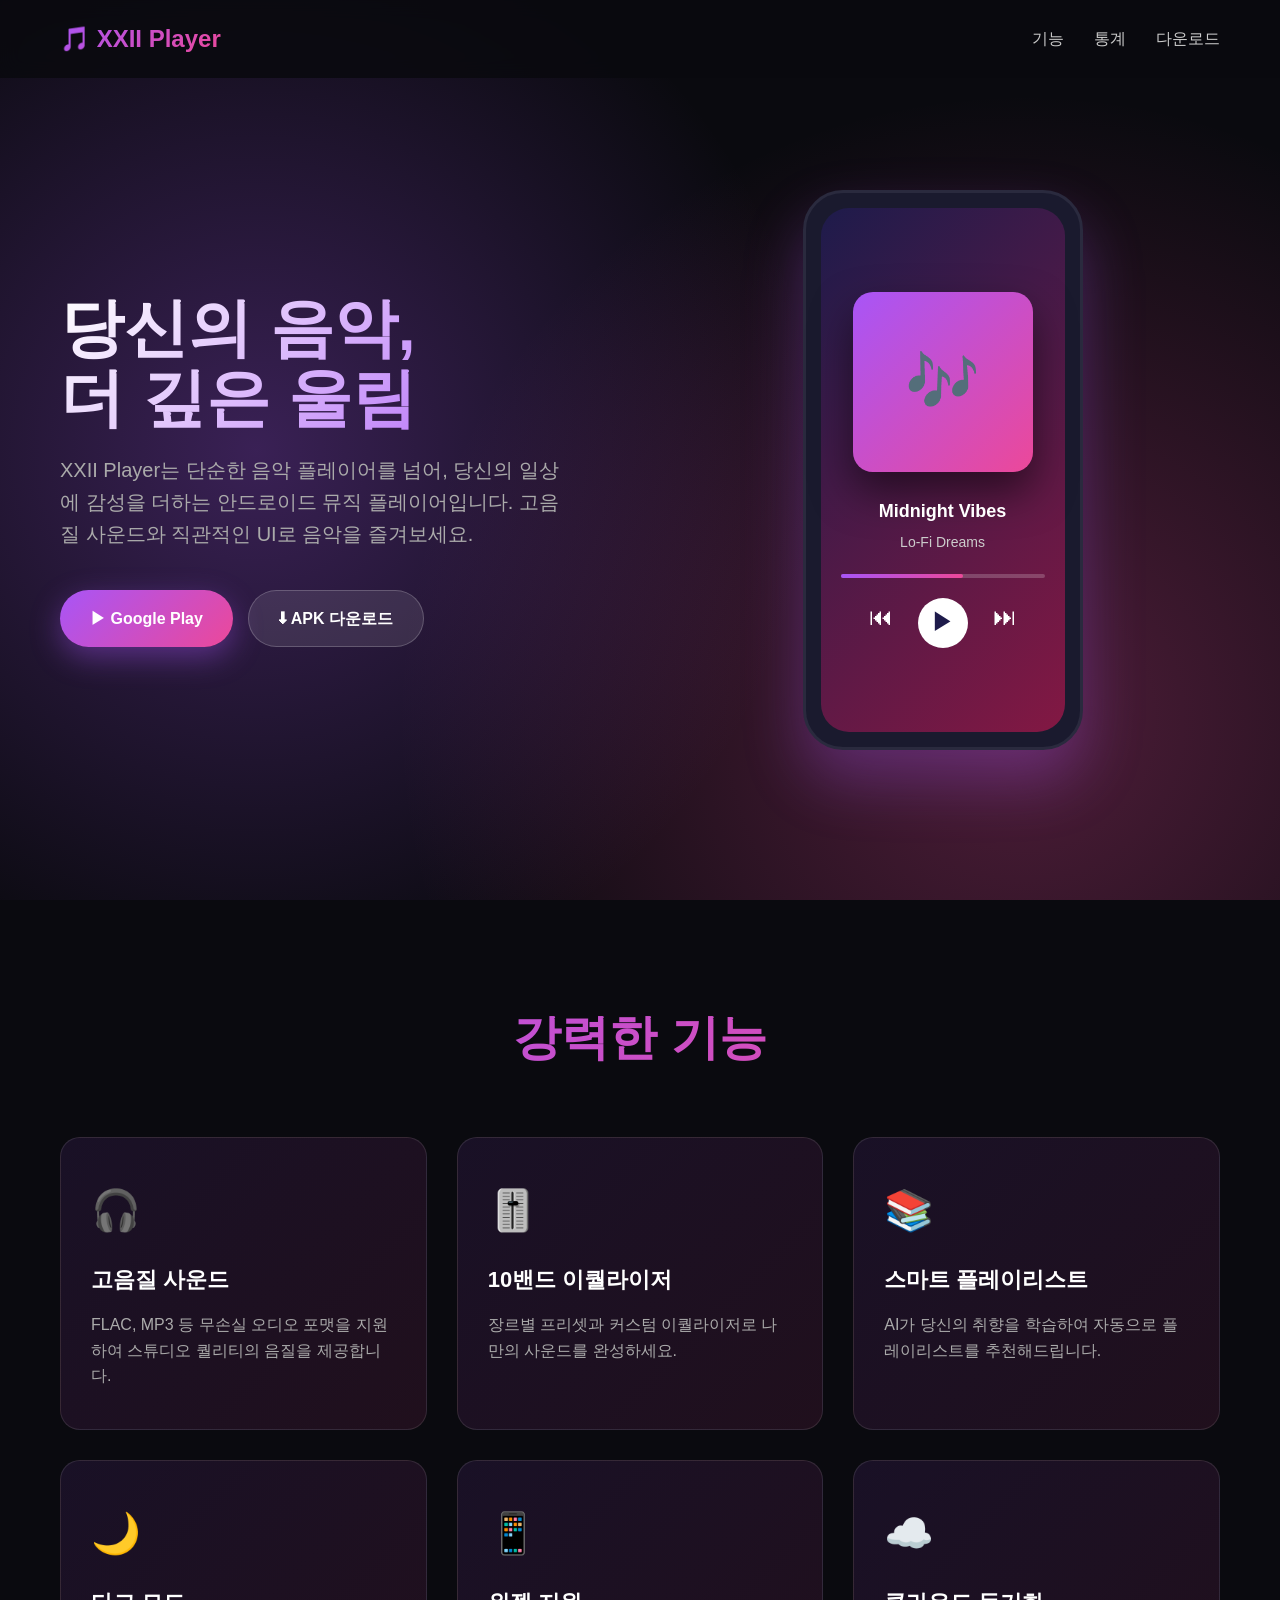
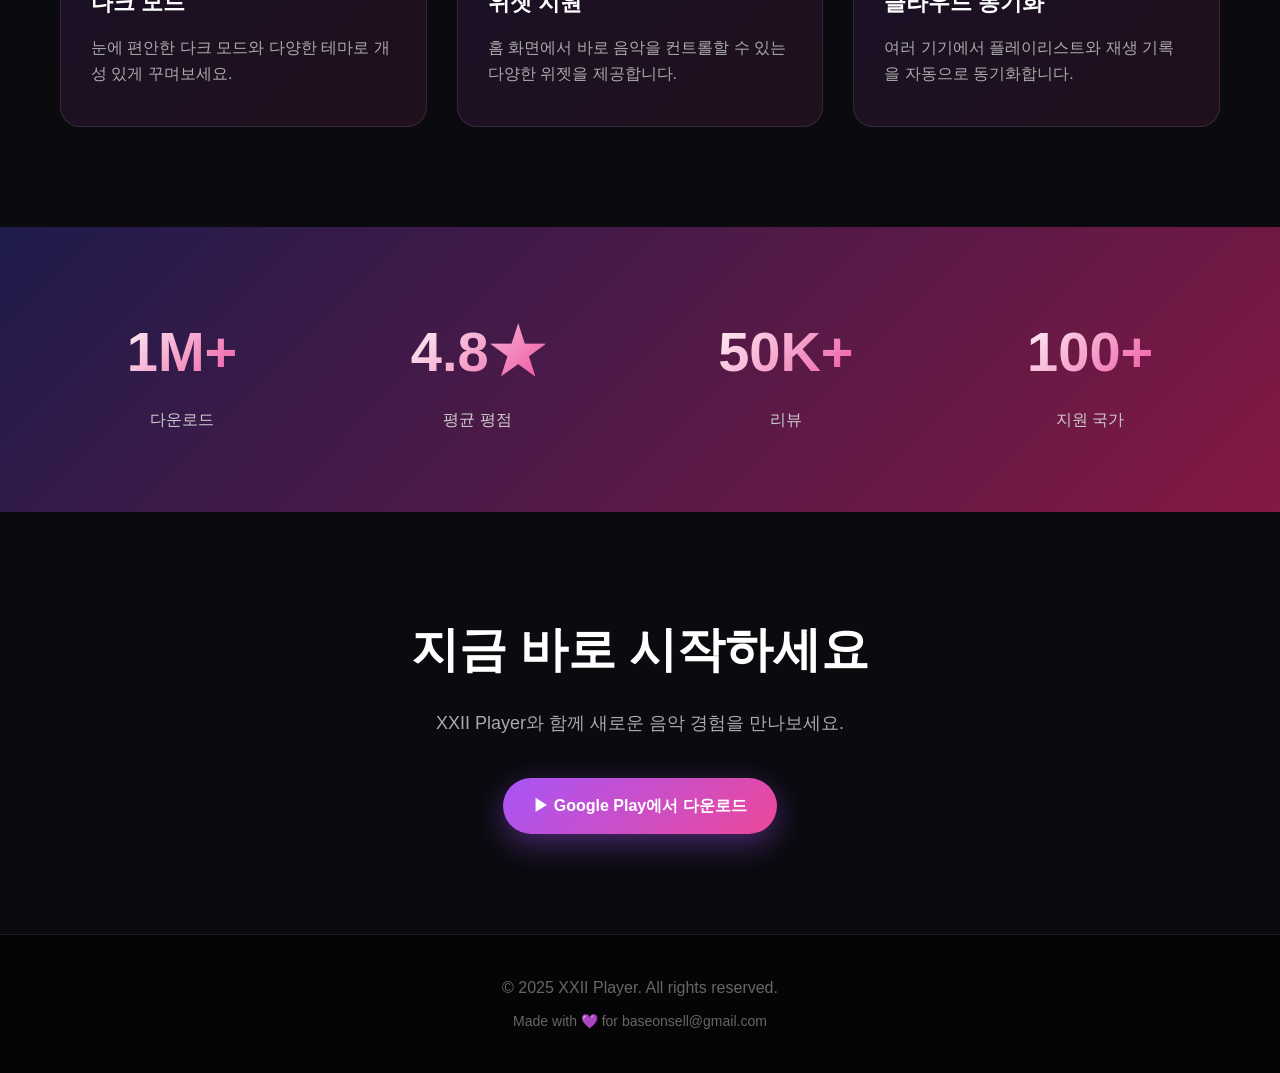
==== index.html @ aa952bc0 "260501" ====
<!DOCTYPE html>
<html lang="ko">
<head>
<meta charset="UTF-8">
<meta name="viewport" content="width=device-width, initial-scale=1.0">
<title>XXII Player - 어떤 디바이스에서도 무제한으로 나의 음악을 즐겨요요</title>
<style>
  * { margin: 0; padding: 0; box-sizing: border-box; }

  body { font-family: 'Segoe UI', 'Apple SD Gothic Neo', sans-serif; background: #0a0a0f; color: #fff; line-height: 1.6; overflow-x: hidden; }

  /* Navigation */
  nav { position: fixed; top: 0; width: 100%; padding: 20px 60px; display: flex; justify-content: space-between; align-items: center; background: rgba(10, 10, 15, 0.85); backdrop-filter: blur(10px); z-index: 1000; }

  .logo { font-size: 24px; font-weight: 800; background: linear-gradient(135deg, #a855f7, #ec4899); -webkit-background-clip: text; -webkit-text-fill-color: transparent; background-clip: text; }

  .nav-links { display: flex; gap: 30px; list-style: none; }

  .nav-links a { color: #ccc; text-decoration: none; transition: color 0.3s; }

  .nav-links a:hover { color: #ec4899; }

  /* Hero Section */
  .hero { min-height: 100vh; display: flex; align-items: center; justify-content: space-between; padding: 100px 60px 60px; background: radial-gradient(circle at 20% 50%, rgba(168, 85, 247, 0.3), transparent 50%), radial-gradient(circle at 80% 80%, rgba(236, 72, 153, 0.3), transparent 50%); gap: 50px; flex-wrap: wrap; }

  .hero-content { flex: 1; min-width: 300px; }

  .hero h1 { font-size: 64px; line-height: 1.1; margin-bottom: 20px; background: linear-gradient(135deg, #fff, #a855f7); -webkit-background-clip: text; -webkit-text-fill-color: transparent; background-clip: text; }

  .hero p { font-size: 20px; color: #aaa; margin-bottom: 40px; max-width: 500px; }

  .download-buttons { display: flex; gap: 15px; flex-wrap: wrap; }

  .btn { padding: 15px 30px; border-radius: 50px; text-decoration: none; font-weight: 600; transition: transform 0.3s, box-shadow 0.3s; display: inline-flex; align-items: center; gap: 10px; }

  .btn-primary { background: linear-gradient(135deg, #a855f7, #ec4899); color: white; box-shadow: 0 10px 30px rgba(168, 85, 247, 0.4); }

  .btn-primary:hover { transform: translateY(-3px); box-shadow: 0 15px 40px rgba(168, 85, 247, 0.6); }

  .btn-secondary { background: rgba(255, 255, 255, 0.1); color: white; border: 1px solid rgba(255, 255, 255, 0.2); }

  .btn-secondary:hover { background: rgba(255, 255, 255, 0.2); }

  /* Phone Mockup */
  .phone-mockup { flex: 1; display: flex; justify-content: center; min-width: 300px; }

  .phone { width: 280px; height: 560px; background: #1a1a2e; border-radius: 40px; padding: 15px; box-shadow: 0 30px 60px rgba(168, 85, 247, 0.3); border: 3px solid #2a2a3e; position: relative; animation: float 4s ease-in-out infinite; }

  @keyframes float { 0%, 100% { transform: translateY(0); } 50% { transform: translateY(-20px); } }

  .phone-screen { width: 100%; height: 100%; background: linear-gradient(135deg, #1e1b4b, #831843); border-radius: 28px; padding: 30px 20px; display: flex; flex-direction: column; align-items: center; justify-content: center; }

  .album-cover { width: 180px; height: 180px; background: linear-gradient(135deg, #a855f7, #ec4899); border-radius: 20px; margin-bottom: 25px; box-shadow: 0 20px 40px rgba(0,0,0,0.5); display: flex; align-items: center; justify-content: center; font-size: 60px; animation: rotate 10s linear infinite; }

  @keyframes rotate { from { transform: rotate(0deg); } to { transform: rotate(360deg); } }

  .song-title { font-size: 18px; font-weight: 700; margin-bottom: 5px; }

  .artist-name { font-size: 14px; color: #ccc; margin-bottom: 20px; }

  .progress-bar { width: 100%; height: 4px; background: rgba(255,255,255,0.2); border-radius: 2px; margin-bottom: 20px; }

  .progress { width: 60%; height: 100%; background: linear-gradient(90deg, #a855f7, #ec4899); border-radius: 2px; }

  .controls { display: flex; gap: 25px; font-size: 24px; }

  .play-btn { width: 50px; height: 50px; background: white; color: #1e1b4b; border-radius: 50%; display: flex; align-items: center; justify-content: center; cursor: pointer; }

  /* Features */
  .features { padding: 100px 60px; background: #0a0a0f; }

  .section-title { text-align: center; font-size: 48px; margin-bottom: 60px; background: linear-gradient(135deg, #a855f7, #ec4899); -webkit-background-clip: text; -webkit-text-fill-color: transparent; background-clip: text; }

  .features-grid { display: grid; grid-template-columns: repeat(auto-fit, minmax(280px, 1fr)); gap: 30px; max-width: 1200px; margin: 0 auto; }

  .feature-card { background: linear-gradient(135deg, rgba(168, 85, 247, 0.1), rgba(236, 72, 153, 0.1)); border: 1px solid rgba(255, 255, 255, 0.1); padding: 40px 30px; border-radius: 20px; transition: transform 0.3s, border-color 0.3s; }

  .feature-card:hover { transform: translateY(-10px); border-color: rgba(168, 85, 247, 0.5); }

  .feature-icon { font-size: 40px; margin-bottom: 20px; }

  .feature-card h3 { font-size: 22px; margin-bottom: 15px; }

  .feature-card p { color: #aaa; }

  /* Stats */
  .stats { padding: 80px 60px; background: linear-gradient(135deg, #1e1b4b, #831843); display: flex; justify-content: space-around; flex-wrap: wrap; gap: 40px; }

  .stat-item { text-align: center; }

  .stat-number { font-size: 56px; font-weight: 800; background: linear-gradient(135deg, #fff, #ec4899); -webkit-background-clip: text; -webkit-text-fill-color: transparent; background-clip: text; }

  .stat-label { font-size: 16px; color: #ccc; margin-top: 10px; }

  /* CTA */
  .cta { padding: 100px 60px; text-align: center; background: #0a0a0f; }

  .cta h2 { font-size: 48px; margin-bottom: 20px; }

  .cta p { font-size: 18px; color: #aaa; margin-bottom: 40px; }

  /* Footer */
  footer { padding: 40px 60px; background: #050508; text-align: center; color: #666; border-top: 1px solid rgba(255,255,255,0.1); }

  /* Responsive */
  @media (max-width: 768px) {
    nav { padding: 15px 20px; }
    .nav-links { display: none; }
    .hero { padding: 100px 20px 60px; }
    .hero h1 { font-size: 40px; }
    .features, .cta, .stats { padding: 60px 20px; }
    .section-title, .cta h2 { font-size: 32px; }
  }
</style>
</head>
<body>

<nav>
  <div class="logo">🎵 XXII Player</div>
  <ul class="nav-links">
    <li><a href="#features">기능</a></li>
    <li><a href="#stats">통계</a></li>
    <li><a href="#download">다운로드</a></li>
  </ul>
</nav>

<!-- Hero Section -->
<section class="hero">
  <div class="hero-content">
    <h1>당신의 음악,<br>더 깊은 울림</h1>
    <p>XXII Player는 단순한 음악 플레이어를 넘어, 당신의 일상에 감성을 더하는 안드로이드 뮤직 플레이어입니다. 고음질 사운드와 직관적인 UI로 음악을 즐겨보세요.</p>
    <div class="download-buttons" id="download">
      <a href="#" class="btn btn-primary">▶ Google Play</a>
      <a href="#" class="btn btn-secondary">⬇ APK 다운로드</a>
    </div>
  </div>
  <div class="phone-mockup">
    <div class="phone">
      <div class="phone-screen">
        <div class="album-cover">🎶</div>
        <div class="song-title">Midnight Vibes</div>
        <div class="artist-name">Lo-Fi Dreams</div>
        <div class="progress-bar">
          <div class="progress"></div>
        </div>
        <div class="controls">
          <span>⏮</span>
          <div class="play-btn">▶</div>
          <span>⏭</span>
        </div>
      </div>
    </div>
  </div>
</section>

<!-- Features -->
<section class="features" id="features">
  <h2 class="section-title">강력한 기능</h2>
  <div class="features-grid">
    <div class="feature-card">
      <div class="feature-icon">🎧</div>
      <h3>고음질 사운드</h3>
      <p>FLAC, MP3 등 무손실 오디오 포맷을 지원하여 스튜디오 퀄리티의 음질을 제공합니다.</p>
    </div>
    <div class="feature-card">
      <div class="feature-icon">🎚️</div>
      <h3>10밴드 이퀄라이저</h3>
      <p>장르별 프리셋과 커스텀 이퀄라이저로 나만의 사운드를 완성하세요.</p>
    </div>
    <div class="feature-card">
      <div class="feature-icon">📚</div>
      <h3>스마트 플레이리스트</h3>
      <p>AI가 당신의 취향을 학습하여 자동으로 플레이리스트를 추천해드립니다.</p>
    </div>
    <div class="feature-card">
      <div class="feature-icon">🌙</div>
      <h3>다크 모드</h3>
      <p>눈에 편안한 다크 모드와 다양한 테마로 개성 있게 꾸며보세요.</p>
    </div>
    <div class="feature-card">
      <div class="feature-icon">📱</div>
      <h3>위젯 지원</h3>
      <p>홈 화면에서 바로 음악을 컨트롤할 수 있는 다양한 위젯을 제공합니다.</p>
    </div>
    <div class="feature-card">
      <div class="feature-icon">☁️</div>
      <h3>클라우드 동기화</h3>
      <p>여러 기기에서 플레이리스트와 재생 기록을 자동으로 동기화합니다.</p>
    </div>
  </div>
</section>

<!-- Stats -->
<section class="stats" id="stats">
  <div class="stat-item">
    <div class="stat-number">1M+</div>
    <div class="stat-label">다운로드</div>
  </div>
  <div class="stat-item">
    <div class="stat-number">4.8★</div>
    <div class="stat-label">평균 평점</div>
  </div>
  <div class="stat-item">
    <div class="stat-number">50K+</div>
    <div class="stat-label">리뷰</div>
  </div>
  <div class="stat-item">
    <div class="stat-number">100+</div>
    <div class="stat-label">지원 국가</div>
  </div>
</section>

<!-- CTA -->
<section class="cta">
  <h2>지금 바로 시작하세요</h2>
  <p>XXII Player와 함께 새로운 음악 경험을 만나보세요.</p>
  <a href="#" class="btn btn-primary">▶ Google Play에서 다운로드</a>
</section>

<!-- Footer -->
<footer>
  <p>© 2025 XXII Player. All rights reserved.</p>
  <p style="margin-top: 10px; font-size: 14px;">Made with 💜 for baseonsell@gmail.com</p>
</footer>

</body>
</html>
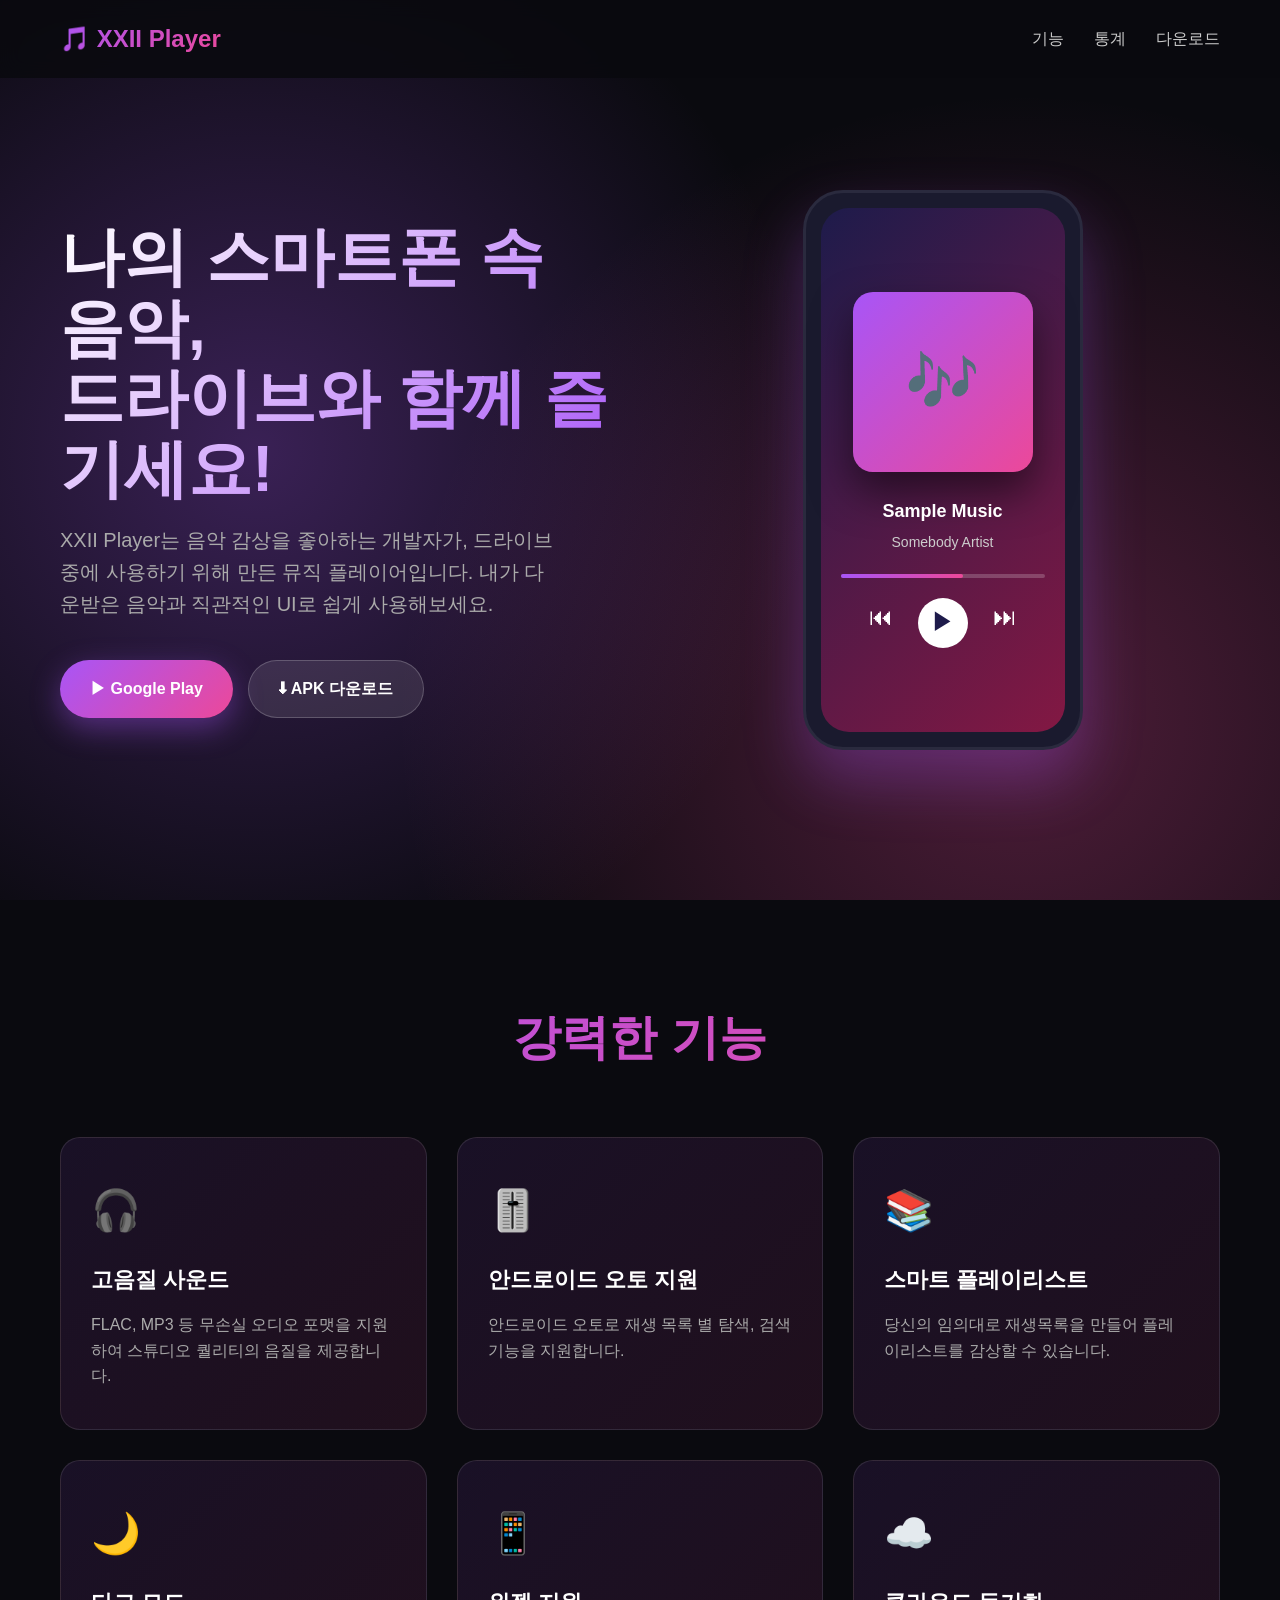
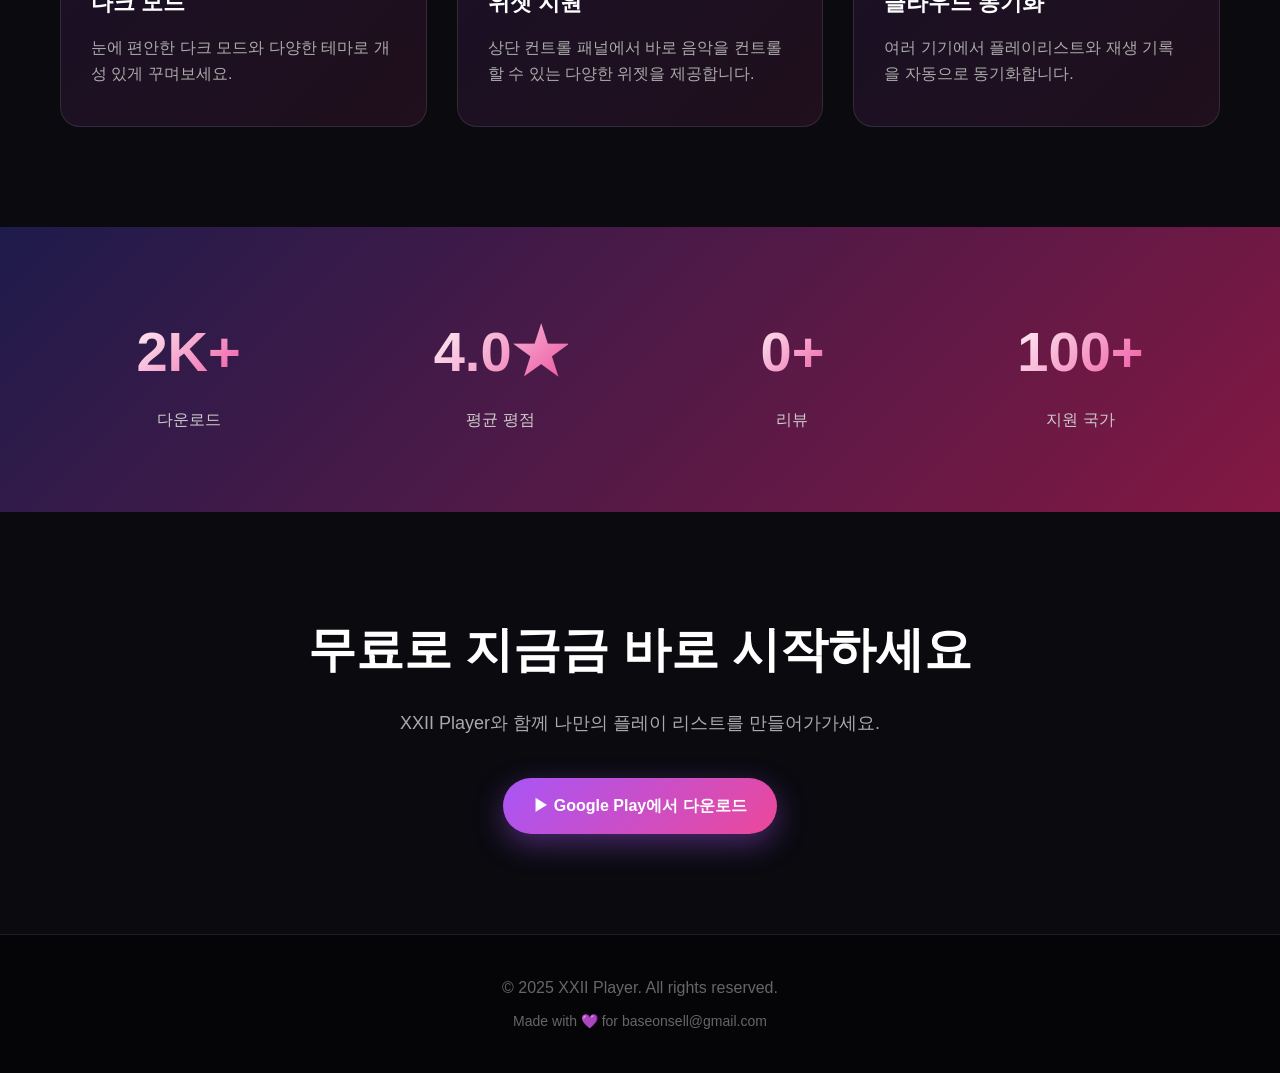
==== commit a7cd05fb: "260509" ====
--- a/index.html
+++ b/index.html
@@ -3,7 +3,237 @@
 <head>
 <meta charset="UTF-8">
 <meta name="viewport" content="width=device-width, initial-scale=1.0">
-<title>XXII Player - 어떤 디바이스에서도 무제한으로 나의 음악을 즐겨요요</title>
+<title>XXII Player - 안드로이드 오토에서 재생하는 내 음악</title>
+<meta
+  name="description"
+  content="XXII Player는 안드로이드 오토를 지원하는 로컬 음악 플레이어입니다. MP3, FLAC 고음질 재생, 플레이리스트, 위젯, 다크 모드 등 다양한 기능으로 드라이브 중 음악을 편리하게 감상하세요."
+/>
+
+<meta
+  name="keywords"
+  content="
+  XXII Player,
+  안드로이드 음악 플레이어,
+  안드로이드 오토 음악 플레이어,
+  안드로이드 오토 뮤직 플레이어,
+  로컬 음악 플레이어,
+  오프라인 음악 플레이어,
+  FLAC 플레이어,
+  MP3 플레이어,
+  안드로이드 오토 앱,
+  플레이리스트 음악 앱,
+  고음질 음악 플레이어,
+  안드로이드 음악 앱,
+  차량용 음악 플레이어,
+  자동차 음악 앱,
+  드라이브 음악 앱,
+  음악 재생 앱,
+  안드로이드 미디어 플레이어,
+  다크모드 음악 플레이어,
+  위젯 음악 플레이어,
+  무료 음악 플레이어,
+  안드로이드 FLAC 재생,
+  스마트 플레이리스트,
+  안드로이드 오디오 플레이어,
+  차량용 안드로이드 앱,
+  Android Auto 음악 앱,
+  안드로이드 오토 플레이리스트,
+  로컬 MP3 재생,
+  오프라인 MP3 플레이어,
+  음악 위젯 앱,
+  차량 음악 재생 앱
+  "
+/>
+
+<meta name="author" content="XXII Player" />
+
+<meta
+  name="robots"
+  content="index, follow, max-image-preview:large, max-snippet:-1, max-video-preview:-1"
+/>
+
+<meta name="googlebot" content="index, follow" />
+<meta name="bingbot" content="index, follow" />
+
+<!-- 검색엔진 인증 -->
+
+<!-- Canonical -->
+<link rel="canonical" href="https://baseonsell.co.kr/" />
+
+<!-- 언어 -->
+<meta http-equiv="content-language" content="ko" />
+<meta name="language" content="Korean" />
+
+<!-- 테마 -->
+<meta name="theme-color" content="#0a0a0f" />
+
+<!-- =========================================================
+OPEN GRAPH (카카오톡, 페이스북, 디스코드 등)
+========================================================= -->
+
+<meta property="og:type" content="website" />
+<meta property="og:site_name" content="XXII Player" />
+<meta property="og:locale" content="ko_KR" />
+
+<meta
+  property="og:title"
+  content="XXII Player - 안드로이드 오토 음악 플레이어"
+/>
+
+<meta
+  property="og:description"
+  content="안드로이드 오토 지원, FLAC 및 MP3 재생, 플레이리스트, 위젯 기능까지 제공하는 감각적인 음악 플레이어 앱."
+/>
+
+<meta property="og:url" content="https://baseonsell.co.kr/" />
+
+<meta
+  property="og:image"
+  content="images/Frame512.png"
+/>
+
+<meta property="og:image:width" content="512" />
+<meta property="og:image:height" content="512" />
+
+<meta
+  property="og:image:alt"
+  content="XXII Player 안드로이드 음악 플레이어"
+/>
+
+<!-- =========================================================
+TWITTER(X)
+========================================================= -->
+
+<meta name="twitter:card" content="summary_large_image" />
+
+<meta
+  name="twitter:title"
+  content="XXII Player - 안드로이드 오토 음악 플레이어"
+/>
+
+<meta
+  name="twitter:description"
+  content="안드로이드 오토 및 로컬 음악 재생을 지원하는 현대적인 음악 플레이어."
+/>
+
+<meta
+  name="twitter:image"
+  content="images/Frame512.png"
+/>
+
+<!-- =========================================================
+파비콘
+========================================================= -->
+
+<link rel="icon" type="image/png" sizes="32x32" href="images/Frame32.png" />
+<link rel="icon" type="image/png" sizes="16x16" href="images/Frame16.png" />
+
+<link
+  rel="apple-touch-icon"
+  sizes="180x180"
+  href="images/Frame180.png"
+/>
+
+<link rel="manifest" href="/site.webmanifest" />
+
+<!-- =========================================================
+성능 최적화
+========================================================= -->
+
+<link rel="preconnect" href="https://fonts.googleapis.com" />
+<link rel="preconnect" href="https://fonts.gstatic.com" crossorigin />
+
+<!-- =========================================================
+구조화 데이터 - 앱 정보
+========================================================= -->
+
+<script type="application/ld+json">
+{
+  "@context": "https://schema.org",
+  "@type": "SoftwareApplication",
+  "name": "XXII Player",
+  "applicationCategory": "MusicApplication",
+  "operatingSystem": "Android",
+  "description": "안드로이드 오토 지원, FLAC 및 MP3 재생, 플레이리스트, 위젯 기능을 제공하는 로컬 음악 플레이어 앱.",
+  "url": "https://baseonsell.co.kr/",
+  "image": "images/Frame512.png",
+  "downloadUrl": "https://play.google.com/store/apps/details?id=com.media.xxiiplayer",
+  "softwareVersion": "1.0.0",
+  "offers": {
+    "@type": "Offer",
+    "price": "0",
+    "priceCurrency": "USD"
+  },
+  "aggregateRating": {
+    "@type": "AggregateRating",
+    "ratingValue": "4.0",
+    "ratingCount": "2000"
+  },
+  "author": {
+    "@type": "Organization",
+    "name": "XXII Player"
+  }
+}
+</script>
+
+<!-- =========================================================
+구조화 데이터 - 조직
+========================================================= -->
+
+<script type="application/ld+json">
+{
+  "@context": "https://schema.org",
+  "@type": "Organization",
+  "name": "XXII Player",
+  "url": "https://baseonsell.co.kr/",
+  "logo": "images/logo.png"
+}
+</script>
+
+<!-- =========================================================
+구조화 데이터 - FAQ
+========================================================= -->
+
+<script type="application/ld+json">
+{
+  "@context": "https://schema.org",
+  "@type": "FAQPage",
+  "mainEntity": [
+    {
+      "@type": "Question",
+      "name": "XXII Player는 안드로이드 오토를 지원하나요?",
+      "acceptedAnswer": {
+        "@type": "Answer",
+        "text": "네. XXII Player는 안드로이드 오토 환경에서 재생목록 탐색 및 음악 재생을 지원합니다."
+      }
+    },
+    {
+      "@type": "Question",
+      "name": "MP3와 FLAC 음악 재생이 가능한가요?",
+      "acceptedAnswer": {
+        "@type": "Answer",
+        "text": "네. XXII Player는 MP3, FLAC 등 로컬 음악 파일 재생을 지원합니다."
+      }
+    },
+    {
+      "@type": "Question",
+      "name": "XXII Player는 무료인가요?",
+      "acceptedAnswer": {
+        "@type": "Answer",
+        "text": "네. XXII Player는 Google Play에서 무료로 다운로드할 수 있습니다."
+      }
+    }
+  ]
+}
+</script>
+
+<!-- =========================================================
+다국어 hreflang
+========================================================= -->
+
+<link rel="alternate" hreflang="ko" href="https://baseonsell.co.kr/" />
+<link rel="alternate" hreflang="x-default" href="https://baseonsell.co.kr/" />
+
 <style>
   * { margin: 0; padding: 0; box-sizing: border-box; }
 
@@ -127,10 +357,10 @@
 <!-- Hero Section -->
 <section class="hero">
   <div class="hero-content">
-    <h1>당신의 음악,<br>더 깊은 울림</h1>
-    <p>XXII Player는 단순한 음악 플레이어를 넘어, 당신의 일상에 감성을 더하는 안드로이드 뮤직 플레이어입니다. 고음질 사운드와 직관적인 UI로 음악을 즐겨보세요.</p>
+    <h1>나의 스마트폰 속 음악,<br>드라이브와 함께 즐기세요!</h1>
+    <p>XXII Player는 음악 감상을 좋아하는 개발자가, 드라이브 중에 사용하기 위해 만든 뮤직 플레이어입니다. 내가 다운받은 음악과 직관적인 UI로 쉽게 사용해보세요.</p>
     <div class="download-buttons" id="download">
-      <a href="#" class="btn btn-primary">▶ Google Play</a>
+      <a href="https://play.google.com/store/apps/details?id=com.media.xxiiplayer" class="btn btn-primary">▶ Google Play</a>
       <a href="#" class="btn btn-secondary">⬇ APK 다운로드</a>
     </div>
   </div>
@@ -138,8 +368,8 @@
     <div class="phone">
       <div class="phone-screen">
         <div class="album-cover">🎶</div>
-        <div class="song-title">Midnight Vibes</div>
-        <div class="artist-name">Lo-Fi Dreams</div>
+        <div class="song-title">Sample Music</div>
+        <div class="artist-name">Somebody Artist</div>
         <div class="progress-bar">
           <div class="progress"></div>
         </div>
@@ -164,13 +394,13 @@
     </div>
     <div class="feature-card">
       <div class="feature-icon">🎚️</div>
-      <h3>10밴드 이퀄라이저</h3>
-      <p>장르별 프리셋과 커스텀 이퀄라이저로 나만의 사운드를 완성하세요.</p>
+      <h3>안드로이드 오토 지원</h3>
+      <p>안드로이드 오토로 재생 목록 별 탐색, 검색 기능을 지원합니다.</p>
     </div>
     <div class="feature-card">
       <div class="feature-icon">📚</div>
       <h3>스마트 플레이리스트</h3>
-      <p>AI가 당신의 취향을 학습하여 자동으로 플레이리스트를 추천해드립니다.</p>
+      <p>당신의 임의대로 재생목록을 만들어 플레이리스트를 감상할 수 있습니다.</p>
     </div>
     <div class="feature-card">
       <div class="feature-icon">🌙</div>
@@ -180,7 +410,7 @@
     <div class="feature-card">
       <div class="feature-icon">📱</div>
       <h3>위젯 지원</h3>
-      <p>홈 화면에서 바로 음악을 컨트롤할 수 있는 다양한 위젯을 제공합니다.</p>
+      <p>상단 컨트롤 패널에서 바로 음악을 컨트롤할 수 있는 다양한 위젯을 제공합니다.</p>
     </div>
     <div class="feature-card">
       <div class="feature-icon">☁️</div>
@@ -193,15 +423,15 @@
 <!-- Stats -->
 <section class="stats" id="stats">
   <div class="stat-item">
-    <div class="stat-number">1M+</div>
+    <div class="stat-number">2K+</div>
     <div class="stat-label">다운로드</div>
   </div>
   <div class="stat-item">
-    <div class="stat-number">4.8★</div>
+    <div class="stat-number">4.0★</div>
     <div class="stat-label">평균 평점</div>
   </div>
   <div class="stat-item">
-    <div class="stat-number">50K+</div>
+    <div class="stat-number">0+</div>
     <div class="stat-label">리뷰</div>
   </div>
   <div class="stat-item">
@@ -212,9 +442,9 @@
 
 <!-- CTA -->
 <section class="cta">
-  <h2>지금 바로 시작하세요</h2>
-  <p>XXII Player와 함께 새로운 음악 경험을 만나보세요.</p>
-  <a href="#" class="btn btn-primary">▶ Google Play에서 다운로드</a>
+  <h2>무료로 지금금 바로 시작하세요</h2>
+  <p>XXII Player와 함께 나만의 플레이 리스트를 만들어가가세요.</p>
+  <a href="https://play.google.com/store/apps/details?id=com.media.xxiiplayer" class="btn btn-primary">▶ Google Play에서 다운로드</a>
 </section>
 
 <!-- Footer -->
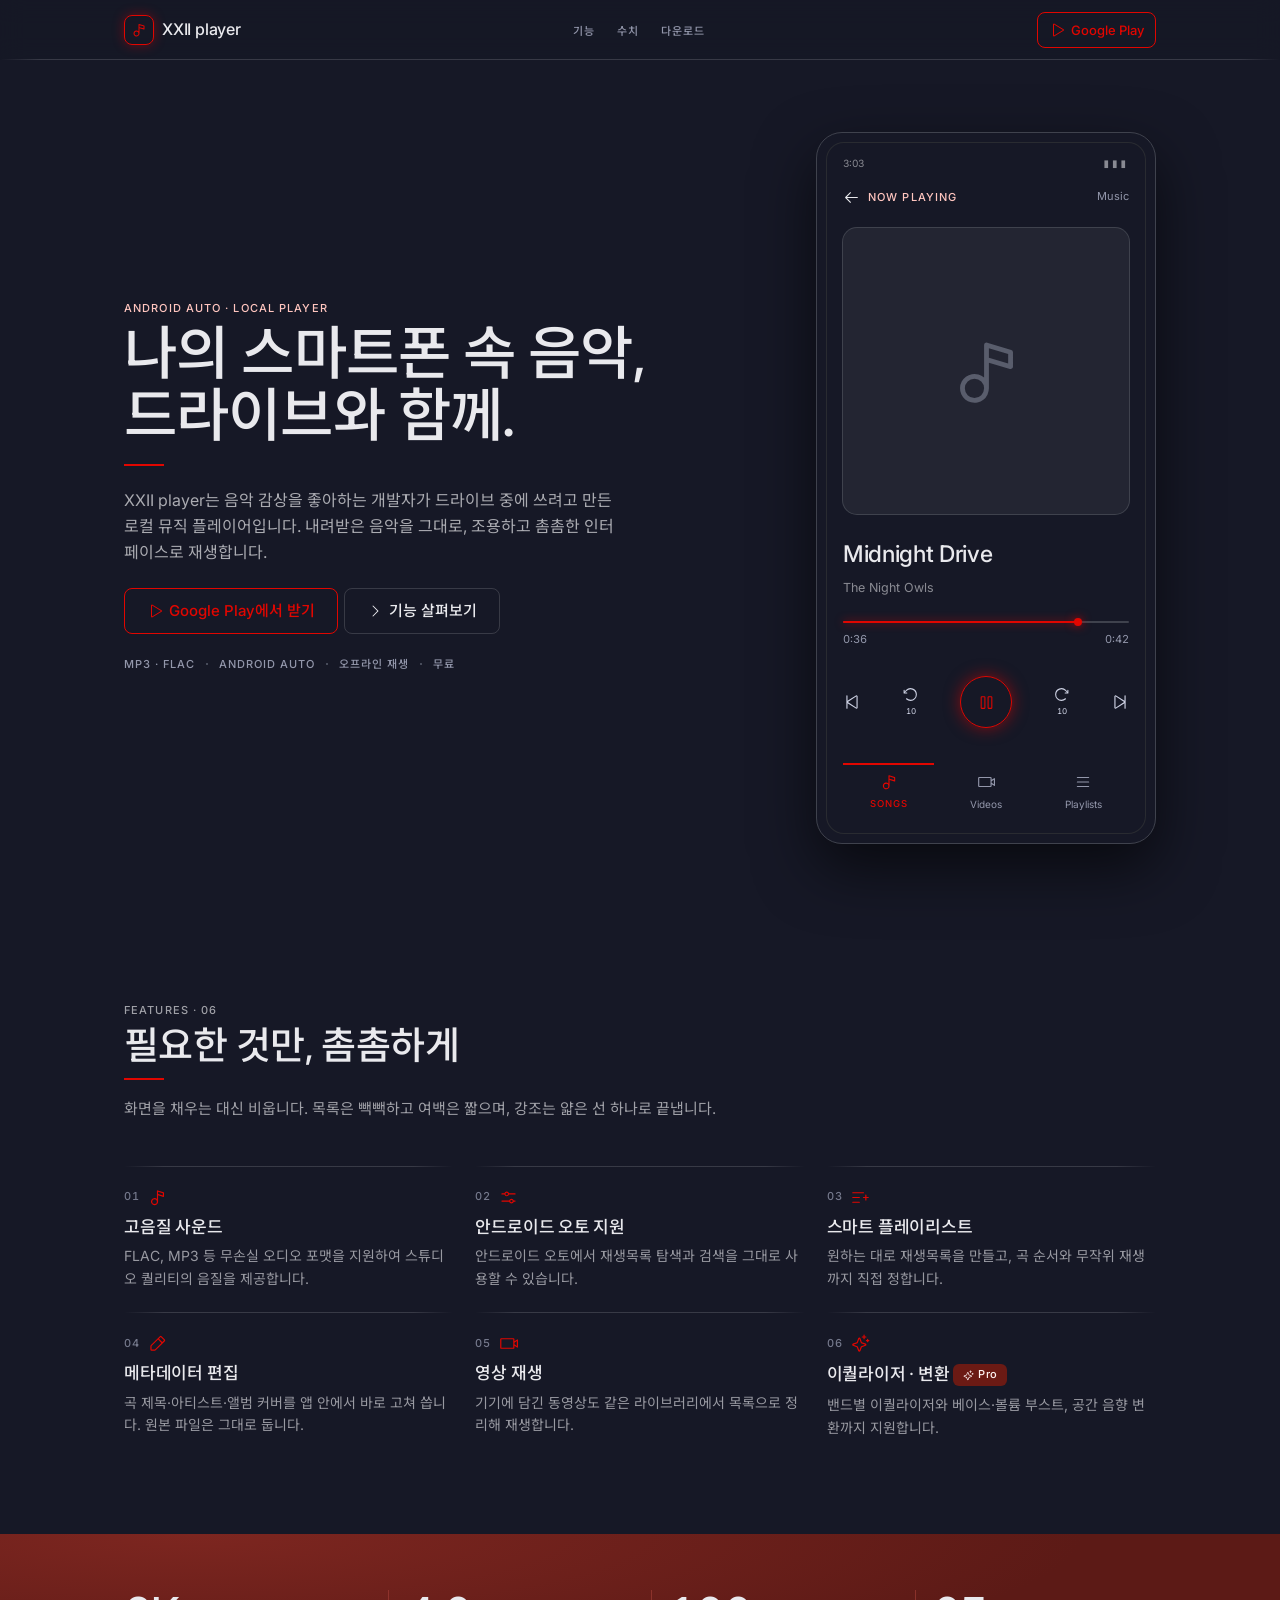
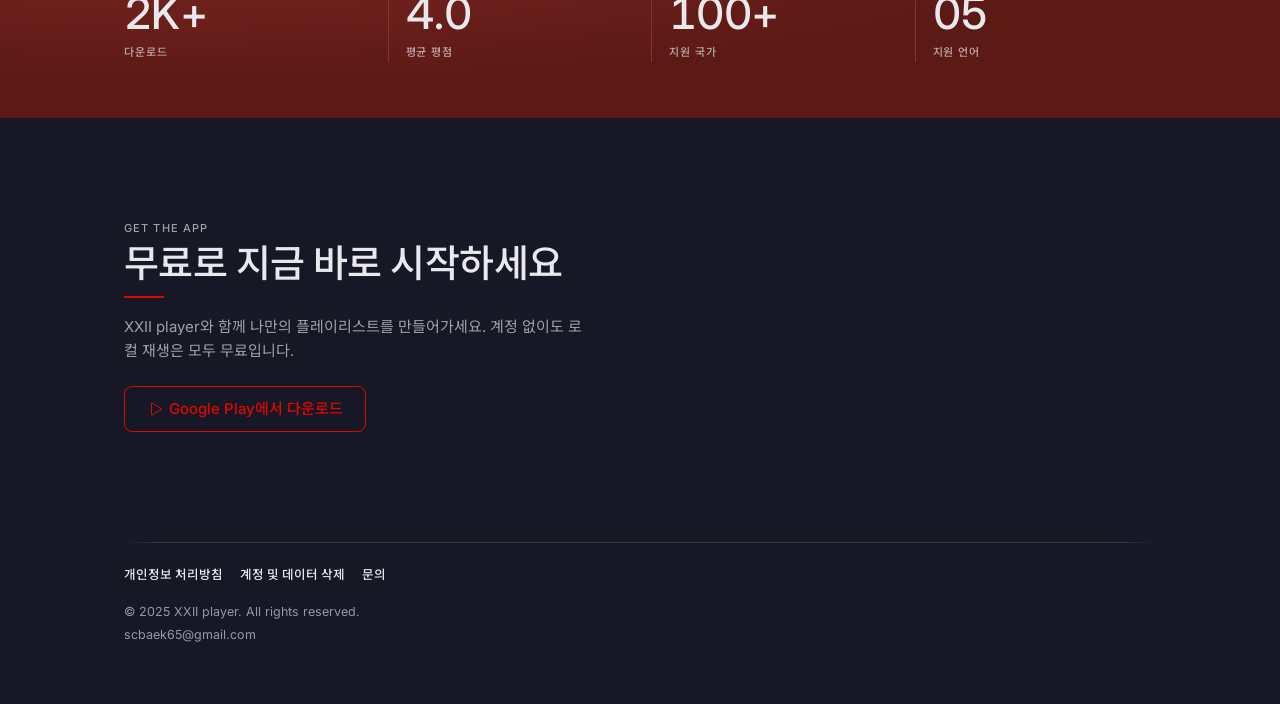
==== commit 85596dda: "260829" ====
--- a/index.html
+++ b/index.html
@@ -65,7 +65,7 @@
 <meta name="language" content="Korean" />
 
 <!-- 테마 -->
-<meta name="theme-color" content="#0a0a0f" />
+<meta name="theme-color" content="#161826" />
 
 <!-- =========================================================
 OPEN GRAPH (카카오톡, 페이스북, 디스코드 등)
@@ -234,224 +234,246 @@
 <link rel="alternate" hreflang="ko" href="https://baseonsell.co.kr/" />
 <link rel="alternate" hreflang="x-default" href="https://baseonsell.co.kr/" />
 
-<style>
-  * { margin: 0; padding: 0; box-sizing: border-box; }
-
-  body { font-family: 'Segoe UI', 'Apple SD Gothic Neo', sans-serif; background: #0a0a0f; color: #fff; line-height: 1.6; overflow-x: hidden; }
-
-  /* Navigation */
-  nav { position: fixed; top: 0; width: 100%; padding: 20px 60px; display: flex; justify-content: space-between; align-items: center; background: rgba(10, 10, 15, 0.85); backdrop-filter: blur(10px); z-index: 1000; }
-
-  .logo { font-size: 24px; font-weight: 800; background: linear-gradient(135deg, #a855f7, #ec4899); -webkit-background-clip: text; -webkit-text-fill-color: transparent; background-clip: text; }
-
-  .nav-links { display: flex; gap: 30px; list-style: none; }
-
-  .nav-links a { color: #ccc; text-decoration: none; transition: color 0.3s; }
-
-  .nav-links a:hover { color: #ec4899; }
-
-  /* Hero Section */
-  .hero { min-height: 100vh; display: flex; align-items: center; justify-content: space-between; padding: 100px 60px 60px; background: radial-gradient(circle at 20% 50%, rgba(168, 85, 247, 0.3), transparent 50%), radial-gradient(circle at 80% 80%, rgba(236, 72, 153, 0.3), transparent 50%); gap: 50px; flex-wrap: wrap; }
-
-  .hero-content { flex: 1; min-width: 300px; }
-
-  .hero h1 { font-size: 64px; line-height: 1.1; margin-bottom: 20px; background: linear-gradient(135deg, #fff, #a855f7); -webkit-background-clip: text; -webkit-text-fill-color: transparent; background-clip: text; }
-
-  .hero p { font-size: 20px; color: #aaa; margin-bottom: 40px; max-width: 500px; }
-
-  .download-buttons { display: flex; gap: 15px; flex-wrap: wrap; }
-
-  .btn { padding: 15px 30px; border-radius: 50px; text-decoration: none; font-weight: 600; transition: transform 0.3s, box-shadow 0.3s; display: inline-flex; align-items: center; gap: 10px; }
-
-  .btn-primary { background: linear-gradient(135deg, #a855f7, #ec4899); color: white; box-shadow: 0 10px 30px rgba(168, 85, 247, 0.4); }
-
-  .btn-primary:hover { transform: translateY(-3px); box-shadow: 0 15px 40px rgba(168, 85, 247, 0.6); }
-
-  .btn-secondary { background: rgba(255, 255, 255, 0.1); color: white; border: 1px solid rgba(255, 255, 255, 0.2); }
-
-  .btn-secondary:hover { background: rgba(255, 255, 255, 0.2); }
-
-  /* Phone Mockup */
-  .phone-mockup { flex: 1; display: flex; justify-content: center; min-width: 300px; }
-
-  .phone { width: 280px; height: 560px; background: #1a1a2e; border-radius: 40px; padding: 15px; box-shadow: 0 30px 60px rgba(168, 85, 247, 0.3); border: 3px solid #2a2a3e; position: relative; animation: float 4s ease-in-out infinite; }
-
-  @keyframes float { 0%, 100% { transform: translateY(0); } 50% { transform: translateY(-20px); } }
-
-  .phone-screen { width: 100%; height: 100%; background: linear-gradient(135deg, #1e1b4b, #831843); border-radius: 28px; padding: 30px 20px; display: flex; flex-direction: column; align-items: center; justify-content: center; }
-
-  .album-cover { width: 180px; height: 180px; background: linear-gradient(135deg, #a855f7, #ec4899); border-radius: 20px; margin-bottom: 25px; box-shadow: 0 20px 40px rgba(0,0,0,0.5); display: flex; align-items: center; justify-content: center; font-size: 60px; animation: rotate 10s linear infinite; }
-
-  @keyframes rotate { from { transform: rotate(0deg); } to { transform: rotate(360deg); } }
-
-  .song-title { font-size: 18px; font-weight: 700; margin-bottom: 5px; }
-
-  .artist-name { font-size: 14px; color: #ccc; margin-bottom: 20px; }
-
-  .progress-bar { width: 100%; height: 4px; background: rgba(255,255,255,0.2); border-radius: 2px; margin-bottom: 20px; }
-
-  .progress { width: 60%; height: 100%; background: linear-gradient(90deg, #a855f7, #ec4899); border-radius: 2px; }
-
-  .controls { display: flex; gap: 25px; font-size: 24px; }
-
-  .play-btn { width: 50px; height: 50px; background: white; color: #1e1b4b; border-radius: 50%; display: flex; align-items: center; justify-content: center; cursor: pointer; }
-
-  /* Features */
-  .features { padding: 100px 60px; background: #0a0a0f; }
-
-  .section-title { text-align: center; font-size: 48px; margin-bottom: 60px; background: linear-gradient(135deg, #a855f7, #ec4899); -webkit-background-clip: text; -webkit-text-fill-color: transparent; background-clip: text; }
-
-  .features-grid { display: grid; grid-template-columns: repeat(auto-fit, minmax(280px, 1fr)); gap: 30px; max-width: 1200px; margin: 0 auto; }
-
-  .feature-card { background: linear-gradient(135deg, rgba(168, 85, 247, 0.1), rgba(236, 72, 153, 0.1)); border: 1px solid rgba(255, 255, 255, 0.1); padding: 40px 30px; border-radius: 20px; transition: transform 0.3s, border-color 0.3s; }
-
-  .feature-card:hover { transform: translateY(-10px); border-color: rgba(168, 85, 247, 0.5); }
-
-  .feature-icon { font-size: 40px; margin-bottom: 20px; }
-
-  .feature-card h3 { font-size: 22px; margin-bottom: 15px; }
-
-  .feature-card p { color: #aaa; }
-
-  /* Stats */
-  .stats { padding: 80px 60px; background: linear-gradient(135deg, #1e1b4b, #831843); display: flex; justify-content: space-around; flex-wrap: wrap; gap: 40px; }
-
-  .stat-item { text-align: center; }
-
-  .stat-number { font-size: 56px; font-weight: 800; background: linear-gradient(135deg, #fff, #ec4899); -webkit-background-clip: text; -webkit-text-fill-color: transparent; background-clip: text; }
-
-  .stat-label { font-size: 16px; color: #ccc; margin-top: 10px; }
-
-  /* CTA */
-  .cta { padding: 100px 60px; text-align: center; background: #0a0a0f; }
-
-  .cta h2 { font-size: 48px; margin-bottom: 20px; }
-
-  .cta p { font-size: 18px; color: #aaa; margin-bottom: 40px; }
-
-  /* Footer */
-  footer { padding: 40px 60px; background: #050508; text-align: center; color: #666; border-top: 1px solid rgba(255,255,255,0.1); }
-
-  /* Responsive */
-  @media (max-width: 768px) {
-    nav { padding: 15px 20px; }
-    .nav-links { display: none; }
-    .hero { padding: 100px 20px 60px; }
-    .hero h1 { font-size: 40px; }
-    .features, .cta, .stats { padding: 60px 20px; }
-    .section-title, .cta h2 { font-size: 32px; }
-  }
-</style>
+<!-- =========================================================
+디자인 시스템 — Nocturne (브랜드 레드 액센트)
+========================================================= -->
+
+<link
+  rel="stylesheet"
+  href="https://fonts.googleapis.com/css2?family=Inter:wght@400;500&family=Noto+Sans+KR:wght@400;500&display=swap"
+/>
+<link rel="stylesheet" href="css/nocturne.css" />
+<link rel="stylesheet" href="css/landing.css" />
 </head>
 <body>
 
-<nav>
-  <div class="logo">🎵 XXII Player</div>
-  <ul class="nav-links">
-    <li><a href="#features">기능</a></li>
-    <li><a href="#stats">통계</a></li>
-    <li><a href="#download">다운로드</a></li>
-  </ul>
+<!-- ============================ 상단 바 ============================ -->
+<nav class="topbar">
+  <div class="topbar-inner">
+    <a class="brand" href="/">
+      <span class="brand-mark" aria-hidden="true">
+        <svg viewBox="0 0 256 256" fill="currentColor"><path d="M210.3,56.34l-80-24A8,8,0,0,0,120,40V148.26A48,48,0,1,0,136,184V98.75l69.7,20.91A8,8,0,0,0,216,112V64A8,8,0,0,0,210.3,56.34ZM88,216a32,32,0,1,1,32-32A32,32,0,0,1,88,216Zm112-114.75L136,82.05V50.75l64,19.2Z"/></svg>
+      </span>
+      <span class="brand-name">XXII player</span>
+    </a>
+
+    <ul class="topbar-nav">
+      <li><a href="#features">기능</a></li>
+      <li><a href="#stats">수치</a></li>
+      <li><a href="#download">다운로드</a></li>
+    </ul>
+
+    <a class="btn btn-accent" href="https://play.google.com/store/apps/details?id=com.media.xxiiplayer">
+      <svg viewBox="0 0 256 256" fill="currentColor" aria-hidden="true"><path d="M232.4,114.49,88.32,26.35a16,16,0,0,0-16.2-.3A15.86,15.86,0,0,0,64,39.87V216.13A15.94,15.94,0,0,0,80,232a16.07,16.07,0,0,0,8.36-2.35L232.4,141.51a15.81,15.81,0,0,0,0-27ZM80,215.94V40l143.83,88Z"/></svg>
+      Google Play
+    </a>
+  </div>
 </nav>
 
-<!-- Hero Section -->
+<!-- ============================ 히어로 ============================ -->
 <section class="hero">
-  <div class="hero-content">
-    <h1>나의 스마트폰 속 음악,<br>드라이브와 함께 즐기세요!</h1>
-    <p>XXII Player는 음악 감상을 좋아하는 개발자가, 드라이브 중에 사용하기 위해 만든 뮤직 플레이어입니다. 내가 다운받은 음악과 직관적인 UI로 쉽게 사용해보세요.</p>
-    <div class="download-buttons" id="download">
-      <a href="https://play.google.com/store/apps/details?id=com.media.xxiiplayer" class="btn btn-primary">▶ Google Play</a>
-      <a href="#" class="btn btn-secondary">⬇ APK 다운로드</a>
-    </div>
-  </div>
-  <div class="phone-mockup">
-    <div class="phone">
-      <div class="phone-screen">
-        <div class="album-cover">🎶</div>
-        <div class="song-title">Sample Music</div>
-        <div class="artist-name">Somebody Artist</div>
-        <div class="progress-bar">
-          <div class="progress"></div>
-        </div>
-        <div class="controls">
-          <span>⏮</span>
-          <div class="play-btn">▶</div>
-          <span>⏭</span>
-        </div>
+  <div class="hero-copy">
+    <p class="kicker">Android Auto · Local player</p>
+    <h1>나의 스마트폰 속 음악,<br>드라이브와 함께.</h1>
+    <hr class="mark mark-lg">
+    <p class="hero-lead">
+      XXII player는 음악 감상을 좋아하는 개발자가 드라이브 중에 쓰려고 만든
+      로컬 뮤직 플레이어입니다. 내려받은 음악을 그대로, 조용하고 촘촘한
+      인터페이스로 재생합니다.
+    </p>
+
+    <div class="hero-actions" id="download">
+      <a class="btn btn-accent btn-lg" href="https://play.google.com/store/apps/details?id=com.media.xxiiplayer">
+        <svg viewBox="0 0 256 256" fill="currentColor" aria-hidden="true"><path d="M232.4,114.49,88.32,26.35a16,16,0,0,0-16.2-.3A15.86,15.86,0,0,0,64,39.87V216.13A15.94,15.94,0,0,0,80,232a16.07,16.07,0,0,0,8.36-2.35L232.4,141.51a15.81,15.81,0,0,0,0-27ZM80,215.94V40l143.83,88Z"/></svg>
+        Google Play에서 받기
+      </a>
+      <a class="btn btn-lg" href="#features">
+        <svg viewBox="0 0 256 256" fill="currentColor" aria-hidden="true"><path d="M181.66,133.66l-80,80a8,8,0,0,1-11.32-11.32L164.69,128,90.34,53.66a8,8,0,0,1,11.32-11.32l80,80A8,8,0,0,1,181.66,133.66Z"/></svg>
+        기능 살펴보기
+      </a>
+    </div>
+
+    <div class="hero-meta">
+      <span>MP3 · FLAC</span>
+      <span class="dot" aria-hidden="true"></span>
+      <span>Android Auto</span>
+      <span class="dot" aria-hidden="true"></span>
+      <span>오프라인 재생</span>
+      <span class="dot" aria-hidden="true"></span>
+      <span>무료</span>
+    </div>
+  </div>
+
+  <!-- 폰 목업 — 앱의 Now playing 화면 -->
+  <div class="phone" aria-hidden="true">
+    <div class="screen">
+      <div class="status-row"><span>3:03</span><span class="sig">▮▮▮</span></div>
+
+      <div class="screen-head">
+        <svg viewBox="0 0 256 256" fill="currentColor"><path d="M224,128a8,8,0,0,1-8,8H59.31l58.35,58.34a8,8,0,0,1-11.32,11.32l-72-72a8,8,0,0,1,0-11.32l72-72a8,8,0,0,1,11.32,11.32L59.31,120H216A8,8,0,0,1,224,128Z"/></svg>
+        <span class="kicker">Now playing</span>
+        <span class="folder">Music</span>
+      </div>
+
+      <div class="cover">
+        <svg viewBox="0 0 256 256" fill="currentColor"><path d="M210.3,56.34l-80-24A8,8,0,0,0,120,40V148.26A48,48,0,1,0,136,184V98.75l69.7,20.91A8,8,0,0,0,216,112V64A8,8,0,0,0,210.3,56.34ZM88,216a32,32,0,1,1,32-32A32,32,0,0,1,88,216Zm112-114.75L136,82.05V50.75l64,19.2Z"/></svg>
+      </div>
+
+      <div class="np-title">Midnight Drive</div>
+      <div class="np-artist">The Night Owls</div>
+
+      <div class="seek">
+        <div class="seek-fill"></div>
+        <div class="seek-knob"></div>
+      </div>
+      <div class="seek-times"><span>0:36</span><span>0:42</span></div>
+
+      <div class="transport">
+        <span class="tp-skip"><svg viewBox="0 0 256 256" fill="currentColor"><path d="M208,47.88V208.12a16,16,0,0,1-24.43,13.43L64,146.77V216a8,8,0,0,1-16,0V40a8,8,0,0,1,16,0v69.23L183.57,34.45A16,16,0,0,1,208,47.88Zm-16,0L69.87,128,192,208.12Z"/></svg></span>
+        <span class="tp-ten">
+          <svg viewBox="0 0 256 256" fill="currentColor"><path d="M224,128a96,96,0,0,1-94.71,96H128A95.38,95.38,0,0,1,62.1,197.8a8,8,0,0,1,11-11.63A80,80,0,1,0,71.43,71.39a3.07,3.07,0,0,1-.26.25L44.59,96H72a8,8,0,0,1,0,16H32a8,8,0,0,1-8-8V64a8,8,0,0,1,16,0V85.8L60.25,60.16A96,96,0,0,1,224,128Z"/></svg>
+          <span>10</span>
+        </span>
+        <span class="tp-play">
+          <svg viewBox="0 0 256 256" fill="currentColor"><path d="M200,32H160a16,16,0,0,0-16,16V208a16,16,0,0,0,16,16h40a16,16,0,0,0,16-16V48A16,16,0,0,0,200,32Zm0,176H160V48h40ZM96,32H56A16,16,0,0,0,40,48V208a16,16,0,0,0,16,16H96a16,16,0,0,0,16-16V48A16,16,0,0,0,96,32Zm0,176H56V48H96Z"/></svg>
+        </span>
+        <span class="tp-ten">
+          <svg viewBox="0 0 256 256" fill="currentColor" style="transform:scaleX(-1)"><path d="M224,128a96,96,0,0,1-94.71,96H128A95.38,95.38,0,0,1,62.1,197.8a8,8,0,0,1,11-11.63A80,80,0,1,0,71.43,71.39a3.07,3.07,0,0,1-.26.25L44.59,96H72a8,8,0,0,1,0,16H32a8,8,0,0,1-8-8V64a8,8,0,0,1,16,0V85.8L60.25,60.16A96,96,0,0,1,224,128Z"/></svg>
+          <span>10</span>
+        </span>
+        <span class="tp-skip"><svg viewBox="0 0 256 256" fill="currentColor"><path d="M208,40V216a8,8,0,0,1-16,0V146.77L72.43,221.55A16,16,0,0,1,48,208.12V47.88A16,16,0,0,1,72.43,34.45L192,109.23V40a8,8,0,0,1,16,0ZM64,47.88V208.12L186.13,128Z"/></svg></span>
+      </div>
+
+      <div class="screen-tabs">
+        <span class="screen-tab is-active">
+          <svg viewBox="0 0 256 256" fill="currentColor"><path d="M210.3,56.34l-80-24A8,8,0,0,0,120,40V148.26A48,48,0,1,0,136,184V98.75l69.7,20.91A8,8,0,0,0,216,112V64A8,8,0,0,0,210.3,56.34ZM88,216a32,32,0,1,1,32-32A32,32,0,0,1,88,216Zm112-114.75L136,82.05V50.75l64,19.2Z"/></svg>
+          <span>Songs</span>
+        </span>
+        <span class="screen-tab">
+          <svg viewBox="0 0 256 256" fill="currentColor"><path d="M251.77,73a8,8,0,0,0-8.21.39L208,97.05V72a16,16,0,0,0-16-16H32A16,16,0,0,0,16,72V184a16,16,0,0,0,16,16H192a16,16,0,0,0,16-16V159l35.56,23.71A8,8,0,0,0,248,184a8,8,0,0,0,8-8V80A8,8,0,0,0,251.77,73ZM192,184H32V72H192V184Zm48-22.95-32-21.33V116.28L240,95Z"/></svg>
+          <span>Videos</span>
+        </span>
+        <span class="screen-tab">
+          <svg viewBox="0 0 256 256" fill="currentColor"><path d="M216,128a8,8,0,0,1-8,8H48a8,8,0,0,1,0-16H208A8,8,0,0,1,216,128ZM48,72H208a8,8,0,0,0,0-16H48a8,8,0,0,0,0,16ZM208,184H48a8,8,0,0,0,0,16H208a8,8,0,0,0,0-16Z"/></svg>
+          <span>Playlists</span>
+        </span>
       </div>
     </div>
   </div>
 </section>
 
-<!-- Features -->
-<section class="features" id="features">
-  <h2 class="section-title">강력한 기능</h2>
-  <div class="features-grid">
-    <div class="feature-card">
-      <div class="feature-icon">🎧</div>
+<!-- ============================ 기능 ============================ -->
+<section class="section" id="features">
+  <div class="section-head">
+    <p class="kicker">Features · 06</p>
+    <h2>필요한 것만, 촘촘하게</h2>
+    <hr class="mark mark-lg">
+    <p>화면을 채우는 대신 비웁니다. 목록은 빽빽하고 여백은 짧으며, 강조는 얇은 선 하나로 끝냅니다.</p>
+  </div>
+
+  <div class="features">
+    <article class="feature">
+      <div class="feature-top">
+        <span class="feature-num">01</span>
+        <span class="feature-icon"><svg viewBox="0 0 256 256" fill="currentColor"><path d="M210.3,56.34l-80-24A8,8,0,0,0,120,40V148.26A48,48,0,1,0,136,184V98.75l69.7,20.91A8,8,0,0,0,216,112V64A8,8,0,0,0,210.3,56.34ZM88,216a32,32,0,1,1,32-32A32,32,0,0,1,88,216Zm112-114.75L136,82.05V50.75l64,19.2Z"/></svg></span>
+      </div>
       <h3>고음질 사운드</h3>
       <p>FLAC, MP3 등 무손실 오디오 포맷을 지원하여 스튜디오 퀄리티의 음질을 제공합니다.</p>
-    </div>
-    <div class="feature-card">
-      <div class="feature-icon">🎚️</div>
+    </article>
+
+    <article class="feature">
+      <div class="feature-top">
+        <span class="feature-num">02</span>
+        <span class="feature-icon"><svg viewBox="0 0 256 256" fill="currentColor"><path d="M40,88H73a32,32,0,0,0,62,0h81a8,8,0,0,0,0-16H135a32,32,0,0,0-62,0H40a8,8,0,0,0,0,16Zm64-24a16,16,0,1,1-16,16A16,16,0,0,1,104,64ZM216,168H199a32,32,0,0,0-62,0H40a8,8,0,0,0,0,16h97a32,32,0,0,0,62,0h17a8,8,0,0,0,0-16Zm-48,24a16,16,0,1,1,16-16A16,16,0,0,1,168,192Z"/></svg></span>
+      </div>
       <h3>안드로이드 오토 지원</h3>
-      <p>안드로이드 오토로 재생 목록 별 탐색, 검색 기능을 지원합니다.</p>
-    </div>
-    <div class="feature-card">
-      <div class="feature-icon">📚</div>
+      <p>안드로이드 오토에서 재생목록 탐색과 검색을 그대로 사용할 수 있습니다.</p>
+    </article>
+
+    <article class="feature">
+      <div class="feature-top">
+        <span class="feature-num">03</span>
+        <span class="feature-icon"><svg viewBox="0 0 256 256" fill="currentColor"><path d="M120,128a8,8,0,0,1-8,8H24a8,8,0,0,1,0-16h88A8,8,0,0,1,120,128ZM24,72H168a8,8,0,0,0,0-16H24a8,8,0,0,0,0,16ZM112,184H24a8,8,0,0,0,0,16h88a8,8,0,0,0,0-16Zm120-64H208V96a8,8,0,0,0-16,0v24H168a8,8,0,0,0,0,16h24v24a8,8,0,0,0,16,0V136h24a8,8,0,0,0,0-16Z"/></svg></span>
+      </div>
       <h3>스마트 플레이리스트</h3>
-      <p>당신의 임의대로 재생목록을 만들어 플레이리스트를 감상할 수 있습니다.</p>
-    </div>
-    <div class="feature-card">
-      <div class="feature-icon">🌙</div>
-      <h3>다크 모드</h3>
-      <p>눈에 편안한 다크 모드와 다양한 테마로 개성 있게 꾸며보세요.</p>
-    </div>
-    <div class="feature-card">
-      <div class="feature-icon">📱</div>
-      <h3>위젯 지원</h3>
-      <p>상단 컨트롤 패널에서 바로 음악을 컨트롤할 수 있는 다양한 위젯을 제공합니다.</p>
-    </div>
-    <div class="feature-card">
-      <div class="feature-icon">☁️</div>
-      <h3>클라우드 동기화</h3>
-      <p>여러 기기에서 플레이리스트와 재생 기록을 자동으로 동기화합니다.</p>
-    </div>
+      <p>원하는 대로 재생목록을 만들고, 곡 순서와 무작위 재생까지 직접 정합니다.</p>
+    </article>
+
+    <article class="feature">
+      <div class="feature-top">
+        <span class="feature-num">04</span>
+        <span class="feature-icon"><svg viewBox="0 0 256 256" fill="currentColor"><path d="M227.31,73.37,182.63,28.68a16,16,0,0,0-22.63,0L36.69,152A15.86,15.86,0,0,0,32,163.31V208a16,16,0,0,0,16,16H92.69A15.86,15.86,0,0,0,104,219.31L227.31,96a16,16,0,0,0,0-22.63ZM92.69,208H48V163.31l88-88L180.69,120ZM192,108.68,147.31,64l24-24L216,84.68Z"/></svg></span>
+      </div>
+      <h3>메타데이터 편집</h3>
+      <p>곡 제목·아티스트·앨범 커버를 앱 안에서 바로 고쳐 씁니다. 원본 파일은 그대로 둡니다.</p>
+    </article>
+
+    <article class="feature">
+      <div class="feature-top">
+        <span class="feature-num">05</span>
+        <span class="feature-icon"><svg viewBox="0 0 256 256" fill="currentColor"><path d="M251.77,73a8,8,0,0,0-8.21.39L208,97.05V72a16,16,0,0,0-16-16H32A16,16,0,0,0,16,72V184a16,16,0,0,0,16,16H192a16,16,0,0,0,16-16V159l35.56,23.71A8,8,0,0,0,248,184a8,8,0,0,0,8-8V80A8,8,0,0,0,251.77,73ZM192,184H32V72H192V184Zm48-22.95-32-21.33V116.28L240,95Z"/></svg></span>
+      </div>
+      <h3>영상 재생</h3>
+      <p>기기에 담긴 동영상도 같은 라이브러리에서 목록으로 정리해 재생합니다.</p>
+    </article>
+
+    <article class="feature">
+      <div class="feature-top">
+        <span class="feature-num">06</span>
+        <span class="feature-icon"><svg viewBox="0 0 256 256" fill="currentColor"><path d="M197.58,129.06,146,110l-19-51.62a15.92,15.92,0,0,0-29.88,0L78,110l-51.62,19a15.92,15.92,0,0,0,0,29.88L78,178l19,51.62a15.92,15.92,0,0,0,29.88,0L146,178l51.62-19a15.92,15.92,0,0,0,0-29.88ZM137,164.22a8,8,0,0,0-4.74,4.74L112,223.85,91.78,169A8,8,0,0,0,87,164.22L32.15,144,87,123.78A8,8,0,0,0,91.78,119L112,64.15,132.22,119a8,8,0,0,0,4.74,4.74L191.85,144ZM144,40a8,8,0,0,1,8-8h16V16a8,8,0,0,1,16,0V32h16a8,8,0,0,1,0,16H184V64a8,8,0,0,1-16,0V48H152A8,8,0,0,1,144,40ZM248,88a8,8,0,0,1-8,8h-8v8a8,8,0,0,1-16,0V96h-8a8,8,0,0,1,0-16h8V72a8,8,0,0,1,16,0v8h8A8,8,0,0,1,248,88Z"/></svg></span>
+      </div>
+      <h3>이퀄라이저 · 변환 <span class="tag"><svg viewBox="0 0 256 256" fill="currentColor"><path d="M197.58,129.06,146,110l-19-51.62a15.92,15.92,0,0,0-29.88,0L78,110l-51.62,19a15.92,15.92,0,0,0,0,29.88L78,178l19,51.62a15.92,15.92,0,0,0,29.88,0L146,178l51.62-19a15.92,15.92,0,0,0,0-29.88ZM137,164.22a8,8,0,0,0-4.74,4.74L112,223.85,91.78,169A8,8,0,0,0,87,164.22L32.15,144,87,123.78A8,8,0,0,0,91.78,119L112,64.15,132.22,119a8,8,0,0,0,4.74,4.74L191.85,144ZM144,40a8,8,0,0,1,8-8h16V16a8,8,0,0,1,16,0V32h16a8,8,0,0,1,0,16H184V64a8,8,0,0,1-16,0V48H152A8,8,0,0,1,144,40ZM248,88a8,8,0,0,1-8,8h-8v8a8,8,0,0,1-16,0V96h-8a8,8,0,0,1,0-16h8V72a8,8,0,0,1,16,0v8h8A8,8,0,0,1,248,88Z"/></svg>Pro</span></h3>
+      <p>밴드별 이퀄라이저와 베이스·볼륨 부스트, 공간 음향 변환까지 지원합니다.</p>
+    </article>
   </div>
 </section>
 
-<!-- Stats -->
+<!-- ============================ 수치 ============================ -->
 <section class="stats" id="stats">
-  <div class="stat-item">
-    <div class="stat-number">2K+</div>
-    <div class="stat-label">다운로드</div>
-  </div>
-  <div class="stat-item">
-    <div class="stat-number">4.0★</div>
-    <div class="stat-label">평균 평점</div>
-  </div>
-  <div class="stat-item">
-    <div class="stat-number">0+</div>
-    <div class="stat-label">리뷰</div>
-  </div>
-  <div class="stat-item">
-    <div class="stat-number">100+</div>
-    <div class="stat-label">지원 국가</div>
+  <div class="stats-inner">
+    <div class="stat">
+      <div class="stat-num">2K+</div>
+      <div class="stat-label">다운로드</div>
+    </div>
+    <div class="stat">
+      <div class="stat-num">4.0</div>
+      <div class="stat-label">평균 평점</div>
+    </div>
+    <div class="stat">
+      <div class="stat-num">100+</div>
+      <div class="stat-label">지원 국가</div>
+    </div>
+    <div class="stat">
+      <div class="stat-num">05</div>
+      <div class="stat-label">지원 언어</div>
+    </div>
   </div>
 </section>
 
-<!-- CTA -->
-<section class="cta">
-  <h2>무료로 지금금 바로 시작하세요</h2>
-  <p>XXII Player와 함께 나만의 플레이 리스트를 만들어가가세요.</p>
-  <a href="https://play.google.com/store/apps/details?id=com.media.xxiiplayer" class="btn btn-primary">▶ Google Play에서 다운로드</a>
+<!-- ============================ CTA ============================ -->
+<section class="cta-section">
+  <p class="kicker">Get the app</p>
+  <h2>무료로 지금 바로 시작하세요</h2>
+  <hr class="mark mark-lg">
+  <p>XXII player와 함께 나만의 플레이리스트를 만들어가세요. 계정 없이도 로컬 재생은 모두 무료입니다.</p>
+  <div class="hero-actions">
+    <a class="btn btn-accent btn-lg" href="https://play.google.com/store/apps/details?id=com.media.xxiiplayer">
+      <svg viewBox="0 0 256 256" fill="currentColor" aria-hidden="true"><path d="M232.4,114.49,88.32,26.35a16,16,0,0,0-16.2-.3A15.86,15.86,0,0,0,64,39.87V216.13A15.94,15.94,0,0,0,80,232a16.07,16.07,0,0,0,8.36-2.35L232.4,141.51a15.81,15.81,0,0,0,0-27ZM80,215.94V40l143.83,88Z"/></svg>
+      Google Play에서 다운로드
+    </a>
+  </div>
 </section>
 
-<!-- Footer -->
+<!-- ============================ 푸터 ============================ -->
 <footer>
-  <p>© 2025 XXII Player. All rights reserved.</p>
-  <p style="margin-top: 10px; font-size: 14px;">Made with 💜 for baseonsell@gmail.com</p>
+  <div class="footer-links">
+    <a href="privacy-policy.html">개인정보 처리방침</a>
+    <a href="account-deletion.html">계정 및 데이터 삭제</a>
+    <a href="mailto:scbaek65@gmail.com">문의</a>
+  </div>
+  <p>© 2025 XXII player. All rights reserved.</p>
+  <p>scbaek65@gmail.com</p>
 </footer>
 
 </body>
-</html>+</html>
--- a/css/nocturne.css
+++ b/css/nocturne.css
@@ -0,0 +1,302 @@
+/* ══════════════════════════════════════════════════════════════════════
+   Nocturne — XXII player
+   조용하고 촘촘한 다크 인터페이스. 액센트는 브랜드 레드 하나이며,
+   채움이 아니라 선(1px 테두리 · 2px 마크)과 광채로만 나타납니다.
+   토큰은 design_handoff_nocturne 의 값을 그대로 옮긴 것입니다.
+   ══════════════════════════════════════════════════════════════════ */
+
+:root{
+  /* — 역할색 — */
+  --color-bg:#161826;
+  --color-surface:#232532;
+  --color-text:#e9e9ed;
+  --color-accent:#E10600;
+  --color-divider:color-mix(in srgb,#e9e9ed 16%,transparent);
+
+  /* — 중성 램프 (Nocturne 원본) — */
+  --neutral-100:#f3f5fe;
+  --neutral-200:#e4e7f5;
+  --neutral-300:#cfd3e5;
+  --neutral-400:#b2b6ca;
+  --neutral-500:#9397ab;
+  --neutral-600:#75798c;
+  --neutral-700:#595d6c;
+  --neutral-800:#3f424d;
+  --neutral-900:#292b31;
+
+  /* — 액센트 램프 (레드로 재생성, 같은 OKLCH 명도 계단) — */
+  --accent-100:#fff4f3;
+  --accent-200:#ffe2df;
+  --accent-300:#ffc5bf;   /* 문단 크기 액센트 텍스트는 반드시 이 값 */
+  --accent-400:#ff8f85;   /* 눌린 상태 */
+  --accent-500:#ef4a3c;
+  --accent-600:#c4342a;
+  --accent-700:#98261e;
+  --accent-800:#6b1a14;   /* 태그 배경 */
+  --accent-900:#40100c;
+
+  /* — 섹션 그라운드 — 시스템이 허용하는 유일한 채움(랜딩의 수치 밴드 1개) — */
+  --color-section:#5c1a16;
+  --color-section-glow:#7d2620;
+  --color-section-ghost:#9c3a33;
+
+  /* — 타이포 — */
+  --font-heading:"Inter","Noto Sans KR",system-ui,-apple-system,"Apple SD Gothic Neo",sans-serif;
+  --font-body:"Inter","Noto Sans KR",system-ui,-apple-system,"Apple SD Gothic Neo",sans-serif;
+
+  /* — 간격 (밀도 0.7×) — */
+  --space-1:3px;
+  --space-2:6px;
+  --space-3:8px;
+  --space-4:11px;
+  --space-6:17px;
+  --space-8:22px;
+
+  --radius-sm:4px;
+  --radius-md:8px;
+  --radius-lg:14px;
+
+  /* — 고도: 다크에서는 헤어라인 + 주변 어둠 — */
+  --shadow-sm:0 0 0 1px #3f424d;
+  --shadow-md:0 0 0 1px #595d6c,0 6px 18px rgba(0,0,0,.55);
+  --shadow-lg:0 0 0 1px #9397ab,0 16px 40px rgba(0,0,0,.65);
+
+  --page:1120px;
+  --gutter:clamp(20px,5vw,44px);
+}
+
+*,*::before,*::after{box-sizing:border-box}
+html{-webkit-text-size-adjust:100%;scroll-behavior:smooth}
+
+body{
+  margin:0;
+  background:var(--color-bg);
+  color:var(--color-text);
+  font-family:var(--font-body);
+  font-size:15px;
+  line-height:1.62;
+  font-weight:400;
+  overflow-x:hidden;
+  -webkit-font-smoothing:antialiased;
+}
+
+h1,h2,h3,h4,h5,h6{
+  font-family:var(--font-heading);
+  font-weight:500;
+  letter-spacing:-.015em;
+  line-height:1.14;
+  margin:0 0 var(--space-2);
+}
+p{margin:0 0 var(--space-3)}
+img{display:block;max-width:100%}
+svg{display:block}
+
+a{color:var(--accent-300);text-decoration:none;text-underline-offset:3px;transition:color .12s linear}
+a:hover{color:var(--accent-200)}
+:focus{outline:none}
+:focus-visible{outline:2px solid var(--color-accent);outline-offset:2px;border-radius:var(--radius-sm)}
+::selection{background:color-mix(in srgb,var(--color-accent) 30%,transparent)}
+
+.text-muted{color:color-mix(in srgb,var(--color-text) 55%,transparent)}
+.tnum{font-variant-numeric:tabular-nums}
+
+/* ── 규칙선 — 양끝 40px에서 투명으로 사라집니다 ────────────────────── */
+.hr{
+  height:1px;border:0;margin:var(--space-6) 0;
+  background:linear-gradient(to right,
+    transparent,var(--color-divider) 40px,
+    var(--color-divider) calc(100% - 40px),transparent);
+}
+
+/* ── 액센트 마크 — 실선으로 남는 유일한 선 ────────────────────────── */
+.mark{width:26px;height:2px;background:var(--color-accent);border:0;margin:var(--space-4) 0 0}
+.mark-lg{width:40px}
+
+/* ── 키커 ─────────────────────────────────────────────────────────── */
+.kicker{
+  font-family:var(--font-heading);font-weight:500;
+  font-size:11px;line-height:1;letter-spacing:.1em;text-transform:uppercase;
+  color:var(--accent-300);margin:0;
+}
+.label{
+  font-family:var(--font-heading);font-weight:500;
+  font-size:11px;letter-spacing:.09em;text-transform:uppercase;
+  color:var(--neutral-400);margin:0;
+}
+
+/* ── 버튼 — 전부 윤곽선. 큰 레드 면은 없습니다 ─────────────────────── */
+.btn{
+  display:inline-flex;align-items:center;justify-content:center;gap:var(--space-2);
+  min-height:40px;padding:var(--space-2) var(--space-6);
+  font-family:var(--font-heading);font-weight:500;font-size:14px;line-height:1;
+  border:1px solid var(--color-divider);border-radius:var(--radius-md);
+  background:transparent;color:var(--color-text);cursor:pointer;text-decoration:none;
+  transition:border-color .12s linear,color .12s linear,background-color .12s linear;
+}
+.btn svg{width:16px;height:16px;fill:currentColor;flex:none}
+.btn:hover{background:color-mix(in srgb,var(--color-text) 6%,transparent);color:var(--color-text)}
+.btn:active{color:var(--neutral-200)}
+
+.btn-accent{border-color:var(--color-accent);color:var(--color-accent)}
+.btn-accent:hover{background:color-mix(in srgb,var(--color-accent) 8%,transparent);border-color:var(--color-accent);color:var(--color-accent)}
+.btn-accent:active{border-color:var(--accent-400);color:var(--accent-400)}
+
+.btn-lg{min-height:46px;padding:var(--space-3) var(--space-8);font-size:15px}
+.btn-block{width:100%}
+
+.icon-btn{
+  width:36px;height:36px;flex:none;
+  display:grid;place-items:center;
+  border:1px solid var(--color-divider);border-radius:var(--radius-md);
+  color:var(--color-text);background:transparent;cursor:pointer;
+  transition:border-color .12s linear,color .12s linear;
+}
+.icon-btn svg{width:18px;height:18px;fill:currentColor}
+.icon-btn:hover{border-color:var(--neutral-700)}
+
+/* ── 태그 ─────────────────────────────────────────────────────────── */
+.tag{
+  display:inline-flex;align-items:center;gap:4px;
+  padding:3px 10px;border-radius:6px;
+  background:var(--accent-800);color:var(--accent-100);
+  font-family:var(--font-heading);font-weight:500;font-size:11px;line-height:1.45;
+  letter-spacing:.02em;
+}
+.tag svg{width:11px;height:11px;fill:currentColor}
+.tag-neutral{background:var(--neutral-800);color:var(--neutral-100)}
+.tag-outline{background:transparent;color:var(--neutral-400);box-shadow:inset 0 0 0 1px var(--color-divider)}
+
+/* ── 셸 ───────────────────────────────────────────────────────────── */
+.shell{max-width:var(--page);margin:0 auto;padding-inline:var(--gutter)}
+
+/* ══════════════════════════════════════════════════════════════════
+   문서 페이지 (개인정보 처리방침 · 계정 삭제)
+   ══════════════════════════════════════════════════════════════════ */
+
+header{
+  padding:var(--space-8) var(--gutter) 0;
+  max-width:var(--page);margin:0 auto;
+}
+header .logo{
+  width:48px;height:48px;
+  display:grid;place-items:center;
+  border:1px solid var(--color-accent);border-radius:var(--radius-md);
+  box-shadow:0 0 14px color-mix(in srgb,var(--color-accent) 45%,transparent);
+  color:var(--color-accent);
+  font-family:var(--font-heading);font-weight:500;font-size:15px;letter-spacing:.04em;
+  margin-bottom:var(--space-8);
+}
+header .logo svg{width:24px;height:24px;fill:currentColor}
+header h1{font-size:clamp(26px,4.5vw,32px);margin:0}
+header p{
+  margin:var(--space-3) 0 0;
+  font-family:var(--font-heading);font-weight:500;font-size:11px;
+  letter-spacing:.1em;text-transform:uppercase;color:var(--accent-300);
+}
+header::after{content:"";display:block;width:26px;height:2px;background:var(--color-accent);margin-top:var(--space-4)}
+
+.wrap{max-width:var(--page);margin:0 auto;padding:var(--space-8) var(--gutter) 72px}
+
+nav.lang{display:flex;gap:var(--space-2);margin:0 0 var(--space-8);flex-wrap:wrap}
+nav.lang a{
+  display:inline-flex;align-items:center;min-height:36px;padding:var(--space-2) var(--space-4);
+  border:1px solid var(--color-divider);border-radius:var(--radius-md);
+  font-family:var(--font-heading);font-weight:500;font-size:13px;
+  color:var(--color-text);
+}
+nav.lang a:hover{border-color:var(--color-accent);color:var(--color-accent)}
+
+/* 좌측 정렬, 오른쪽에 여백을 남기는 비대칭 배치 — 시스템의 방향 */
+section.doc{
+  background:transparent;border:0;border-radius:0;
+  padding:0;margin-top:var(--space-8);
+  max-width:760px;
+}
+section.doc h2{
+  font-size:clamp(22px,3.4vw,26px);
+  margin:0 0 var(--space-4);padding:0;border:0;
+}
+section.doc h2::after{content:"";display:block;width:26px;height:2px;background:var(--color-accent);margin-top:var(--space-4)}
+section.doc h3{
+  font-size:16px;font-weight:500;letter-spacing:0;
+  margin:var(--space-8) 0 var(--space-2);color:var(--color-text);
+}
+.updated{
+  color:var(--neutral-500);font-size:12.5px;margin:var(--space-4) 0 0;
+  font-variant-numeric:tabular-nums;
+}
+.wrap p,.wrap li{color:color-mix(in srgb,var(--color-text) 82%,transparent)}
+ul{margin:var(--space-3) 0;padding-left:18px}
+li{margin:var(--space-1) 0}
+li::marker{color:var(--neutral-600)}
+strong{font-weight:500;color:var(--color-text)}
+em{color:var(--accent-300);font-style:normal}
+
+.cta{
+  display:inline-flex;align-items:center;gap:var(--space-2);
+  min-height:40px;padding:var(--space-2) var(--space-6);margin:var(--space-4) 0;
+  border:1px solid var(--color-accent);border-radius:var(--radius-md);
+  background:transparent;color:var(--color-accent);
+  font-family:var(--font-heading);font-weight:500;font-size:14px;
+  transition:background-color .12s linear,border-color .12s linear,color .12s linear;
+}
+.cta:hover{background:color-mix(in srgb,var(--color-accent) 8%,transparent);color:var(--color-accent)}
+.cta:active{border-color:var(--accent-400);color:var(--accent-400)}
+
+table{border-collapse:collapse;width:100%;margin:var(--space-4) 0;font-size:14px}
+th,td{
+  border:0;border-top:1px solid var(--color-divider);
+  padding:var(--space-3) var(--space-4);text-align:left;vertical-align:top;
+}
+th{
+  background:transparent;color:var(--neutral-400);font-weight:500;
+  font-size:11px;letter-spacing:.09em;text-transform:uppercase;
+}
+tbody tr:last-child td{border-bottom:1px solid var(--color-divider)}
+
+.tag.cloud{background:var(--neutral-800);color:var(--neutral-100)}
+li > .tag,p > .tag{margin-right:var(--space-2);vertical-align:baseline}
+
+.note{
+  background:var(--color-surface);border:0;border-left:2px solid var(--color-accent);
+  box-shadow:var(--shadow-sm);
+  padding:var(--space-4) var(--space-6);border-radius:var(--radius-md);
+  margin:var(--space-6) 0;font-size:14px;
+}
+.note p:last-child{margin-bottom:0}
+
+footer{
+  color:var(--neutral-500);font-size:12.5px;
+  padding:var(--space-8) var(--gutter) 56px;
+  max-width:var(--page);margin:0 auto;
+}
+footer::before{
+  content:"";display:block;height:1px;margin-bottom:var(--space-8);
+  background:linear-gradient(to right,transparent,var(--color-divider) 40px,var(--color-divider) calc(100% - 40px),transparent);
+}
+footer p{margin:0 0 var(--space-1)}
+
+/* ── 푸터 링크 행 ─────────────────────────────────────────────────── */
+.footer-links{display:flex;flex-wrap:wrap;gap:var(--space-6);margin:0 0 var(--space-6)}
+.footer-links a{
+  font-family:var(--font-heading);font-weight:500;font-size:12.5px;color:var(--color-text);
+}
+.footer-links a:hover{color:var(--color-accent)}
+
+hr.sep{
+  border:0;height:1px;margin:56px 0;
+  background:linear-gradient(to right,transparent,var(--color-divider) 40px,var(--color-divider) calc(100% - 40px),transparent);
+}
+
+code{
+  background:var(--color-surface);box-shadow:var(--shadow-sm);
+  padding:1px 6px;border-radius:var(--radius-sm);
+  font-family:ui-monospace,SFMono-Regular,Menlo,monospace;font-size:13px;
+  color:var(--neutral-300);
+}
+
+@media (max-width:640px){
+  body{font-size:14.5px}
+  .note{padding:var(--space-4)}
+  table{font-size:13px}
+}
--- a/css/landing.css
+++ b/css/landing.css
@@ -0,0 +1,227 @@
+/* ══════════════════════════════════════════════════════════════════════
+   XXII player — 랜딩 페이지. nocturne.css 위에 얹습니다.
+   ══════════════════════════════════════════════════════════════════ */
+
+/* ── 상단 바 ──────────────────────────────────────────────────────── */
+.topbar{
+  position:fixed;top:0;left:0;right:0;z-index:1000;
+  background:color-mix(in srgb,var(--color-bg) 88%,transparent);
+  backdrop-filter:blur(12px);-webkit-backdrop-filter:blur(12px);
+}
+.topbar::after{
+  content:"";position:absolute;left:0;right:0;bottom:0;height:1px;
+  background:linear-gradient(to right,transparent,var(--color-divider) 40px,var(--color-divider) calc(100% - 40px),transparent);
+}
+.topbar-inner{
+  max-width:var(--page);margin:0 auto;
+  padding:var(--space-4) var(--gutter);
+  display:flex;align-items:center;justify-content:space-between;gap:var(--space-6);
+  min-height:60px;
+}
+.brand{display:flex;align-items:center;gap:var(--space-3);color:var(--color-text)}
+.brand-mark{
+  width:30px;height:30px;flex:none;display:grid;place-items:center;
+  border:1px solid var(--color-accent);border-radius:var(--radius-md);
+  color:var(--color-accent);
+  box-shadow:0 0 12px color-mix(in srgb,var(--color-accent) 40%,transparent);
+}
+.brand-mark svg{width:16px;height:16px;fill:currentColor}
+.brand-name{font-family:var(--font-heading);font-weight:500;font-size:16px;letter-spacing:-.012em}
+
+.topbar-nav{display:flex;align-items:center;gap:var(--space-8);list-style:none;margin:0;padding:0}
+.topbar-nav a{
+  font-family:var(--font-heading);font-weight:500;font-size:11px;
+  letter-spacing:.1em;text-transform:uppercase;color:var(--neutral-500);
+  padding:var(--space-2) 0;border-top:2px solid transparent;
+}
+.topbar-nav a:hover{color:var(--color-accent);border-top-color:var(--color-accent)}
+.topbar .btn{min-height:36px;padding:var(--space-2) var(--space-4);font-size:13px}
+
+/* ── 히어로 ───────────────────────────────────────────────────────── */
+.hero{
+  max-width:var(--page);margin:0 auto;
+  padding:calc(60px + 72px) var(--gutter) 72px;
+  display:grid;grid-template-columns:minmax(0,1fr) auto;
+  gap:56px;align-items:center;
+}
+.hero-copy{max-width:560px}
+.hero h1{
+  font-size:clamp(34px,5.4vw,58px);line-height:1.08;
+  margin:var(--space-3) 0 0;
+}
+.hero .mark{margin-top:var(--space-6)}
+.hero-lead{
+  margin:var(--space-8) 0 0;font-size:16px;
+  color:color-mix(in srgb,var(--color-text) 70%,transparent);
+  max-width:50ch;
+}
+.hero-actions{display:flex;flex-wrap:wrap;gap:var(--space-2);margin-top:var(--space-8)}
+.hero-meta{
+  display:flex;flex-wrap:wrap;align-items:center;gap:var(--space-4);
+  margin-top:var(--space-8);font-size:11px;letter-spacing:.09em;text-transform:uppercase;
+  font-family:var(--font-heading);font-weight:500;color:var(--neutral-500);
+  font-variant-numeric:tabular-nums;
+}
+.hero-meta .dot{width:2px;height:2px;background:var(--neutral-700);border-radius:1px}
+
+/* ── 폰 목업 — 실제 Now playing 화면 ──────────────────────────────── */
+.phone{
+  width:340px;flex:none;justify-self:end;
+  border:1px solid var(--neutral-800);border-radius:26px;
+  background:var(--color-bg);padding:9px;
+  box-shadow:0 24px 60px rgba(0,0,0,.6);
+}
+.screen{
+  border-radius:18px;background:var(--color-bg);overflow:hidden;
+  padding:13px 17px 22px;display:flex;flex-direction:column;
+  min-height:692px;                 /* 390×844 목업의 비율 */
+  box-shadow:inset 0 0 0 1px var(--neutral-900);
+}
+.screen > *{flex:none}              /* 2px 선이 flex 수축으로 사라지지 않게 */
+.status-row{
+  display:flex;justify-content:space-between;font-size:10px;
+  color:color-mix(in srgb,var(--color-text) 55%,transparent);
+  font-variant-numeric:tabular-nums;
+}
+.status-row .sig{letter-spacing:3px}
+.screen-head{display:flex;align-items:center;gap:var(--space-3);margin-top:var(--space-6)}
+.screen-head svg{width:17px;height:17px;fill:var(--color-text);flex:none}
+.screen-head .kicker{flex:1}
+.screen-head .folder{font-size:11px;color:var(--neutral-500)}
+
+.cover{
+  margin-top:var(--space-8);aspect-ratio:1;
+  background:var(--color-surface);border-radius:var(--radius-lg);
+  box-shadow:var(--shadow-sm);display:grid;place-items:center;
+}
+.cover svg{width:77px;height:77px;fill:var(--neutral-700)}
+
+.np-title{font-size:23px;font-weight:500;letter-spacing:-.015em;margin:var(--space-8) 0 0}
+.np-artist{font-size:12.5px;color:color-mix(in srgb,var(--color-text) 55%,transparent);margin:5px 0 0}
+
+.seek{position:relative;height:2px;background:var(--neutral-800);border-radius:1px;margin-top:var(--space-8)}
+.seek-fill{
+  position:absolute;inset:0 auto 0 0;width:82%;background:var(--color-accent);border-radius:1px;
+  box-shadow:0 0 8px color-mix(in srgb,var(--color-accent) 75%,transparent);
+}
+.seek-knob{
+  position:absolute;top:50%;left:82%;width:8px;height:8px;margin:-4px 0 0 -4px;
+  background:var(--color-accent);border-radius:50%;
+  box-shadow:0 0 10px color-mix(in srgb,var(--color-accent) 80%,transparent);
+}
+.seek-times{
+  display:flex;justify-content:space-between;margin-top:var(--space-3);
+  font-size:11px;color:var(--neutral-500);font-variant-numeric:tabular-nums;
+}
+
+.transport{display:flex;align-items:center;justify-content:space-between;margin-top:28px}
+.transport svg{fill:var(--neutral-300)}
+.tp-skip svg{width:18px;height:18px}
+.tp-ten{display:flex;flex-direction:column;align-items:center;gap:2px;color:var(--neutral-300)}
+.tp-ten svg{width:17px;height:17px}
+.tp-ten span{font-size:8px;font-variant-numeric:tabular-nums}
+.tp-play{
+  width:52px;height:52px;border-radius:50%;
+  border:1px solid var(--color-accent);display:grid;place-items:center;
+  box-shadow:0 0 16px color-mix(in srgb,var(--color-accent) 55%,transparent);
+}
+.tp-play svg{width:17px;height:17px;fill:var(--color-accent)}
+
+.screen-tabs{
+  display:flex;gap:var(--space-2);margin-top:auto;padding-top:var(--space-6);
+}
+.screen-tab{
+  flex:1;display:flex;flex-direction:column;align-items:center;gap:5px;
+  padding-top:var(--space-3);border-top:2px solid transparent;color:var(--neutral-500);
+}
+.screen-tab svg{width:18px;height:18px;fill:currentColor}
+.screen-tab span{font-size:10px}
+.screen-tab.is-active{
+  border-top-color:var(--color-accent);color:var(--color-accent);
+}
+.screen-tab.is-active span{
+  font-family:var(--font-heading);font-weight:500;letter-spacing:.1em;text-transform:uppercase;font-size:9.5px;
+}
+
+/* ── 섹션 공통 ────────────────────────────────────────────────────── */
+.section{max-width:var(--page);margin:0 auto;padding:72px var(--gutter)}
+.section-head{max-width:640px}
+.section-head h2{font-size:clamp(26px,4vw,38px);margin:var(--space-3) 0 0}
+.section-head p{
+  margin:var(--space-6) 0 0;
+  color:color-mix(in srgb,var(--color-text) 65%,transparent);
+}
+
+/* ── 기능 — 행마다 페이드 규칙선, 카드 채움 없음 ──────────────────── */
+.features{
+  margin-top:44px;
+  display:grid;grid-template-columns:repeat(auto-fit,minmax(280px,1fr));
+  column-gap:var(--space-8);
+}
+.feature{position:relative;padding:var(--space-8) 0 var(--space-8)}
+.feature::before{
+  content:"";position:absolute;top:0;left:0;right:0;height:1px;
+  background:linear-gradient(to right,transparent,var(--color-divider) 40px,var(--color-divider) calc(100% - 40px),transparent);
+}
+.feature-top{display:flex;align-items:center;gap:var(--space-3)}
+.feature-num{
+  font-size:11px;color:var(--neutral-600);font-variant-numeric:tabular-nums;
+  font-family:var(--font-heading);font-weight:500;letter-spacing:.09em;
+}
+.feature-icon{color:var(--color-accent)}
+.feature-icon svg{width:19px;height:19px;fill:currentColor}
+.feature h3{font-size:17px;letter-spacing:-.012em;margin:var(--space-4) 0 0}
+.feature p{
+  margin:var(--space-3) 0 0;font-size:14px;
+  color:color-mix(in srgb,var(--color-text) 62%,transparent);
+}
+
+/* ── 수치 밴드 — 시스템이 허용한 유일한 채움 ──────────────────────── */
+.stats{
+  background:
+    radial-gradient(120% 140% at 15% 0%,var(--color-section-glow),transparent 58%),
+    var(--color-section);
+  padding:56px 0;
+}
+.stats-inner{
+  max-width:var(--page);margin:0 auto;padding-inline:var(--gutter);
+  display:grid;grid-template-columns:repeat(auto-fit,minmax(150px,1fr));
+  gap:var(--space-8);
+}
+.stat{
+  padding-left:var(--space-6);
+  border-left:1px solid color-mix(in srgb,var(--color-section-ghost) 70%,transparent);
+}
+.stat:first-child{border-left:0;padding-left:0}
+.stat-num{
+  font-family:var(--font-heading);font-weight:500;
+  font-size:clamp(32px,4.4vw,44px);line-height:1.05;letter-spacing:-.015em;
+  font-variant-numeric:tabular-nums;color:var(--color-text);
+}
+.stat-label{
+  margin-top:var(--space-3);font-family:var(--font-heading);font-weight:500;
+  font-size:11px;letter-spacing:.09em;text-transform:uppercase;
+  color:color-mix(in srgb,var(--color-text) 68%,transparent);
+}
+
+/* ── 마무리 CTA ───────────────────────────────────────────────────── */
+.cta-section{max-width:var(--page);margin:0 auto;padding:88px var(--gutter)}
+.cta-section h2{font-size:clamp(26px,4vw,38px);margin:var(--space-3) 0 0}
+.cta-section p{
+  margin:var(--space-6) 0 0;max-width:52ch;
+  color:color-mix(in srgb,var(--color-text) 65%,transparent);
+}
+.cta-section .hero-actions{margin-top:var(--space-8)}
+
+/* ── 반응형 ───────────────────────────────────────────────────────── */
+@media (max-width:900px){
+  .hero{grid-template-columns:1fr;gap:48px;padding-top:calc(60px + 48px)}
+  .phone{justify-self:center}
+  .topbar-nav{display:none}
+}
+@media (max-width:640px){
+  .section,.cta-section{padding-block:56px}
+  .phone{width:min(340px,100%)}
+  .screen{height:auto}
+  .stat{border-left:0;padding-left:0}
+}
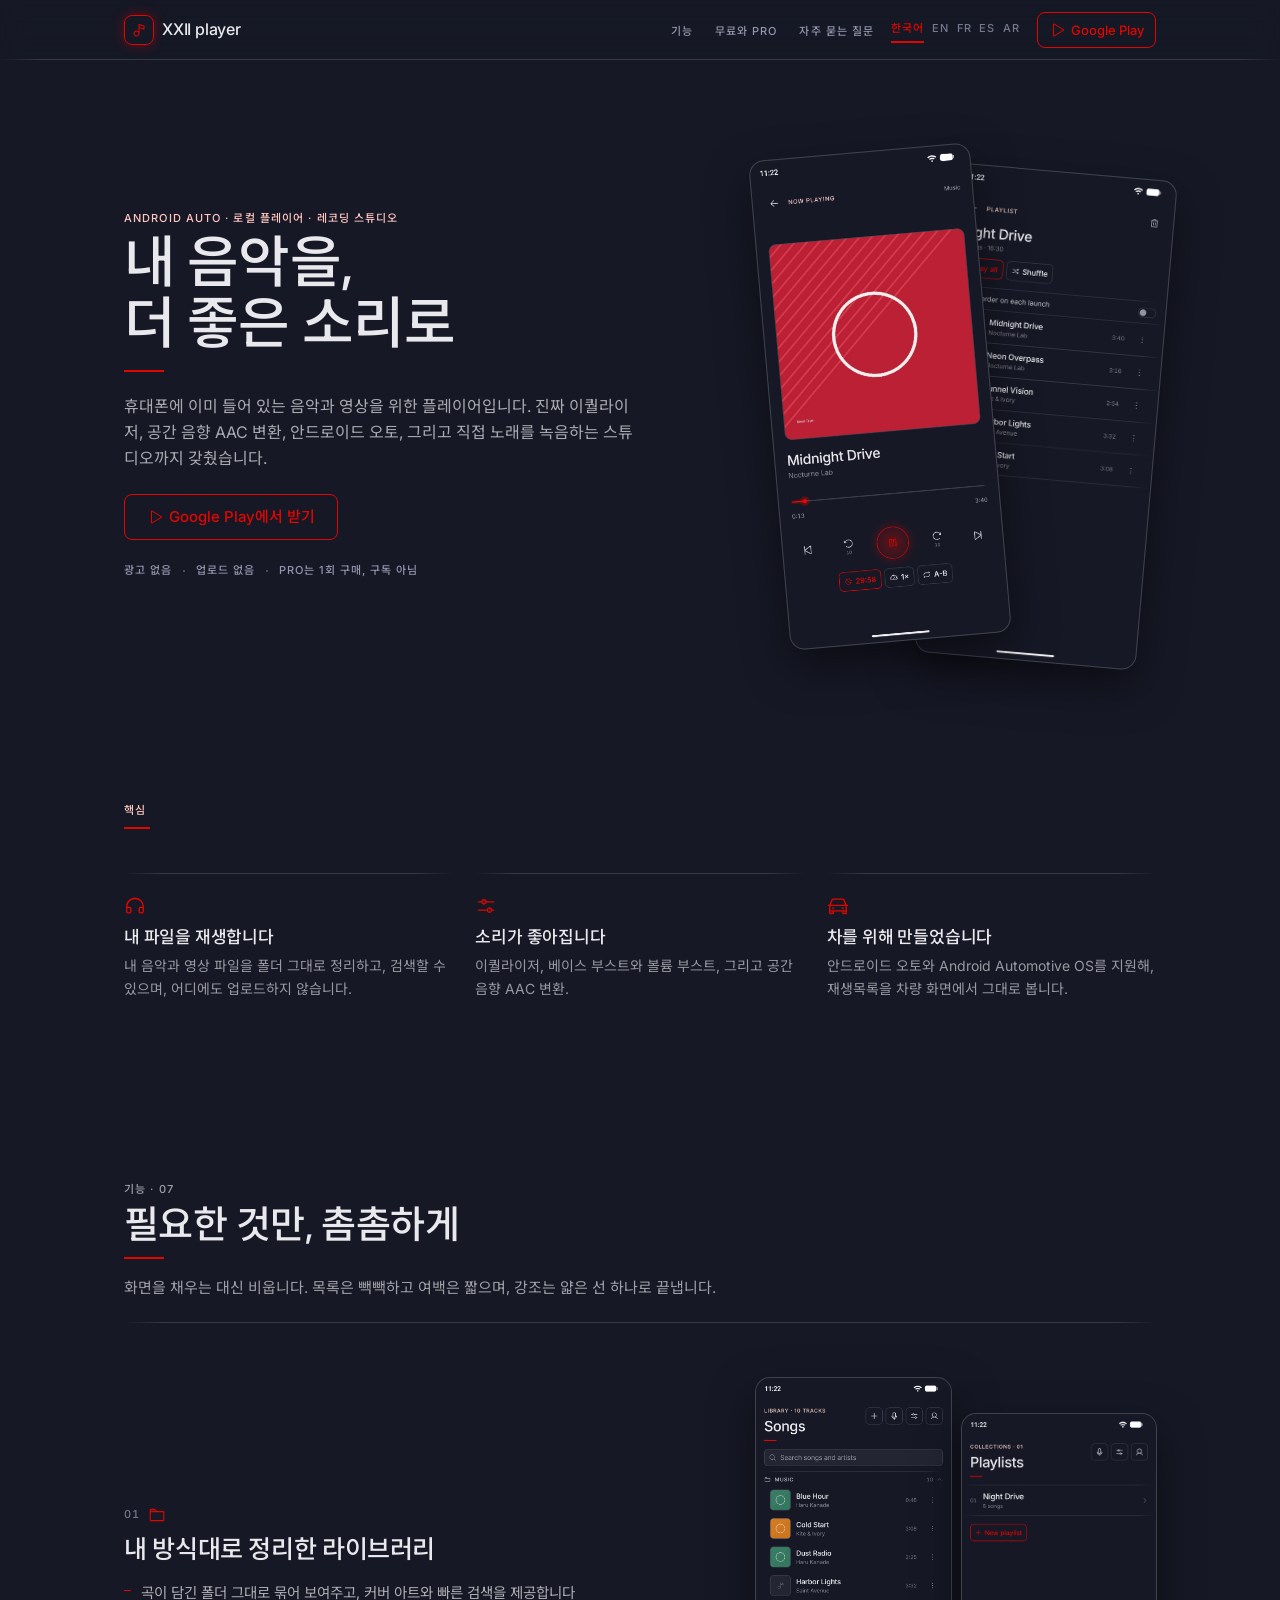
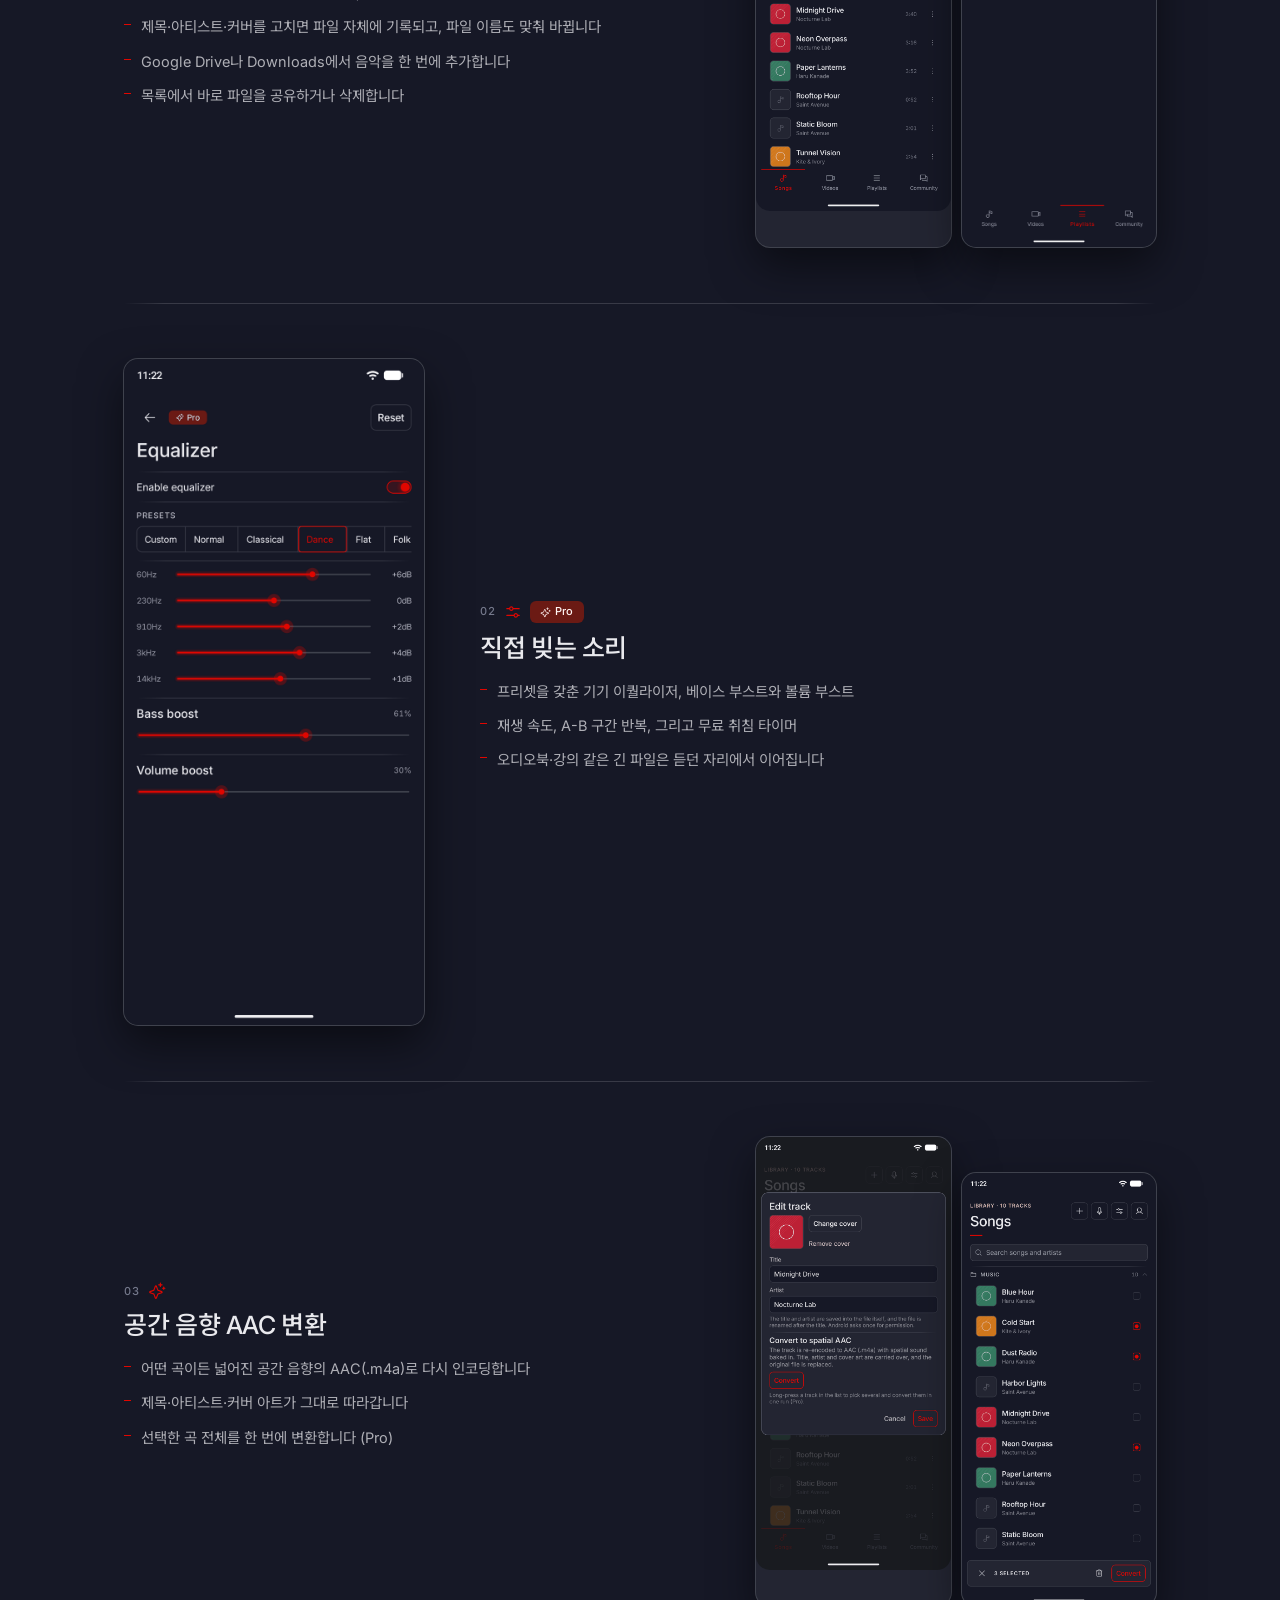
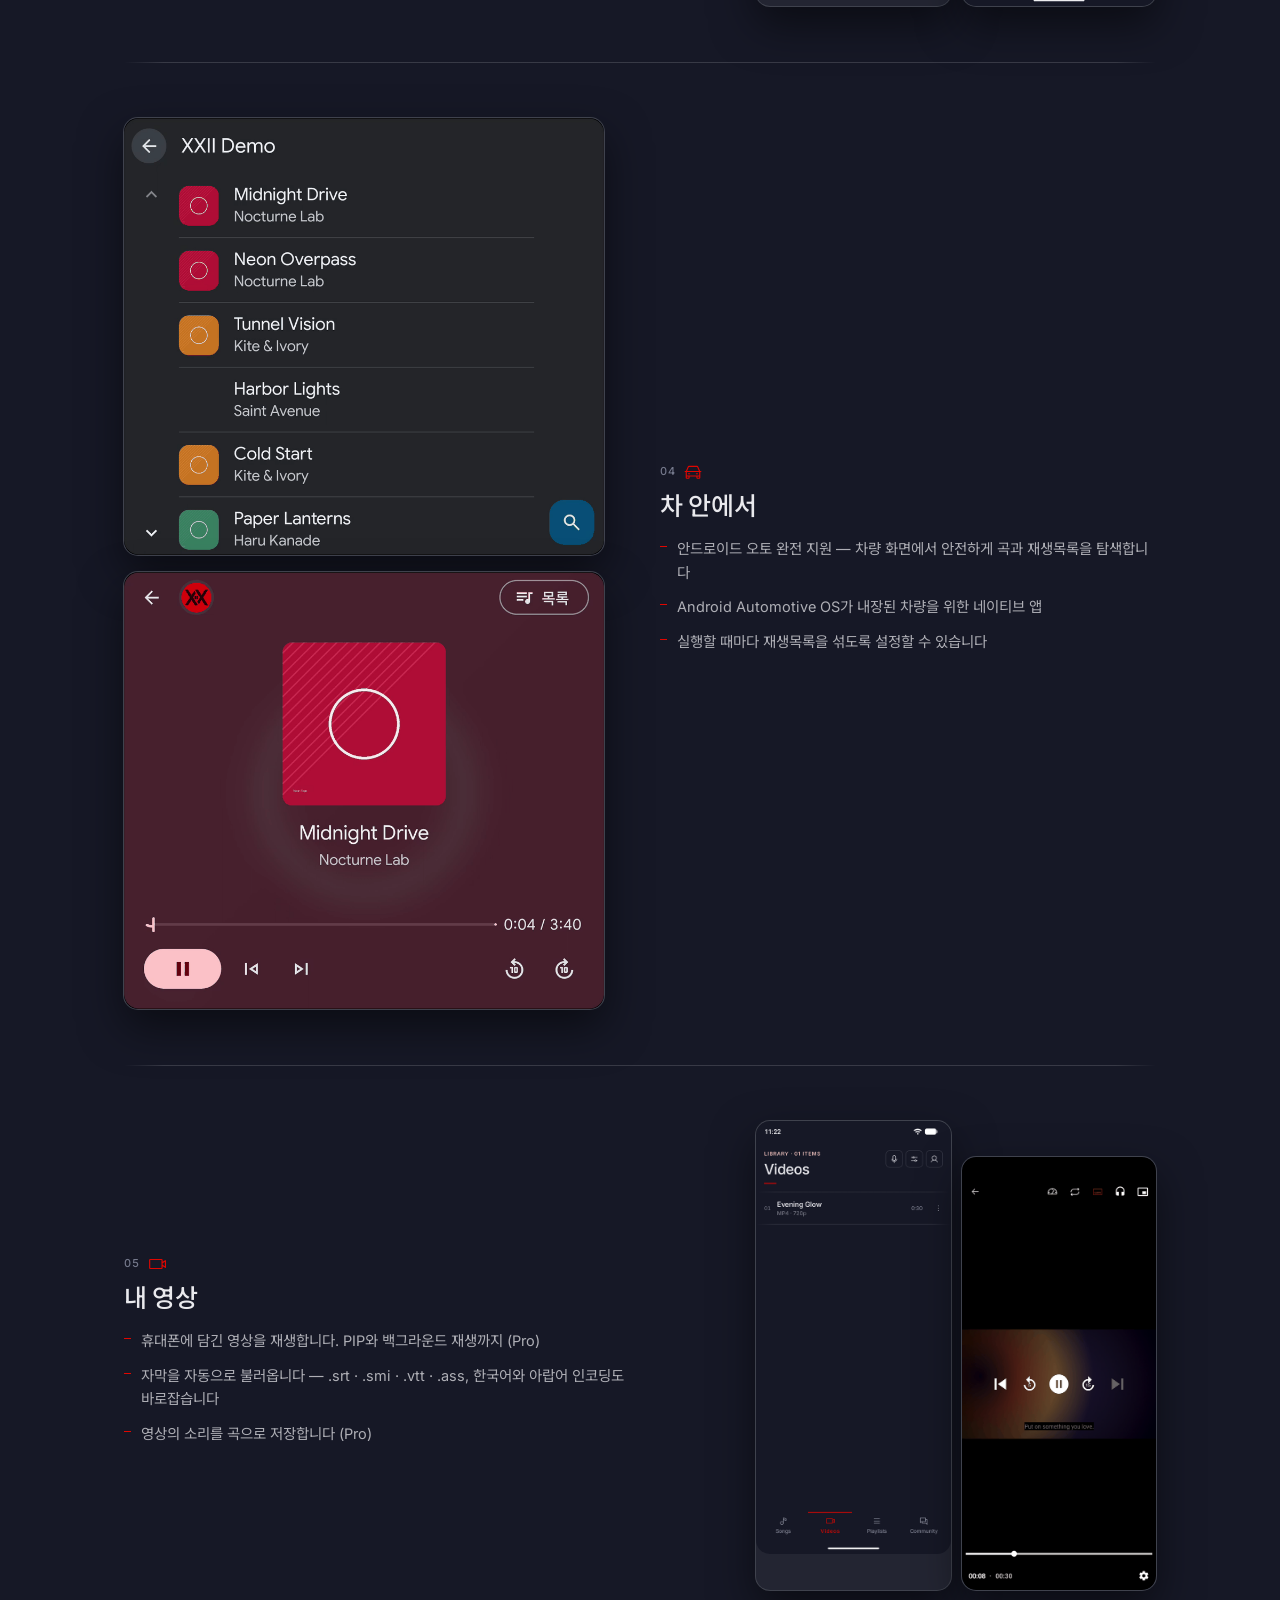
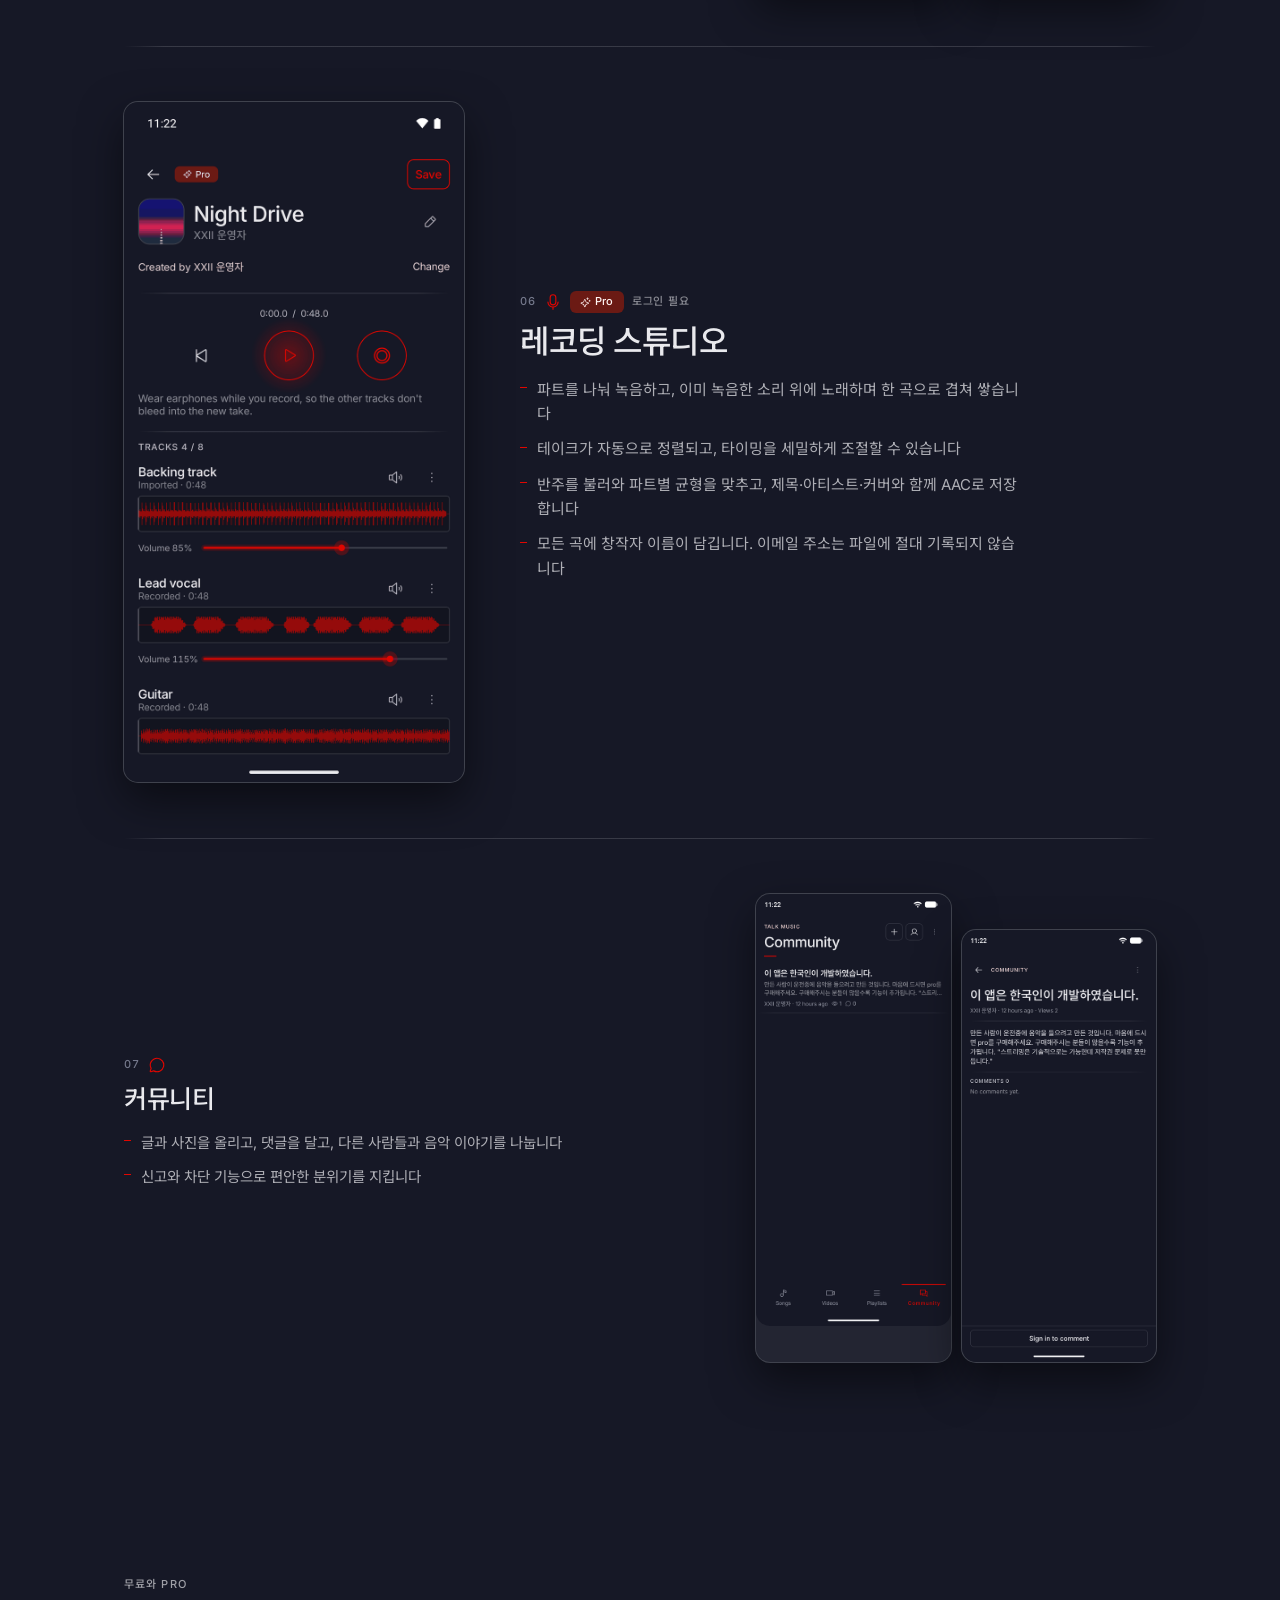
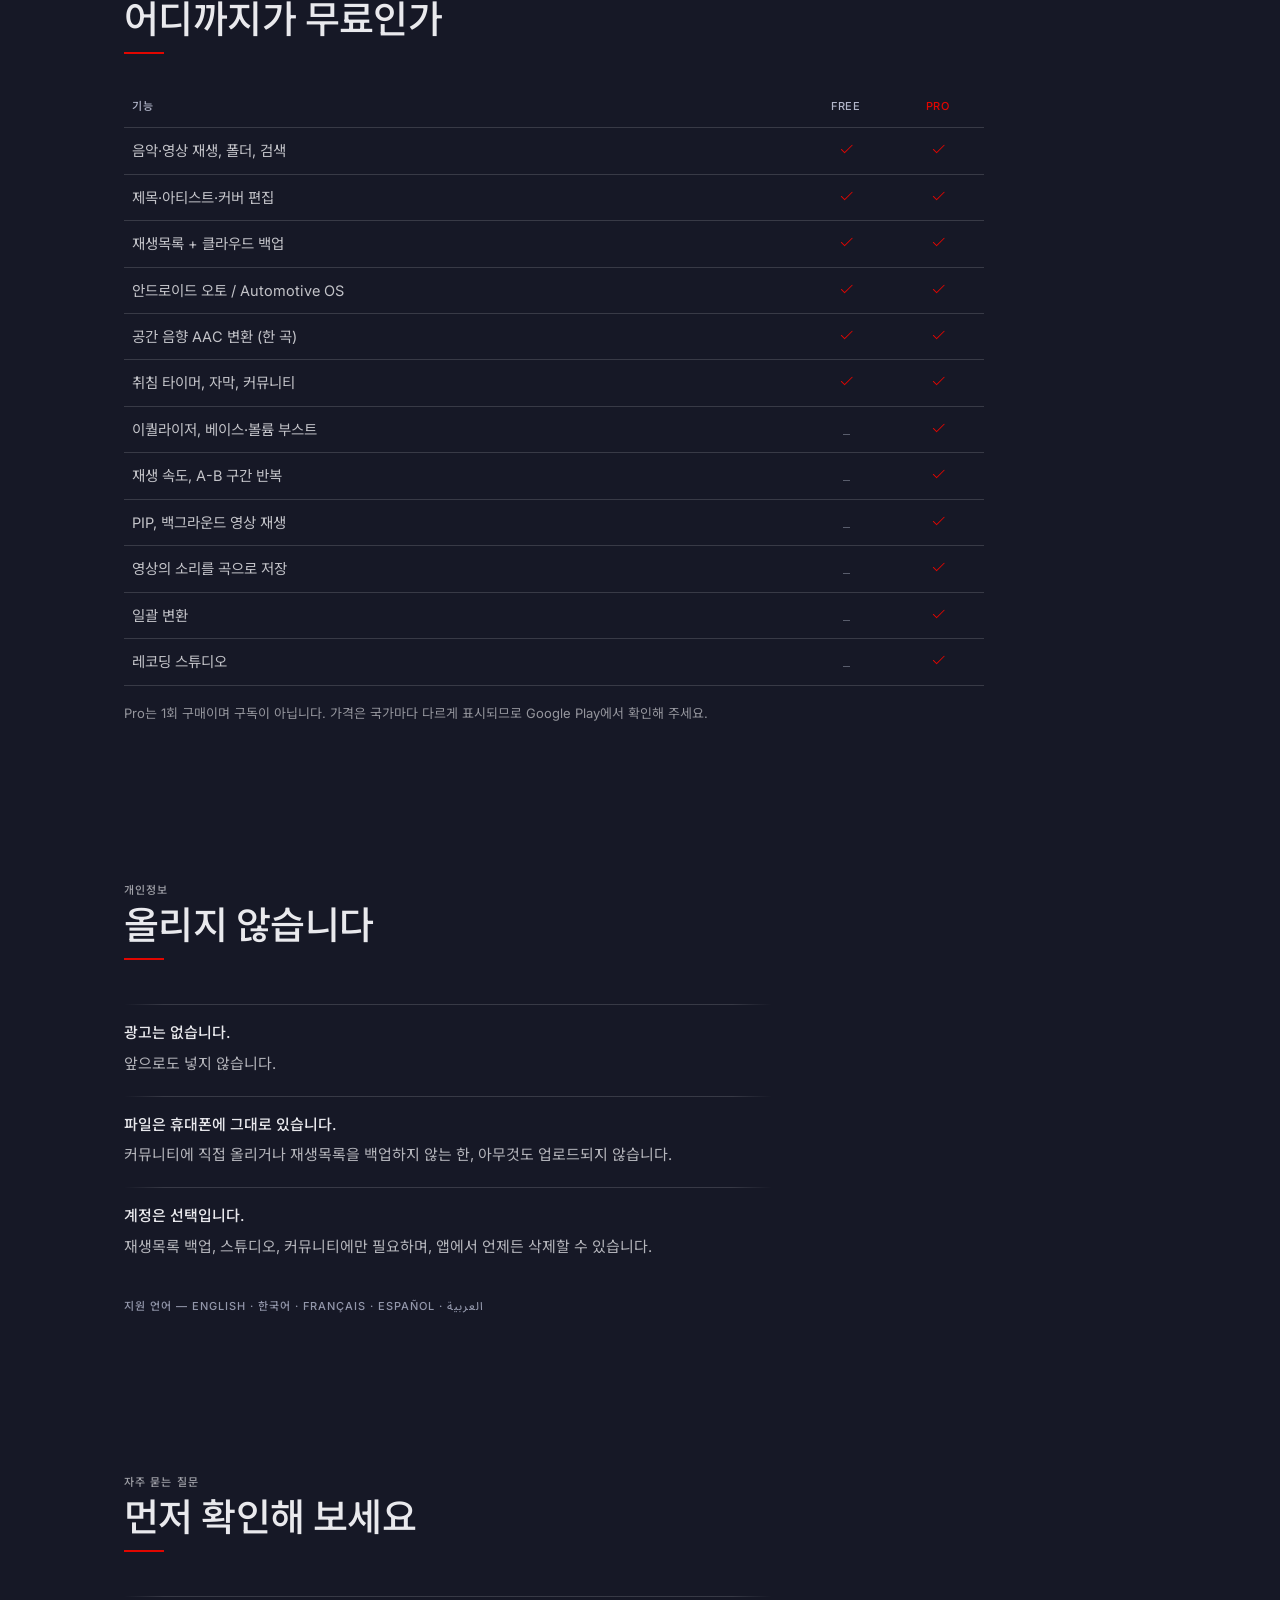
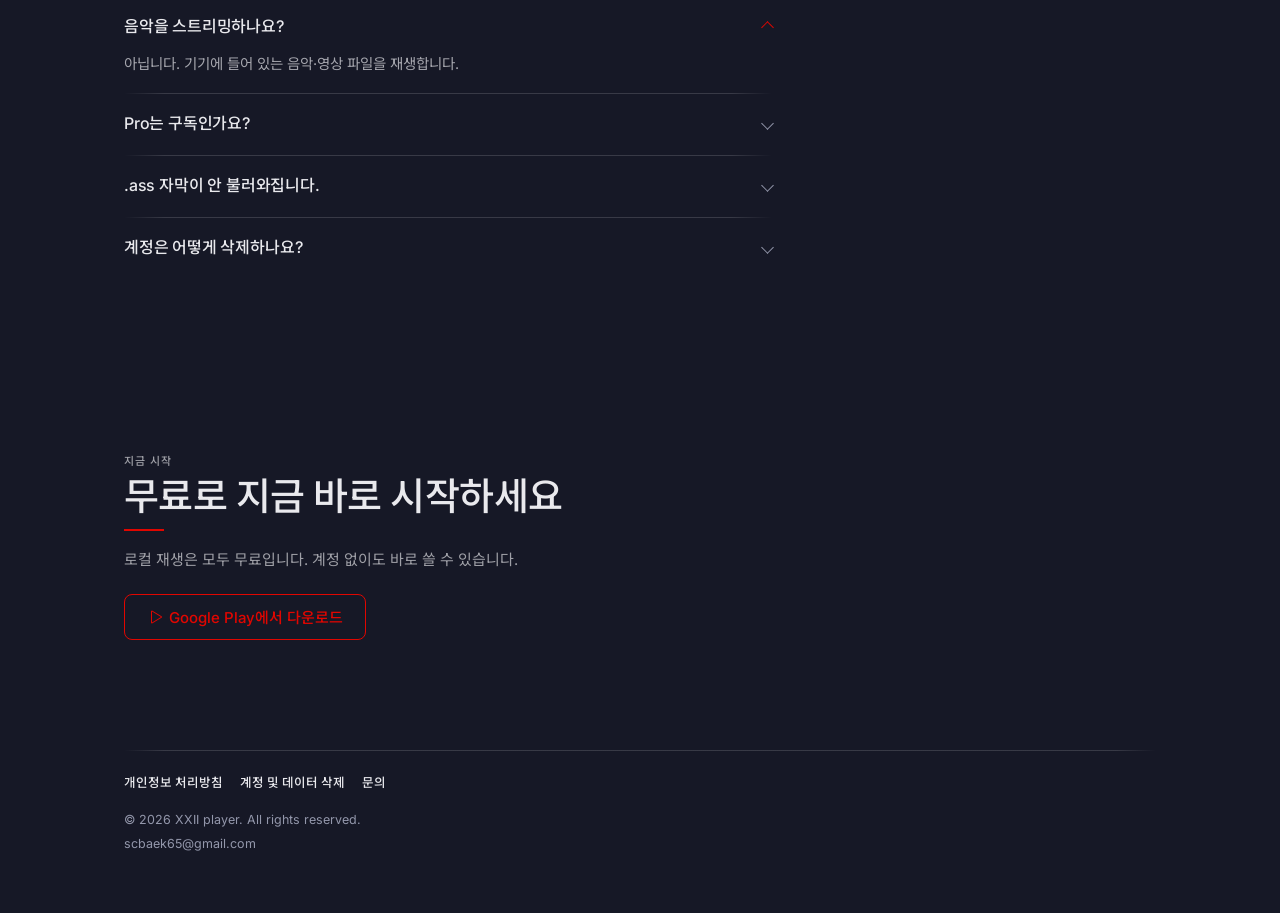
==== commit 2db2cb47: "261018" ====
--- a/index.html
+++ b/index.html
@@ -3,162 +3,65 @@
 <head>
 <meta charset="UTF-8">
 <meta name="viewport" content="width=device-width, initial-scale=1.0">
-<title>XXII Player - 안드로이드 오토에서 재생하는 내 음악</title>
-<meta
-  name="description"
-  content="XXII Player는 안드로이드 오토를 지원하는 로컬 음악 플레이어입니다. MP3, FLAC 고음질 재생, 플레이리스트, 위젯, 다크 모드 등 다양한 기능으로 드라이브 중 음악을 편리하게 감상하세요."
-/>
-
-<meta
-  name="keywords"
-  content="
-  XXII Player,
-  안드로이드 음악 플레이어,
-  안드로이드 오토 음악 플레이어,
-  안드로이드 오토 뮤직 플레이어,
-  로컬 음악 플레이어,
-  오프라인 음악 플레이어,
-  FLAC 플레이어,
-  MP3 플레이어,
-  안드로이드 오토 앱,
-  플레이리스트 음악 앱,
-  고음질 음악 플레이어,
-  안드로이드 음악 앱,
-  차량용 음악 플레이어,
-  자동차 음악 앱,
-  드라이브 음악 앱,
-  음악 재생 앱,
-  안드로이드 미디어 플레이어,
-  다크모드 음악 플레이어,
-  위젯 음악 플레이어,
-  무료 음악 플레이어,
-  안드로이드 FLAC 재생,
-  스마트 플레이리스트,
-  안드로이드 오디오 플레이어,
-  차량용 안드로이드 앱,
-  Android Auto 음악 앱,
-  안드로이드 오토 플레이리스트,
-  로컬 MP3 재생,
-  오프라인 MP3 플레이어,
-  음악 위젯 앱,
-  차량 음악 재생 앱
-  "
-/>
-
-<meta name="author" content="XXII Player" />
-
-<meta
-  name="robots"
-  content="index, follow, max-image-preview:large, max-snippet:-1, max-video-preview:-1"
-/>
-
-<meta name="googlebot" content="index, follow" />
-<meta name="bingbot" content="index, follow" />
-
-<!-- 검색엔진 인증 -->
-
-<!-- Canonical -->
+<title>XXII player — 내 음악을, 더 좋은 소리로</title>
+
+<meta name="description" content="휴대폰에 이미 있는 음악과 영상을 위한 플레이어. 이퀄라이저, 공간 음향 AAC 변환, 안드로이드 오토, 그리고 직접 노래를 녹음하는 레코딩 스튜디오까지. 광고 없음, 업로드 없음." />
+<meta name="keywords" content="XXII player, 안드로이드 음악 플레이어, 안드로이드 오토 음악 플레이어, 로컬 음악 플레이어, 오프라인 음악 플레이어, FLAC 플레이어, MP3 플레이어, 이퀄라이저 앱, 공간 음향, AAC 변환, 레코딩 앱, 녹음 앱, 자막 플레이어, 동영상 플레이어, Android Automotive" />
+<meta name="author" content="XXII player" />
+<meta name="robots" content="index, follow, max-image-preview:large, max-snippet:-1, max-video-preview:-1" />
+<meta name="theme-color" content="#161826" />
+
 <link rel="canonical" href="https://baseonsell.co.kr/" />
-
-<!-- 언어 -->
-<meta http-equiv="content-language" content="ko" />
-<meta name="language" content="Korean" />
-
-<!-- 테마 -->
-<meta name="theme-color" content="#161826" />
-
-<!-- =========================================================
-OPEN GRAPH (카카오톡, 페이스북, 디스코드 등)
-========================================================= -->
-
+<link rel="alternate" hreflang="ko" href="https://baseonsell.co.kr/" />
+<link rel="alternate" hreflang="en" href="https://baseonsell.co.kr/en/" />
+<link rel="alternate" hreflang="fr" href="https://baseonsell.co.kr/fr/" />
+<link rel="alternate" hreflang="es" href="https://baseonsell.co.kr/es/" />
+<link rel="alternate" hreflang="ar" href="https://baseonsell.co.kr/ar/" />
+<link rel="alternate" hreflang="x-default" href="https://baseonsell.co.kr/" />
+
+<!-- Open Graph -->
 <meta property="og:type" content="website" />
-<meta property="og:site_name" content="XXII Player" />
+<meta property="og:site_name" content="XXII player" />
 <meta property="og:locale" content="ko_KR" />
-
-<meta
-  property="og:title"
-  content="XXII Player - 안드로이드 오토 음악 플레이어"
-/>
-
-<meta
-  property="og:description"
-  content="안드로이드 오토 지원, FLAC 및 MP3 재생, 플레이리스트, 위젯 기능까지 제공하는 감각적인 음악 플레이어 앱."
-/>
-
+<meta property="og:title" content="XXII player — 내 음악을, 더 좋은 소리로" />
+<meta property="og:description" content="휴대폰에 이미 있는 음악과 영상을 위한 플레이어. 이퀄라이저, 공간 음향 AAC 변환, 안드로이드 오토, 그리고 직접 노래를 녹음하는 레코딩 스튜디오까지. 광고 없음, 업로드 없음." />
 <meta property="og:url" content="https://baseonsell.co.kr/" />
-
-<meta
-  property="og:image"
-  content="images/Frame512.png"
-/>
-
+<meta property="og:image" content="https://baseonsell.co.kr/images/Frame512.png" />
 <meta property="og:image:width" content="512" />
 <meta property="og:image:height" content="512" />
-
-<meta
-  property="og:image:alt"
-  content="XXII Player 안드로이드 음악 플레이어"
-/>
-
-<!-- =========================================================
-TWITTER(X)
-========================================================= -->
-
+<meta property="og:image:alt" content="XXII player" />
+
+<!-- Twitter -->
 <meta name="twitter:card" content="summary_large_image" />
-
-<meta
-  name="twitter:title"
-  content="XXII Player - 안드로이드 오토 음악 플레이어"
-/>
-
-<meta
-  name="twitter:description"
-  content="안드로이드 오토 및 로컬 음악 재생을 지원하는 현대적인 음악 플레이어."
-/>
-
-<meta
-  name="twitter:image"
-  content="images/Frame512.png"
-/>
-
-<!-- =========================================================
-파비콘
-========================================================= -->
-
+<meta name="twitter:title" content="XXII player — 내 음악을, 더 좋은 소리로" />
+<meta name="twitter:description" content="휴대폰에 이미 있는 음악과 영상을 위한 플레이어. 이퀄라이저, 공간 음향 AAC 변환, 안드로이드 오토, 그리고 직접 노래를 녹음하는 레코딩 스튜디오까지. 광고 없음, 업로드 없음." />
+<meta name="twitter:image" content="https://baseonsell.co.kr/images/Frame512.png" />
+
+<!-- 파비콘 -->
 <link rel="icon" type="image/png" sizes="32x32" href="images/Frame32.png" />
 <link rel="icon" type="image/png" sizes="16x16" href="images/Frame16.png" />
-
-<link
-  rel="apple-touch-icon"
-  sizes="180x180"
-  href="images/Frame180.png"
-/>
-
+<link rel="apple-touch-icon" sizes="180x180" href="images/Frame180.png" />
 <link rel="manifest" href="/site.webmanifest" />
 
-<!-- =========================================================
-성능 최적화
-========================================================= -->
-
+<!-- 디자인 시스템 — Nocturne (브랜드 레드 액센트) -->
 <link rel="preconnect" href="https://fonts.googleapis.com" />
 <link rel="preconnect" href="https://fonts.gstatic.com" crossorigin />
-
-<!-- =========================================================
-구조화 데이터 - 앱 정보
-========================================================= -->
+<link rel="stylesheet" href="https://fonts.googleapis.com/css2?family=Inter:wght@400;500&family=Noto+Sans+KR:wght@400;500&family=Noto+Sans+Arabic:wght@400;500&display=swap" />
+<link rel="stylesheet" href="css/nocturne.css" />
+<link rel="stylesheet" href="css/landing.css" />
 
 <script type="application/ld+json">
 {
   "@context": "https://schema.org",
   "@type": "SoftwareApplication",
-  "name": "XXII Player",
+  "name": "XXII player",
   "applicationCategory": "MusicApplication",
   "operatingSystem": "Android",
-  "description": "안드로이드 오토 지원, FLAC 및 MP3 재생, 플레이리스트, 위젯 기능을 제공하는 로컬 음악 플레이어 앱.",
+  "inLanguage": "ko",
+  "description": "휴대폰에 이미 있는 음악과 영상을 위한 플레이어. 이퀄라이저, 공간 음향 AAC 변환, 안드로이드 오토, 그리고 직접 노래를 녹음하는 레코딩 스튜디오까지. 광고 없음, 업로드 없음.",
   "url": "https://baseonsell.co.kr/",
-  "image": "images/Frame512.png",
+  "image": "https://baseonsell.co.kr/images/Frame512.png",
   "downloadUrl": "https://play.google.com/store/apps/details?id=com.media.xxiiplayer",
-  "softwareVersion": "1.0.0",
   "offers": {
     "@type": "Offer",
     "price": "0",
@@ -171,298 +74,428 @@
   },
   "author": {
     "@type": "Organization",
-    "name": "XXII Player"
+    "name": "XXII player"
   }
 }
 </script>
-
-<!-- =========================================================
-구조화 데이터 - 조직
-========================================================= -->
-
-<script type="application/ld+json">
-{
-  "@context": "https://schema.org",
-  "@type": "Organization",
-  "name": "XXII Player",
-  "url": "https://baseonsell.co.kr/",
-  "logo": "images/logo.png"
-}
-</script>
-
-<!-- =========================================================
-구조화 데이터 - FAQ
-========================================================= -->
 
 <script type="application/ld+json">
 {
   "@context": "https://schema.org",
   "@type": "FAQPage",
+  "inLanguage": "ko",
   "mainEntity": [
     {
       "@type": "Question",
-      "name": "XXII Player는 안드로이드 오토를 지원하나요?",
+      "name": "음악을 스트리밍하나요?",
       "acceptedAnswer": {
         "@type": "Answer",
-        "text": "네. XXII Player는 안드로이드 오토 환경에서 재생목록 탐색 및 음악 재생을 지원합니다."
+        "text": "아닙니다. 기기에 들어 있는 음악·영상 파일을 재생합니다."
       }
     },
     {
       "@type": "Question",
-      "name": "MP3와 FLAC 음악 재생이 가능한가요?",
+      "name": "Pro는 구독인가요?",
       "acceptedAnswer": {
         "@type": "Answer",
-        "text": "네. XXII Player는 MP3, FLAC 등 로컬 음악 파일 재생을 지원합니다."
+        "text": "아닙니다. 1회 구매입니다."
       }
     },
     {
       "@type": "Question",
-      "name": "XXII Player는 무료인가요?",
+      "name": ".ass 자막이 안 불러와집니다.",
       "acceptedAnswer": {
         "@type": "Answer",
-        "text": "네. XXII Player는 Google Play에서 무료로 다운로드할 수 있습니다."
+        "text": "안드로이드가 .ass 파일을 앱에서 숨기기 때문입니다. 자막 메뉴에서 해당 폴더를 한 번만 연결해 주세요."
+      }
+    },
+    {
+      "@type": "Question",
+      "name": "계정은 어떻게 삭제하나요?",
+      "acceptedAnswer": {
+        "@type": "Answer",
+        "text": "앱에서 계정 → 계정 삭제를 누르시거나, 계정 및 데이터 삭제 페이지의 안내를 따르시면 됩니다."
       }
     }
   ]
 }
 </script>
-
-<!-- =========================================================
-다국어 hreflang
-========================================================= -->
-
-<link rel="alternate" hreflang="ko" href="https://baseonsell.co.kr/" />
-<link rel="alternate" hreflang="x-default" href="https://baseonsell.co.kr/" />
-
-<!-- =========================================================
-디자인 시스템 — Nocturne (브랜드 레드 액센트)
-========================================================= -->
-
-<link
-  rel="stylesheet"
-  href="https://fonts.googleapis.com/css2?family=Inter:wght@400;500&family=Noto+Sans+KR:wght@400;500&display=swap"
-/>
-<link rel="stylesheet" href="css/nocturne.css" />
-<link rel="stylesheet" href="css/landing.css" />
 </head>
 <body>
+
+<a class="skip-link" href="#main">본문으로 건너뛰기</a>
 
 <!-- ============================ 상단 바 ============================ -->
 <nav class="topbar">
   <div class="topbar-inner">
-    <a class="brand" href="/">
-      <span class="brand-mark" aria-hidden="true">
-        <svg viewBox="0 0 256 256" fill="currentColor"><path d="M210.3,56.34l-80-24A8,8,0,0,0,120,40V148.26A48,48,0,1,0,136,184V98.75l69.7,20.91A8,8,0,0,0,216,112V64A8,8,0,0,0,210.3,56.34ZM88,216a32,32,0,1,1,32-32A32,32,0,0,1,88,216Zm112-114.75L136,82.05V50.75l64,19.2Z"/></svg>
-      </span>
+    <a class="brand" href="./">
+      <span class="brand-mark"><svg viewBox="0 0 256 256" fill="currentColor" aria-hidden="true"><path d="M210.3,56.34l-80-24A8,8,0,0,0,120,40V148.26A48,48,0,1,0,136,184V98.75l69.7,20.91A8,8,0,0,0,216,112V64A8,8,0,0,0,210.3,56.34ZM88,216a32,32,0,1,1,32-32A32,32,0,0,1,88,216Zm112-114.75L136,82.05V50.75l64,19.2Z"/></svg></span>
       <span class="brand-name">XXII player</span>
     </a>
 
     <ul class="topbar-nav">
       <li><a href="#features">기능</a></li>
-      <li><a href="#stats">수치</a></li>
-      <li><a href="#download">다운로드</a></li>
+      <li><a href="#plans">무료와 Pro</a></li>
+      <li><a href="#faq">자주 묻는 질문</a></li>
     </ul>
 
-    <a class="btn btn-accent" href="https://play.google.com/store/apps/details?id=com.media.xxiiplayer">
-      <svg viewBox="0 0 256 256" fill="currentColor" aria-hidden="true"><path d="M232.4,114.49,88.32,26.35a16,16,0,0,0-16.2-.3A15.86,15.86,0,0,0,64,39.87V216.13A15.94,15.94,0,0,0,80,232a16.07,16.07,0,0,0,8.36-2.35L232.4,141.51a15.81,15.81,0,0,0,0-27ZM80,215.94V40l143.83,88Z"/></svg>
-      Google Play
-    </a>
+    <div class="lang-switch" role="group" aria-label="언어">
+        <a href="./" hreflang="ko" lang="ko" aria-current="true">한국어</a>
+        <a href="en/" hreflang="en" lang="en">EN</a>
+        <a href="fr/" hreflang="fr" lang="fr">FR</a>
+        <a href="es/" hreflang="es" lang="es">ES</a>
+        <a href="ar/" hreflang="ar" lang="ar">AR</a>
+    </div>
+
+    <a class="btn btn-accent" href="https://play.google.com/store/apps/details?id=com.media.xxiiplayer"><svg viewBox="0 0 256 256" fill="currentColor" aria-hidden="true"><path d="M232.4,114.49,88.32,26.35a16,16,0,0,0-16.2-.3A15.86,15.86,0,0,0,64,39.87V216.13A15.94,15.94,0,0,0,80,232a16.07,16.07,0,0,0,8.36-2.35L232.4,141.51a15.81,15.81,0,0,0,0-27ZM80,215.94V40l143.83,88Z"/></svg>Google Play</a>
   </div>
 </nav>
+
+<main id="main">
 
 <!-- ============================ 히어로 ============================ -->
 <section class="hero">
   <div class="hero-copy">
-    <p class="kicker">Android Auto · Local player</p>
-    <h1>나의 스마트폰 속 음악,<br>드라이브와 함께.</h1>
+    <p class="kicker">Android Auto · 로컬 플레이어 · 레코딩 스튜디오</p>
+    <h1>내 음악을,<br>더 좋은 소리로</h1>
     <hr class="mark mark-lg">
-    <p class="hero-lead">
-      XXII player는 음악 감상을 좋아하는 개발자가 드라이브 중에 쓰려고 만든
-      로컬 뮤직 플레이어입니다. 내려받은 음악을 그대로, 조용하고 촘촘한
-      인터페이스로 재생합니다.
+    <p class="hero-lead">휴대폰에 이미 들어 있는 음악과 영상을 위한 플레이어입니다. 진짜 이퀄라이저, 공간 음향 AAC 변환, 안드로이드 오토, 그리고 직접 노래를 녹음하는 스튜디오까지 갖췄습니다.</p>
+
+    <div class="hero-actions">
+      <a class="btn btn-accent btn-lg" href="https://play.google.com/store/apps/details?id=com.media.xxiiplayer"><svg viewBox="0 0 256 256" fill="currentColor" aria-hidden="true"><path d="M232.4,114.49,88.32,26.35a16,16,0,0,0-16.2-.3A15.86,15.86,0,0,0,64,39.87V216.13A15.94,15.94,0,0,0,80,232a16.07,16.07,0,0,0,8.36-2.35L232.4,141.51a15.81,15.81,0,0,0,0-27ZM80,215.94V40l143.83,88Z"/></svg>Google Play에서 받기</a>
+    </div>
+
+    <p class="hero-trust">
+        <span>광고 없음</span>
+        <span class="dot"></span>
+        <span>업로드 없음</span>
+        <span class="dot"></span>
+        <span>Pro는 1회 구매, 구독 아님</span>
     </p>
-
-    <div class="hero-actions" id="download">
-      <a class="btn btn-accent btn-lg" href="https://play.google.com/store/apps/details?id=com.media.xxiiplayer">
-        <svg viewBox="0 0 256 256" fill="currentColor" aria-hidden="true"><path d="M232.4,114.49,88.32,26.35a16,16,0,0,0-16.2-.3A15.86,15.86,0,0,0,64,39.87V216.13A15.94,15.94,0,0,0,80,232a16.07,16.07,0,0,0,8.36-2.35L232.4,141.51a15.81,15.81,0,0,0,0-27ZM80,215.94V40l143.83,88Z"/></svg>
-        Google Play에서 받기
-      </a>
-      <a class="btn btn-lg" href="#features">
-        <svg viewBox="0 0 256 256" fill="currentColor" aria-hidden="true"><path d="M181.66,133.66l-80,80a8,8,0,0,1-11.32-11.32L164.69,128,90.34,53.66a8,8,0,0,1,11.32-11.32l80,80A8,8,0,0,1,181.66,133.66Z"/></svg>
-        기능 살펴보기
-      </a>
-    </div>
-
-    <div class="hero-meta">
-      <span>MP3 · FLAC</span>
-      <span class="dot" aria-hidden="true"></span>
-      <span>Android Auto</span>
-      <span class="dot" aria-hidden="true"></span>
-      <span>오프라인 재생</span>
-      <span class="dot" aria-hidden="true"></span>
-      <span>무료</span>
-    </div>
-  </div>
-
-  <!-- 폰 목업 — 앱의 Now playing 화면 -->
-  <div class="phone" aria-hidden="true">
-    <div class="screen">
-      <div class="status-row"><span>3:03</span><span class="sig">▮▮▮</span></div>
-
-      <div class="screen-head">
-        <svg viewBox="0 0 256 256" fill="currentColor"><path d="M224,128a8,8,0,0,1-8,8H59.31l58.35,58.34a8,8,0,0,1-11.32,11.32l-72-72a8,8,0,0,1,0-11.32l72-72a8,8,0,0,1,11.32,11.32L59.31,120H216A8,8,0,0,1,224,128Z"/></svg>
-        <span class="kicker">Now playing</span>
-        <span class="folder">Music</span>
-      </div>
-
-      <div class="cover">
-        <svg viewBox="0 0 256 256" fill="currentColor"><path d="M210.3,56.34l-80-24A8,8,0,0,0,120,40V148.26A48,48,0,1,0,136,184V98.75l69.7,20.91A8,8,0,0,0,216,112V64A8,8,0,0,0,210.3,56.34ZM88,216a32,32,0,1,1,32-32A32,32,0,0,1,88,216Zm112-114.75L136,82.05V50.75l64,19.2Z"/></svg>
-      </div>
-
-      <div class="np-title">Midnight Drive</div>
-      <div class="np-artist">The Night Owls</div>
-
-      <div class="seek">
-        <div class="seek-fill"></div>
-        <div class="seek-knob"></div>
-      </div>
-      <div class="seek-times"><span>0:36</span><span>0:42</span></div>
-
-      <div class="transport">
-        <span class="tp-skip"><svg viewBox="0 0 256 256" fill="currentColor"><path d="M208,47.88V208.12a16,16,0,0,1-24.43,13.43L64,146.77V216a8,8,0,0,1-16,0V40a8,8,0,0,1,16,0v69.23L183.57,34.45A16,16,0,0,1,208,47.88Zm-16,0L69.87,128,192,208.12Z"/></svg></span>
-        <span class="tp-ten">
-          <svg viewBox="0 0 256 256" fill="currentColor"><path d="M224,128a96,96,0,0,1-94.71,96H128A95.38,95.38,0,0,1,62.1,197.8a8,8,0,0,1,11-11.63A80,80,0,1,0,71.43,71.39a3.07,3.07,0,0,1-.26.25L44.59,96H72a8,8,0,0,1,0,16H32a8,8,0,0,1-8-8V64a8,8,0,0,1,16,0V85.8L60.25,60.16A96,96,0,0,1,224,128Z"/></svg>
-          <span>10</span>
-        </span>
-        <span class="tp-play">
-          <svg viewBox="0 0 256 256" fill="currentColor"><path d="M200,32H160a16,16,0,0,0-16,16V208a16,16,0,0,0,16,16h40a16,16,0,0,0,16-16V48A16,16,0,0,0,200,32Zm0,176H160V48h40ZM96,32H56A16,16,0,0,0,40,48V208a16,16,0,0,0,16,16H96a16,16,0,0,0,16-16V48A16,16,0,0,0,96,32Zm0,176H56V48H96Z"/></svg>
-        </span>
-        <span class="tp-ten">
-          <svg viewBox="0 0 256 256" fill="currentColor" style="transform:scaleX(-1)"><path d="M224,128a96,96,0,0,1-94.71,96H128A95.38,95.38,0,0,1,62.1,197.8a8,8,0,0,1,11-11.63A80,80,0,1,0,71.43,71.39a3.07,3.07,0,0,1-.26.25L44.59,96H72a8,8,0,0,1,0,16H32a8,8,0,0,1-8-8V64a8,8,0,0,1,16,0V85.8L60.25,60.16A96,96,0,0,1,224,128Z"/></svg>
-          <span>10</span>
-        </span>
-        <span class="tp-skip"><svg viewBox="0 0 256 256" fill="currentColor"><path d="M208,40V216a8,8,0,0,1-16,0V146.77L72.43,221.55A16,16,0,0,1,48,208.12V47.88A16,16,0,0,1,72.43,34.45L192,109.23V40a8,8,0,0,1,16,0ZM64,47.88V208.12L186.13,128Z"/></svg></span>
-      </div>
-
-      <div class="screen-tabs">
-        <span class="screen-tab is-active">
-          <svg viewBox="0 0 256 256" fill="currentColor"><path d="M210.3,56.34l-80-24A8,8,0,0,0,120,40V148.26A48,48,0,1,0,136,184V98.75l69.7,20.91A8,8,0,0,0,216,112V64A8,8,0,0,0,210.3,56.34ZM88,216a32,32,0,1,1,32-32A32,32,0,0,1,88,216Zm112-114.75L136,82.05V50.75l64,19.2Z"/></svg>
-          <span>Songs</span>
-        </span>
-        <span class="screen-tab">
-          <svg viewBox="0 0 256 256" fill="currentColor"><path d="M251.77,73a8,8,0,0,0-8.21.39L208,97.05V72a16,16,0,0,0-16-16H32A16,16,0,0,0,16,72V184a16,16,0,0,0,16,16H192a16,16,0,0,0,16-16V159l35.56,23.71A8,8,0,0,0,248,184a8,8,0,0,0,8-8V80A8,8,0,0,0,251.77,73ZM192,184H32V72H192V184Zm48-22.95-32-21.33V116.28L240,95Z"/></svg>
-          <span>Videos</span>
-        </span>
-        <span class="screen-tab">
-          <svg viewBox="0 0 256 256" fill="currentColor"><path d="M216,128a8,8,0,0,1-8,8H48a8,8,0,0,1,0-16H208A8,8,0,0,1,216,128ZM48,72H208a8,8,0,0,0,0-16H48a8,8,0,0,0,0,16ZM208,184H48a8,8,0,0,0,0,16H208a8,8,0,0,0,0-16Z"/></svg>
-          <span>Playlists</span>
-        </span>
-      </div>
-    </div>
-  </div>
-</section>
-
-<!-- ============================ 기능 ============================ -->
+  </div>
+
+  <div class="hero-shots">
+    <figure class="shot">
+          <img src="images/shots/02_now_playing.png" alt="XXII player" width="720" height="1600" decoding="async"
+               onload="this.closest('.shot').classList.add('is-loaded')">
+          <figcaption class="shot-note" style="aspect-ratio:720/1600"><svg viewBox="0 0 256 256" fill="currentColor" aria-hidden="true"><path d="M216,40H40A16,16,0,0,0,24,56V200a16,16,0,0,0,16,16H216a16,16,0,0,0,16-16V56A16,16,0,0,0,216,40Zm0,16V158.75l-26.07-26.06a16,16,0,0,0-22.63,0l-20,20-44-44a16,16,0,0,0-22.62,0L40,149.37V56ZM40,172l52-52,80,80H40Zm176,28H194.63l-36-36,20-20L216,181.31V200Zm-72-92a12,12,0,1,1,12,12A12,12,0,0,1,144,108Z"/></svg><span>스크린샷을 넣어 주세요</span><code>images/shots/02_now_playing.png</code></figcaption>
+        </figure>
+    <figure class="shot">
+          <img src="images/shots/04b_playlist_detail.png" alt="XXII player" width="480" height="1067" decoding="async"
+               onload="this.closest('.shot').classList.add('is-loaded')">
+          <figcaption class="shot-note" style="aspect-ratio:480/1067"><svg viewBox="0 0 256 256" fill="currentColor" aria-hidden="true"><path d="M216,40H40A16,16,0,0,0,24,56V200a16,16,0,0,0,16,16H216a16,16,0,0,0,16-16V56A16,16,0,0,0,216,40Zm0,16V158.75l-26.07-26.06a16,16,0,0,0-22.63,0l-20,20-44-44a16,16,0,0,0-22.62,0L40,149.37V56ZM40,172l52-52,80,80H40Zm176,28H194.63l-36-36,20-20L216,181.31V200Zm-72-92a12,12,0,1,1,12,12A12,12,0,0,1,144,108Z"/></svg><span>스크린샷을 넣어 주세요</span><code>images/shots/04b_playlist_detail.png</code></figcaption>
+        </figure>
+  </div>
+</section>
+
+<!-- ============================ 핵심 가치 ============================ -->
+<section class="section">
+  <p class="kicker">핵심</p>
+  <hr class="mark">
+  <div class="values" style="margin-top:44px">
+      <article class="value">
+        <div class="value-icon"><svg viewBox="0 0 256 256" fill="currentColor" aria-hidden="true"><path d="M201.89,62.11A104,104,0,0,0,24,136v56a24,24,0,0,0,24,24H64a24,24,0,0,0,24-24V160a24,24,0,0,0-24-24H40.36A88,88,0,0,1,128,48h.67a88,88,0,0,1,87,88H192a24,24,0,0,0-24,24v32a24,24,0,0,0,24,24h16a24,24,0,0,0,24-24V136A103.32,103.32,0,0,0,201.89,62.11ZM64,152a8,8,0,0,1,8,8v32a8,8,0,0,1-8,8H48a8,8,0,0,1-8-8V152Zm152,40a8,8,0,0,1-8,8H192a8,8,0,0,1-8-8V160a8,8,0,0,1,8-8h24Z"/></svg></div>
+        <h3>내 파일을 재생합니다</h3>
+        <p>내 음악과 영상 파일을 폴더 그대로 정리하고, 검색할 수 있으며, 어디에도 업로드하지 않습니다.</p>
+      </article>
+      <article class="value">
+        <div class="value-icon"><svg viewBox="0 0 256 256" fill="currentColor" aria-hidden="true"><path d="M40,88H73a32,32,0,0,0,62,0h81a8,8,0,0,0,0-16H135a32,32,0,0,0-62,0H40a8,8,0,0,0,0,16Zm64-24a16,16,0,1,1-16,16A16,16,0,0,1,104,64ZM216,168H199a32,32,0,0,0-62,0H40a8,8,0,0,0,0,16h97a32,32,0,0,0,62,0h17a8,8,0,0,0,0-16Zm-48,24a16,16,0,1,1,16-16A16,16,0,0,1,168,192Z"/></svg></div>
+        <h3>소리가 좋아집니다</h3>
+        <p>이퀄라이저, 베이스 부스트와 볼륨 부스트, 그리고 공간 음향 AAC 변환.</p>
+      </article>
+      <article class="value">
+        <div class="value-icon"><svg viewBox="0 0 256 256" fill="currentColor" aria-hidden="true"><path d="M240,112H229.2L201.42,49.5A16,16,0,0,0,186.8,40H69.2a16,16,0,0,0-14.62,9.5L26.8,112H16a8,8,0,0,0,0,16h8v80a16,16,0,0,0,16,16H64a16,16,0,0,0,16-16V192h96v16a16,16,0,0,0,16,16h24a16,16,0,0,0,16-16V128h8a8,8,0,0,0,0-16ZM69.2,56H186.8l24.89,56H44.31ZM64,208H40V192H64Zm128,0V192h24v16Zm24-32H40V128H216ZM56,152a8,8,0,0,1,8-8H80a8,8,0,0,1,0,16H64A8,8,0,0,1,56,152Zm112,0a8,8,0,0,1,8-8h16a8,8,0,0,1,0,16H176A8,8,0,0,1,168,152Z"/></svg></div>
+        <h3>차를 위해 만들었습니다</h3>
+        <p>안드로이드 오토와 Android Automotive OS를 지원해, 재생목록을 차량 화면에서 그대로 봅니다.</p>
+      </article>
+  </div>
+</section>
+
+<!-- ============================ 기능 상세 ============================ -->
 <section class="section" id="features">
   <div class="section-head">
-    <p class="kicker">Features · 06</p>
+    <p class="kicker">기능 · 07</p>
     <h2>필요한 것만, 촘촘하게</h2>
     <hr class="mark mark-lg">
     <p>화면을 채우는 대신 비웁니다. 목록은 빽빽하고 여백은 짧으며, 강조는 얇은 선 하나로 끝냅니다.</p>
   </div>
 
-  <div class="features">
-    <article class="feature">
-      <div class="feature-top">
-        <span class="feature-num">01</span>
-        <span class="feature-icon"><svg viewBox="0 0 256 256" fill="currentColor"><path d="M210.3,56.34l-80-24A8,8,0,0,0,120,40V148.26A48,48,0,1,0,136,184V98.75l69.7,20.91A8,8,0,0,0,216,112V64A8,8,0,0,0,210.3,56.34ZM88,216a32,32,0,1,1,32-32A32,32,0,0,1,88,216Zm112-114.75L136,82.05V50.75l64,19.2Z"/></svg></span>
-      </div>
-      <h3>고음질 사운드</h3>
-      <p>FLAC, MP3 등 무손실 오디오 포맷을 지원하여 스튜디오 퀄리티의 음질을 제공합니다.</p>
-    </article>
-
-    <article class="feature">
-      <div class="feature-top">
-        <span class="feature-num">02</span>
-        <span class="feature-icon"><svg viewBox="0 0 256 256" fill="currentColor"><path d="M40,88H73a32,32,0,0,0,62,0h81a8,8,0,0,0,0-16H135a32,32,0,0,0-62,0H40a8,8,0,0,0,0,16Zm64-24a16,16,0,1,1-16,16A16,16,0,0,1,104,64ZM216,168H199a32,32,0,0,0-62,0H40a8,8,0,0,0,0,16h97a32,32,0,0,0,62,0h17a8,8,0,0,0,0-16Zm-48,24a16,16,0,1,1,16-16A16,16,0,0,1,168,192Z"/></svg></span>
-      </div>
-      <h3>안드로이드 오토 지원</h3>
-      <p>안드로이드 오토에서 재생목록 탐색과 검색을 그대로 사용할 수 있습니다.</p>
-    </article>
-
-    <article class="feature">
-      <div class="feature-top">
-        <span class="feature-num">03</span>
-        <span class="feature-icon"><svg viewBox="0 0 256 256" fill="currentColor"><path d="M120,128a8,8,0,0,1-8,8H24a8,8,0,0,1,0-16h88A8,8,0,0,1,120,128ZM24,72H168a8,8,0,0,0,0-16H24a8,8,0,0,0,0,16ZM112,184H24a8,8,0,0,0,0,16h88a8,8,0,0,0,0-16Zm120-64H208V96a8,8,0,0,0-16,0v24H168a8,8,0,0,0,0,16h24v24a8,8,0,0,0,16,0V136h24a8,8,0,0,0,0-16Z"/></svg></span>
-      </div>
-      <h3>스마트 플레이리스트</h3>
-      <p>원하는 대로 재생목록을 만들고, 곡 순서와 무작위 재생까지 직접 정합니다.</p>
-    </article>
-
-    <article class="feature">
-      <div class="feature-top">
-        <span class="feature-num">04</span>
-        <span class="feature-icon"><svg viewBox="0 0 256 256" fill="currentColor"><path d="M227.31,73.37,182.63,28.68a16,16,0,0,0-22.63,0L36.69,152A15.86,15.86,0,0,0,32,163.31V208a16,16,0,0,0,16,16H92.69A15.86,15.86,0,0,0,104,219.31L227.31,96a16,16,0,0,0,0-22.63ZM92.69,208H48V163.31l88-88L180.69,120ZM192,108.68,147.31,64l24-24L216,84.68Z"/></svg></span>
-      </div>
-      <h3>메타데이터 편집</h3>
-      <p>곡 제목·아티스트·앨범 커버를 앱 안에서 바로 고쳐 씁니다. 원본 파일은 그대로 둡니다.</p>
-    </article>
-
-    <article class="feature">
-      <div class="feature-top">
-        <span class="feature-num">05</span>
-        <span class="feature-icon"><svg viewBox="0 0 256 256" fill="currentColor"><path d="M251.77,73a8,8,0,0,0-8.21.39L208,97.05V72a16,16,0,0,0-16-16H32A16,16,0,0,0,16,72V184a16,16,0,0,0,16,16H192a16,16,0,0,0,16-16V159l35.56,23.71A8,8,0,0,0,248,184a8,8,0,0,0,8-8V80A8,8,0,0,0,251.77,73ZM192,184H32V72H192V184Zm48-22.95-32-21.33V116.28L240,95Z"/></svg></span>
-      </div>
-      <h3>영상 재생</h3>
-      <p>기기에 담긴 동영상도 같은 라이브러리에서 목록으로 정리해 재생합니다.</p>
-    </article>
-
-    <article class="feature">
-      <div class="feature-top">
-        <span class="feature-num">06</span>
-        <span class="feature-icon"><svg viewBox="0 0 256 256" fill="currentColor"><path d="M197.58,129.06,146,110l-19-51.62a15.92,15.92,0,0,0-29.88,0L78,110l-51.62,19a15.92,15.92,0,0,0,0,29.88L78,178l19,51.62a15.92,15.92,0,0,0,29.88,0L146,178l51.62-19a15.92,15.92,0,0,0,0-29.88ZM137,164.22a8,8,0,0,0-4.74,4.74L112,223.85,91.78,169A8,8,0,0,0,87,164.22L32.15,144,87,123.78A8,8,0,0,0,91.78,119L112,64.15,132.22,119a8,8,0,0,0,4.74,4.74L191.85,144ZM144,40a8,8,0,0,1,8-8h16V16a8,8,0,0,1,16,0V32h16a8,8,0,0,1,0,16H184V64a8,8,0,0,1-16,0V48H152A8,8,0,0,1,144,40ZM248,88a8,8,0,0,1-8,8h-8v8a8,8,0,0,1-16,0V96h-8a8,8,0,0,1,0-16h8V72a8,8,0,0,1,16,0v8h8A8,8,0,0,1,248,88Z"/></svg></span>
-      </div>
-      <h3>이퀄라이저 · 변환 <span class="tag"><svg viewBox="0 0 256 256" fill="currentColor"><path d="M197.58,129.06,146,110l-19-51.62a15.92,15.92,0,0,0-29.88,0L78,110l-51.62,19a15.92,15.92,0,0,0,0,29.88L78,178l19,51.62a15.92,15.92,0,0,0,29.88,0L146,178l51.62-19a15.92,15.92,0,0,0,0-29.88ZM137,164.22a8,8,0,0,0-4.74,4.74L112,223.85,91.78,169A8,8,0,0,0,87,164.22L32.15,144,87,123.78A8,8,0,0,0,91.78,119L112,64.15,132.22,119a8,8,0,0,0,4.74,4.74L191.85,144ZM144,40a8,8,0,0,1,8-8h16V16a8,8,0,0,1,16,0V32h16a8,8,0,0,1,0,16H184V64a8,8,0,0,1-16,0V48H152A8,8,0,0,1,144,40ZM248,88a8,8,0,0,1-8,8h-8v8a8,8,0,0,1-16,0V96h-8a8,8,0,0,1,0-16h8V72a8,8,0,0,1,16,0v8h8A8,8,0,0,1,248,88Z"/></svg>Pro</span></h3>
-      <p>밴드별 이퀄라이저와 베이스·볼륨 부스트, 공간 음향 변환까지 지원합니다.</p>
-    </article>
-  </div>
-</section>
-
-<!-- ============================ 수치 ============================ -->
-<section class="stats" id="stats">
-  <div class="stats-inner">
-    <div class="stat">
-      <div class="stat-num">2K+</div>
-      <div class="stat-label">다운로드</div>
-    </div>
-    <div class="stat">
-      <div class="stat-num">4.0</div>
-      <div class="stat-label">평균 평점</div>
-    </div>
-    <div class="stat">
-      <div class="stat-num">100+</div>
-      <div class="stat-label">지원 국가</div>
-    </div>
-    <div class="stat">
-      <div class="stat-num">05</div>
-      <div class="stat-label">지원 언어</div>
-    </div>
+  <div class="feats">
+    <article class="feat feat-pair">
+      <div class="feat-copy">
+        <div class="feat-head">
+          <span class="feat-num">01</span>
+          <span class="feat-icon"><svg viewBox="0 0 256 256" fill="currentColor" aria-hidden="true"><path d="M216,72H131.31L104,44.69A15.86,15.86,0,0,0,92.69,40H40A16,16,0,0,0,24,56V200.62A15.4,15.4,0,0,0,39.38,216H216.89A15.13,15.13,0,0,0,232,200.89V88A16,16,0,0,0,216,72ZM40,56H92.69l16,16H40ZM216,200H40V88H216Z"/></svg></span>
+          
+        </div>
+        <h3>내 방식대로 정리한 라이브러리</h3>
+        <ul class="feat-list">
+          <li>곡이 담긴 폴더 그대로 묶어 보여주고, 커버 아트와 빠른 검색을 제공합니다</li>
+          <li>제목·아티스트·커버를 고치면 파일 자체에 기록되고, 파일 이름도 맞춰 바뀝니다</li>
+          <li>Google Drive나 Downloads에서 음악을 한 번에 추가합니다</li>
+          <li>목록에서 바로 파일을 공유하거나 삭제합니다</li>
+        </ul>
+      </div>
+      <div class="feat-media is-pair">
+        <figure class="shot">
+          <img src="images/shots/01_songs.png" alt="내 방식대로 정리한 라이브러리 — XXII player" width="720" height="1600" loading="lazy" decoding="async"
+               onload="this.closest('.shot').classList.add('is-loaded')">
+          <figcaption class="shot-note" style="aspect-ratio:720/1600"><svg viewBox="0 0 256 256" fill="currentColor" aria-hidden="true"><path d="M216,40H40A16,16,0,0,0,24,56V200a16,16,0,0,0,16,16H216a16,16,0,0,0,16-16V56A16,16,0,0,0,216,40Zm0,16V158.75l-26.07-26.06a16,16,0,0,0-22.63,0l-20,20-44-44a16,16,0,0,0-22.62,0L40,149.37V56ZM40,172l52-52,80,80H40Zm176,28H194.63l-36-36,20-20L216,181.31V200Zm-72-92a12,12,0,1,1,12,12A12,12,0,0,1,144,108Z"/></svg><span>스크린샷을 넣어 주세요</span><code>images/shots/01_songs.png</code></figcaption>
+        </figure>
+        <figure class="shot">
+          <img src="images/shots/04a_playlists.png" alt="내 방식대로 정리한 라이브러리 — XXII player" width="480" height="1067" loading="lazy" decoding="async"
+               onload="this.closest('.shot').classList.add('is-loaded')">
+          <figcaption class="shot-note" style="aspect-ratio:480/1067"><svg viewBox="0 0 256 256" fill="currentColor" aria-hidden="true"><path d="M216,40H40A16,16,0,0,0,24,56V200a16,16,0,0,0,16,16H216a16,16,0,0,0,16-16V56A16,16,0,0,0,216,40Zm0,16V158.75l-26.07-26.06a16,16,0,0,0-22.63,0l-20,20-44-44a16,16,0,0,0-22.62,0L40,149.37V56ZM40,172l52-52,80,80H40Zm176,28H194.63l-36-36,20-20L216,181.31V200Zm-72-92a12,12,0,1,1,12,12A12,12,0,0,1,144,108Z"/></svg><span>스크린샷을 넣어 주세요</span><code>images/shots/04a_playlists.png</code></figcaption>
+        </figure>
+      </div>
+    </article>
+    <article class="feat">
+      <div class="feat-copy">
+        <div class="feat-head">
+          <span class="feat-num">02</span>
+          <span class="feat-icon"><svg viewBox="0 0 256 256" fill="currentColor" aria-hidden="true"><path d="M40,88H73a32,32,0,0,0,62,0h81a8,8,0,0,0,0-16H135a32,32,0,0,0-62,0H40a8,8,0,0,0,0,16Zm64-24a16,16,0,1,1-16,16A16,16,0,0,1,104,64ZM216,168H199a32,32,0,0,0-62,0H40a8,8,0,0,0,0,16h97a32,32,0,0,0,62,0h17a8,8,0,0,0,0-16Zm-48,24a16,16,0,1,1,16-16A16,16,0,0,1,168,192Z"/></svg></span>
+          <span class="tag"><svg viewBox="0 0 256 256" fill="currentColor" aria-hidden="true"><path d="M197.58,129.06,146,110l-19-51.62a15.92,15.92,0,0,0-29.88,0L78,110l-51.62,19a15.92,15.92,0,0,0,0,29.88L78,178l19,51.62a15.92,15.92,0,0,0,29.88,0L146,178l51.62-19a15.92,15.92,0,0,0,0-29.88ZM137,164.22a8,8,0,0,0-4.74,4.74L112,223.85,91.78,169A8,8,0,0,0,87,164.22L32.15,144,87,123.78A8,8,0,0,0,91.78,119L112,64.15,132.22,119a8,8,0,0,0,4.74,4.74L191.85,144ZM144,40a8,8,0,0,1,8-8h16V16a8,8,0,0,1,16,0V32h16a8,8,0,0,1,0,16H184V64a8,8,0,0,1-16,0V48H152A8,8,0,0,1,144,40ZM248,88a8,8,0,0,1-8,8h-8v8a8,8,0,0,1-16,0V96h-8a8,8,0,0,1,0-16h8V72a8,8,0,0,1,16,0v8h8A8,8,0,0,1,248,88Z"/></svg>Pro</span>
+        </div>
+        <h3>직접 빚는 소리</h3>
+        <ul class="feat-list">
+          <li>프리셋을 갖춘 기기 이퀄라이저, 베이스 부스트와 볼륨 부스트</li>
+          <li>재생 속도, A-B 구간 반복, 그리고 무료 취침 타이머</li>
+          <li>오디오북·강의 같은 긴 파일은 듣던 자리에서 이어집니다</li>
+        </ul>
+      </div>
+      <div class="feat-media">
+        <figure class="shot">
+          <img src="images/shots/03_equalizer.png" alt="직접 빚는 소리 — XXII player" width="720" height="1600" loading="lazy" decoding="async"
+               onload="this.closest('.shot').classList.add('is-loaded')">
+          <figcaption class="shot-note" style="aspect-ratio:720/1600"><svg viewBox="0 0 256 256" fill="currentColor" aria-hidden="true"><path d="M216,40H40A16,16,0,0,0,24,56V200a16,16,0,0,0,16,16H216a16,16,0,0,0,16-16V56A16,16,0,0,0,216,40Zm0,16V158.75l-26.07-26.06a16,16,0,0,0-22.63,0l-20,20-44-44a16,16,0,0,0-22.62,0L40,149.37V56ZM40,172l52-52,80,80H40Zm176,28H194.63l-36-36,20-20L216,181.31V200Zm-72-92a12,12,0,1,1,12,12A12,12,0,0,1,144,108Z"/></svg><span>스크린샷을 넣어 주세요</span><code>images/shots/03_equalizer.png</code></figcaption>
+        </figure>
+      </div>
+    </article>
+    <article class="feat feat-pair">
+      <div class="feat-copy">
+        <div class="feat-head">
+          <span class="feat-num">03</span>
+          <span class="feat-icon"><svg viewBox="0 0 256 256" fill="currentColor" aria-hidden="true"><path d="M197.58,129.06,146,110l-19-51.62a15.92,15.92,0,0,0-29.88,0L78,110l-51.62,19a15.92,15.92,0,0,0,0,29.88L78,178l19,51.62a15.92,15.92,0,0,0,29.88,0L146,178l51.62-19a15.92,15.92,0,0,0,0-29.88ZM137,164.22a8,8,0,0,0-4.74,4.74L112,223.85,91.78,169A8,8,0,0,0,87,164.22L32.15,144,87,123.78A8,8,0,0,0,91.78,119L112,64.15,132.22,119a8,8,0,0,0,4.74,4.74L191.85,144ZM144,40a8,8,0,0,1,8-8h16V16a8,8,0,0,1,16,0V32h16a8,8,0,0,1,0,16H184V64a8,8,0,0,1-16,0V48H152A8,8,0,0,1,144,40ZM248,88a8,8,0,0,1-8,8h-8v8a8,8,0,0,1-16,0V96h-8a8,8,0,0,1,0-16h8V72a8,8,0,0,1,16,0v8h8A8,8,0,0,1,248,88Z"/></svg></span>
+          
+        </div>
+        <h3>공간 음향 AAC 변환</h3>
+        <ul class="feat-list">
+          <li>어떤 곡이든 넓어진 공간 음향의 AAC(.m4a)로 다시 인코딩합니다</li>
+          <li>제목·아티스트·커버 아트가 그대로 따라갑니다</li>
+          <li>선택한 곡 전체를 한 번에 변환합니다 (Pro)</li>
+        </ul>
+      </div>
+      <div class="feat-media is-pair">
+        <figure class="shot">
+          <img src="images/shots/05_edit_aac.png" alt="공간 음향 AAC 변환 — XXII player" width="720" height="1600" loading="lazy" decoding="async"
+               onload="this.closest('.shot').classList.add('is-loaded')">
+          <figcaption class="shot-note" style="aspect-ratio:720/1600"><svg viewBox="0 0 256 256" fill="currentColor" aria-hidden="true"><path d="M216,40H40A16,16,0,0,0,24,56V200a16,16,0,0,0,16,16H216a16,16,0,0,0,16-16V56A16,16,0,0,0,216,40Zm0,16V158.75l-26.07-26.06a16,16,0,0,0-22.63,0l-20,20-44-44a16,16,0,0,0-22.62,0L40,149.37V56ZM40,172l52-52,80,80H40Zm176,28H194.63l-36-36,20-20L216,181.31V200Zm-72-92a12,12,0,1,1,12,12A12,12,0,0,1,144,108Z"/></svg><span>스크린샷을 넣어 주세요</span><code>images/shots/05_edit_aac.png</code></figcaption>
+        </figure>
+        <figure class="shot">
+          <img src="images/shots/06_multi_select.png" alt="공간 음향 AAC 변환 — XXII player" width="720" height="1600" loading="lazy" decoding="async"
+               onload="this.closest('.shot').classList.add('is-loaded')">
+          <figcaption class="shot-note" style="aspect-ratio:720/1600"><svg viewBox="0 0 256 256" fill="currentColor" aria-hidden="true"><path d="M216,40H40A16,16,0,0,0,24,56V200a16,16,0,0,0,16,16H216a16,16,0,0,0,16-16V56A16,16,0,0,0,216,40Zm0,16V158.75l-26.07-26.06a16,16,0,0,0-22.63,0l-20,20-44-44a16,16,0,0,0-22.62,0L40,149.37V56ZM40,172l52-52,80,80H40Zm176,28H194.63l-36-36,20-20L216,181.31V200Zm-72-92a12,12,0,1,1,12,12A12,12,0,0,1,144,108Z"/></svg><span>스크린샷을 넣어 주세요</span><code>images/shots/06_multi_select.png</code></figcaption>
+        </figure>
+      </div>
+    </article>
+    <article class="feat feat-wide">
+      <div class="feat-copy">
+        <div class="feat-head">
+          <span class="feat-num">04</span>
+          <span class="feat-icon"><svg viewBox="0 0 256 256" fill="currentColor" aria-hidden="true"><path d="M240,112H229.2L201.42,49.5A16,16,0,0,0,186.8,40H69.2a16,16,0,0,0-14.62,9.5L26.8,112H16a8,8,0,0,0,0,16h8v80a16,16,0,0,0,16,16H64a16,16,0,0,0,16-16V192h96v16a16,16,0,0,0,16,16h24a16,16,0,0,0,16-16V128h8a8,8,0,0,0,0-16ZM69.2,56H186.8l24.89,56H44.31ZM64,208H40V192H64Zm128,0V192h24v16Zm24-32H40V128H216ZM56,152a8,8,0,0,1,8-8H80a8,8,0,0,1,0,16H64A8,8,0,0,1,56,152Zm112,0a8,8,0,0,1,8-8h16a8,8,0,0,1,0,16H176A8,8,0,0,1,168,152Z"/></svg></span>
+          
+        </div>
+        <h3>차 안에서</h3>
+        <ul class="feat-list">
+          <li>안드로이드 오토 완전 지원 — 차량 화면에서 안전하게 곡과 재생목록을 탐색합니다</li>
+          <li>Android Automotive OS가 내장된 차량을 위한 네이티브 앱</li>
+          <li>실행할 때마다 재생목록을 섞도록 설정할 수 있습니다</li>
+        </ul>
+      </div>
+      <div class="feat-media is-stack">
+        <figure class="shot">
+          <img src="images/shots/13_android_auto_playlist.png" alt="차 안에서 — XXII player" width="900" height="820" loading="lazy" decoding="async"
+               onload="this.closest('.shot').classList.add('is-loaded')">
+          <figcaption class="shot-note" style="aspect-ratio:900/820"><svg viewBox="0 0 256 256" fill="currentColor" aria-hidden="true"><path d="M216,40H40A16,16,0,0,0,24,56V200a16,16,0,0,0,16,16H216a16,16,0,0,0,16-16V56A16,16,0,0,0,216,40Zm0,16V158.75l-26.07-26.06a16,16,0,0,0-22.63,0l-20,20-44-44a16,16,0,0,0-22.62,0L40,149.37V56ZM40,172l52-52,80,80H40Zm176,28H194.63l-36-36,20-20L216,181.31V200Zm-72-92a12,12,0,1,1,12,12A12,12,0,0,1,144,108Z"/></svg><span>스크린샷을 넣어 주세요</span><code>images/shots/13_android_auto_playlist.png</code></figcaption>
+        </figure>
+        <figure class="shot">
+          <img src="images/shots/14_android_auto_now_playing.png" alt="차 안에서 — XXII player" width="900" height="820" loading="lazy" decoding="async"
+               onload="this.closest('.shot').classList.add('is-loaded')">
+          <figcaption class="shot-note" style="aspect-ratio:900/820"><svg viewBox="0 0 256 256" fill="currentColor" aria-hidden="true"><path d="M216,40H40A16,16,0,0,0,24,56V200a16,16,0,0,0,16,16H216a16,16,0,0,0,16-16V56A16,16,0,0,0,216,40Zm0,16V158.75l-26.07-26.06a16,16,0,0,0-22.63,0l-20,20-44-44a16,16,0,0,0-22.62,0L40,149.37V56ZM40,172l52-52,80,80H40Zm176,28H194.63l-36-36,20-20L216,181.31V200Zm-72-92a12,12,0,1,1,12,12A12,12,0,0,1,144,108Z"/></svg><span>스크린샷을 넣어 주세요</span><code>images/shots/14_android_auto_now_playing.png</code></figcaption>
+        </figure>
+      </div>
+    </article>
+    <article class="feat feat-pair">
+      <div class="feat-copy">
+        <div class="feat-head">
+          <span class="feat-num">05</span>
+          <span class="feat-icon"><svg viewBox="0 0 256 256" fill="currentColor" aria-hidden="true"><path d="M251.77,73a8,8,0,0,0-8.21.39L208,97.05V72a16,16,0,0,0-16-16H32A16,16,0,0,0,16,72V184a16,16,0,0,0,16,16H192a16,16,0,0,0,16-16V159l35.56,23.71A8,8,0,0,0,248,184a8,8,0,0,0,8-8V80A8,8,0,0,0,251.77,73ZM192,184H32V72H192V184Zm48-22.95-32-21.33V116.28L240,95Z"/></svg></span>
+          
+        </div>
+        <h3>내 영상</h3>
+        <ul class="feat-list">
+          <li>휴대폰에 담긴 영상을 재생합니다. PIP와 백그라운드 재생까지 (Pro)</li>
+          <li>자막을 자동으로 불러옵니다 — .srt · .smi · .vtt · .ass, 한국어와 아랍어 인코딩도 바로잡습니다</li>
+          <li>영상의 소리를 곡으로 저장합니다 (Pro)</li>
+        </ul>
+      </div>
+      <div class="feat-media is-pair">
+        <figure class="shot">
+          <img src="images/shots/08_videos.png" alt="내 영상 — XXII player" width="480" height="1067" loading="lazy" decoding="async"
+               onload="this.closest('.shot').classList.add('is-loaded')">
+          <figcaption class="shot-note" style="aspect-ratio:480/1067"><svg viewBox="0 0 256 256" fill="currentColor" aria-hidden="true"><path d="M216,40H40A16,16,0,0,0,24,56V200a16,16,0,0,0,16,16H216a16,16,0,0,0,16-16V56A16,16,0,0,0,216,40Zm0,16V158.75l-26.07-26.06a16,16,0,0,0-22.63,0l-20,20-44-44a16,16,0,0,0-22.62,0L40,149.37V56ZM40,172l52-52,80,80H40Zm176,28H194.63l-36-36,20-20L216,181.31V200Zm-72-92a12,12,0,1,1,12,12A12,12,0,0,1,144,108Z"/></svg><span>스크린샷을 넣어 주세요</span><code>images/shots/08_videos.png</code></figcaption>
+        </figure>
+        <figure class="shot">
+          <img src="images/shots/09_video_player.png" alt="내 영상 — XXII player" width="480" height="1067" loading="lazy" decoding="async"
+               onload="this.closest('.shot').classList.add('is-loaded')">
+          <figcaption class="shot-note" style="aspect-ratio:480/1067"><svg viewBox="0 0 256 256" fill="currentColor" aria-hidden="true"><path d="M216,40H40A16,16,0,0,0,24,56V200a16,16,0,0,0,16,16H216a16,16,0,0,0,16-16V56A16,16,0,0,0,216,40Zm0,16V158.75l-26.07-26.06a16,16,0,0,0-22.63,0l-20,20-44-44a16,16,0,0,0-22.62,0L40,149.37V56ZM40,172l52-52,80,80H40Zm176,28H194.63l-36-36,20-20L216,181.31V200Zm-72-92a12,12,0,1,1,12,12A12,12,0,0,1,144,108Z"/></svg><span>스크린샷을 넣어 주세요</span><code>images/shots/09_video_player.png</code></figcaption>
+        </figure>
+      </div>
+    </article>
+    <article class="feat feat-lead">
+      <div class="feat-copy">
+        <div class="feat-head">
+          <span class="feat-num">06</span>
+          <span class="feat-icon"><svg viewBox="0 0 256 256" fill="currentColor" aria-hidden="true"><path d="M128,176a48.05,48.05,0,0,0,48-48V64a48,48,0,0,0-96,0v64A48.05,48.05,0,0,0,128,176ZM96,64a32,32,0,0,1,64,0v64a32,32,0,0,1-64,0Zm40,143.6V232a8,8,0,0,1-16,0V207.6A80.11,80.11,0,0,1,48,128a8,8,0,0,1,16,0,64,64,0,0,0,128,0,8,8,0,0,1,16,0A80.11,80.11,0,0,1,136,207.6Z"/></svg></span>
+          <span class="tag"><svg viewBox="0 0 256 256" fill="currentColor" aria-hidden="true"><path d="M197.58,129.06,146,110l-19-51.62a15.92,15.92,0,0,0-29.88,0L78,110l-51.62,19a15.92,15.92,0,0,0,0,29.88L78,178l19,51.62a15.92,15.92,0,0,0,29.88,0L146,178l51.62-19a15.92,15.92,0,0,0,0-29.88ZM137,164.22a8,8,0,0,0-4.74,4.74L112,223.85,91.78,169A8,8,0,0,0,87,164.22L32.15,144,87,123.78A8,8,0,0,0,91.78,119L112,64.15,132.22,119a8,8,0,0,0,4.74,4.74L191.85,144ZM144,40a8,8,0,0,1,8-8h16V16a8,8,0,0,1,16,0V32h16a8,8,0,0,1,0,16H184V64a8,8,0,0,1-16,0V48H152A8,8,0,0,1,144,40ZM248,88a8,8,0,0,1-8,8h-8v8a8,8,0,0,1-16,0V96h-8a8,8,0,0,1,0-16h8V72a8,8,0,0,1,16,0v8h8A8,8,0,0,1,248,88Z"/></svg>Pro</span><span class="feat-note text-muted">로그인 필요</span>
+        </div>
+        <h3>레코딩 스튜디오</h3>
+        <ul class="feat-list">
+          <li>파트를 나눠 녹음하고, 이미 녹음한 소리 위에 노래하며 한 곡으로 겹쳐 쌓습니다</li>
+          <li>테이크가 자동으로 정렬되고, 타이밍을 세밀하게 조절할 수 있습니다</li>
+          <li>반주를 불러와 파트별 균형을 맞추고, 제목·아티스트·커버와 함께 AAC로 저장합니다</li>
+          <li>모든 곡에 창작자 이름이 담깁니다. 이메일 주소는 파일에 절대 기록되지 않습니다</li>
+        </ul>
+      </div>
+      <div class="feat-media">
+        <figure class="shot">
+          <img src="images/shots/10_studio.png" alt="레코딩 스튜디오 — XXII player" width="760" height="1520" loading="lazy" decoding="async"
+               onload="this.closest('.shot').classList.add('is-loaded')">
+          <figcaption class="shot-note" style="aspect-ratio:760/1520"><svg viewBox="0 0 256 256" fill="currentColor" aria-hidden="true"><path d="M216,40H40A16,16,0,0,0,24,56V200a16,16,0,0,0,16,16H216a16,16,0,0,0,16-16V56A16,16,0,0,0,216,40Zm0,16V158.75l-26.07-26.06a16,16,0,0,0-22.63,0l-20,20-44-44a16,16,0,0,0-22.62,0L40,149.37V56ZM40,172l52-52,80,80H40Zm176,28H194.63l-36-36,20-20L216,181.31V200Zm-72-92a12,12,0,1,1,12,12A12,12,0,0,1,144,108Z"/></svg><span>스크린샷을 넣어 주세요</span><code>images/shots/10_studio.png</code></figcaption>
+        </figure>
+      </div>
+    </article>
+    <article class="feat feat-pair">
+      <div class="feat-copy">
+        <div class="feat-head">
+          <span class="feat-num">07</span>
+          <span class="feat-icon"><svg viewBox="0 0 256 256" fill="currentColor" aria-hidden="true"><path d="M128,24A104,104,0,0,0,36.18,176.88L24.83,210.93a16,16,0,0,0,20.24,20.24l34.05-11.35A104,104,0,1,0,128,24Zm0,192a87.87,87.87,0,0,1-44.06-11.81,8,8,0,0,0-6.54-.67L40,216,52.47,178.6a8,8,0,0,0-.66-6.54A88,88,0,1,1,128,216Z"/></svg></span>
+          
+        </div>
+        <h3>커뮤니티</h3>
+        <ul class="feat-list">
+          <li>글과 사진을 올리고, 댓글을 달고, 다른 사람들과 음악 이야기를 나눕니다</li>
+          <li>신고와 차단 기능으로 편안한 분위기를 지킵니다</li>
+        </ul>
+      </div>
+      <div class="feat-media is-pair">
+        <figure class="shot">
+          <img src="images/shots/11_community.png" alt="커뮤니티 — XXII player" width="480" height="1067" loading="lazy" decoding="async"
+               onload="this.closest('.shot').classList.add('is-loaded')">
+          <figcaption class="shot-note" style="aspect-ratio:480/1067"><svg viewBox="0 0 256 256" fill="currentColor" aria-hidden="true"><path d="M216,40H40A16,16,0,0,0,24,56V200a16,16,0,0,0,16,16H216a16,16,0,0,0,16-16V56A16,16,0,0,0,216,40Zm0,16V158.75l-26.07-26.06a16,16,0,0,0-22.63,0l-20,20-44-44a16,16,0,0,0-22.62,0L40,149.37V56ZM40,172l52-52,80,80H40Zm176,28H194.63l-36-36,20-20L216,181.31V200Zm-72-92a12,12,0,1,1,12,12A12,12,0,0,1,144,108Z"/></svg><span>스크린샷을 넣어 주세요</span><code>images/shots/11_community.png</code></figcaption>
+        </figure>
+        <figure class="shot">
+          <img src="images/shots/12_community_post.png" alt="커뮤니티 — XXII player" width="480" height="1067" loading="lazy" decoding="async"
+               onload="this.closest('.shot').classList.add('is-loaded')">
+          <figcaption class="shot-note" style="aspect-ratio:480/1067"><svg viewBox="0 0 256 256" fill="currentColor" aria-hidden="true"><path d="M216,40H40A16,16,0,0,0,24,56V200a16,16,0,0,0,16,16H216a16,16,0,0,0,16-16V56A16,16,0,0,0,216,40Zm0,16V158.75l-26.07-26.06a16,16,0,0,0-22.63,0l-20,20-44-44a16,16,0,0,0-22.62,0L40,149.37V56ZM40,172l52-52,80,80H40Zm176,28H194.63l-36-36,20-20L216,181.31V200Zm-72-92a12,12,0,1,1,12,12A12,12,0,0,1,144,108Z"/></svg><span>스크린샷을 넣어 주세요</span><code>images/shots/12_community_post.png</code></figcaption>
+        </figure>
+      </div>
+    </article>
+  </div>
+</section>
+
+<!-- ============================ 무료와 Pro ============================ -->
+<section class="section" id="plans">
+  <div class="section-head">
+    <p class="kicker">무료와 Pro</p>
+    <h2>어디까지가 무료인가</h2>
+    <hr class="mark mark-lg">
+  </div>
+
+  <div class="plans">
+    <table>
+      <thead>
+        <tr>
+          <th scope="col">기능</th>
+          <th scope="col" class="col-plan">Free</th>
+          <th scope="col" class="col-plan col-pro">Pro</th>
+        </tr>
+      </thead>
+      <tbody>
+          <tr><th scope="row">음악·영상 재생, 폴더, 검색</th><td class="col-plan"><span class="yes"><svg viewBox="0 0 256 256" fill="currentColor" aria-hidden="true"><path d="M229.66,77.66l-128,128a8,8,0,0,1-11.32,0l-56-56a8,8,0,0,1,11.32-11.32L96,188.69,218.34,66.34a8,8,0,0,1,11.32,11.32Z"/></svg><span class="sr-only">포함</span></span></td><td class="col-plan"><span class="yes"><svg viewBox="0 0 256 256" fill="currentColor" aria-hidden="true"><path d="M229.66,77.66l-128,128a8,8,0,0,1-11.32,0l-56-56a8,8,0,0,1,11.32-11.32L96,188.69,218.34,66.34a8,8,0,0,1,11.32,11.32Z"/></svg><span class="sr-only">포함</span></span></td></tr>
+          <tr><th scope="row">제목·아티스트·커버 편집</th><td class="col-plan"><span class="yes"><svg viewBox="0 0 256 256" fill="currentColor" aria-hidden="true"><path d="M229.66,77.66l-128,128a8,8,0,0,1-11.32,0l-56-56a8,8,0,0,1,11.32-11.32L96,188.69,218.34,66.34a8,8,0,0,1,11.32,11.32Z"/></svg><span class="sr-only">포함</span></span></td><td class="col-plan"><span class="yes"><svg viewBox="0 0 256 256" fill="currentColor" aria-hidden="true"><path d="M229.66,77.66l-128,128a8,8,0,0,1-11.32,0l-56-56a8,8,0,0,1,11.32-11.32L96,188.69,218.34,66.34a8,8,0,0,1,11.32,11.32Z"/></svg><span class="sr-only">포함</span></span></td></tr>
+          <tr><th scope="row">재생목록 + 클라우드 백업</th><td class="col-plan"><span class="yes"><svg viewBox="0 0 256 256" fill="currentColor" aria-hidden="true"><path d="M229.66,77.66l-128,128a8,8,0,0,1-11.32,0l-56-56a8,8,0,0,1,11.32-11.32L96,188.69,218.34,66.34a8,8,0,0,1,11.32,11.32Z"/></svg><span class="sr-only">포함</span></span></td><td class="col-plan"><span class="yes"><svg viewBox="0 0 256 256" fill="currentColor" aria-hidden="true"><path d="M229.66,77.66l-128,128a8,8,0,0,1-11.32,0l-56-56a8,8,0,0,1,11.32-11.32L96,188.69,218.34,66.34a8,8,0,0,1,11.32,11.32Z"/></svg><span class="sr-only">포함</span></span></td></tr>
+          <tr><th scope="row">안드로이드 오토 / Automotive OS</th><td class="col-plan"><span class="yes"><svg viewBox="0 0 256 256" fill="currentColor" aria-hidden="true"><path d="M229.66,77.66l-128,128a8,8,0,0,1-11.32,0l-56-56a8,8,0,0,1,11.32-11.32L96,188.69,218.34,66.34a8,8,0,0,1,11.32,11.32Z"/></svg><span class="sr-only">포함</span></span></td><td class="col-plan"><span class="yes"><svg viewBox="0 0 256 256" fill="currentColor" aria-hidden="true"><path d="M229.66,77.66l-128,128a8,8,0,0,1-11.32,0l-56-56a8,8,0,0,1,11.32-11.32L96,188.69,218.34,66.34a8,8,0,0,1,11.32,11.32Z"/></svg><span class="sr-only">포함</span></span></td></tr>
+          <tr><th scope="row">공간 음향 AAC 변환 (한 곡)</th><td class="col-plan"><span class="yes"><svg viewBox="0 0 256 256" fill="currentColor" aria-hidden="true"><path d="M229.66,77.66l-128,128a8,8,0,0,1-11.32,0l-56-56a8,8,0,0,1,11.32-11.32L96,188.69,218.34,66.34a8,8,0,0,1,11.32,11.32Z"/></svg><span class="sr-only">포함</span></span></td><td class="col-plan"><span class="yes"><svg viewBox="0 0 256 256" fill="currentColor" aria-hidden="true"><path d="M229.66,77.66l-128,128a8,8,0,0,1-11.32,0l-56-56a8,8,0,0,1,11.32-11.32L96,188.69,218.34,66.34a8,8,0,0,1,11.32,11.32Z"/></svg><span class="sr-only">포함</span></span></td></tr>
+          <tr><th scope="row">취침 타이머, 자막, 커뮤니티</th><td class="col-plan"><span class="yes"><svg viewBox="0 0 256 256" fill="currentColor" aria-hidden="true"><path d="M229.66,77.66l-128,128a8,8,0,0,1-11.32,0l-56-56a8,8,0,0,1,11.32-11.32L96,188.69,218.34,66.34a8,8,0,0,1,11.32,11.32Z"/></svg><span class="sr-only">포함</span></span></td><td class="col-plan"><span class="yes"><svg viewBox="0 0 256 256" fill="currentColor" aria-hidden="true"><path d="M229.66,77.66l-128,128a8,8,0,0,1-11.32,0l-56-56a8,8,0,0,1,11.32-11.32L96,188.69,218.34,66.34a8,8,0,0,1,11.32,11.32Z"/></svg><span class="sr-only">포함</span></span></td></tr>
+          <tr><th scope="row">이퀄라이저, 베이스·볼륨 부스트</th><td class="col-plan"><span class="no"></span><span class="sr-only">미포함</span></td><td class="col-plan"><span class="yes"><svg viewBox="0 0 256 256" fill="currentColor" aria-hidden="true"><path d="M229.66,77.66l-128,128a8,8,0,0,1-11.32,0l-56-56a8,8,0,0,1,11.32-11.32L96,188.69,218.34,66.34a8,8,0,0,1,11.32,11.32Z"/></svg><span class="sr-only">포함</span></span></td></tr>
+          <tr><th scope="row">재생 속도, A-B 구간 반복</th><td class="col-plan"><span class="no"></span><span class="sr-only">미포함</span></td><td class="col-plan"><span class="yes"><svg viewBox="0 0 256 256" fill="currentColor" aria-hidden="true"><path d="M229.66,77.66l-128,128a8,8,0,0,1-11.32,0l-56-56a8,8,0,0,1,11.32-11.32L96,188.69,218.34,66.34a8,8,0,0,1,11.32,11.32Z"/></svg><span class="sr-only">포함</span></span></td></tr>
+          <tr><th scope="row">PIP, 백그라운드 영상 재생</th><td class="col-plan"><span class="no"></span><span class="sr-only">미포함</span></td><td class="col-plan"><span class="yes"><svg viewBox="0 0 256 256" fill="currentColor" aria-hidden="true"><path d="M229.66,77.66l-128,128a8,8,0,0,1-11.32,0l-56-56a8,8,0,0,1,11.32-11.32L96,188.69,218.34,66.34a8,8,0,0,1,11.32,11.32Z"/></svg><span class="sr-only">포함</span></span></td></tr>
+          <tr><th scope="row">영상의 소리를 곡으로 저장</th><td class="col-plan"><span class="no"></span><span class="sr-only">미포함</span></td><td class="col-plan"><span class="yes"><svg viewBox="0 0 256 256" fill="currentColor" aria-hidden="true"><path d="M229.66,77.66l-128,128a8,8,0,0,1-11.32,0l-56-56a8,8,0,0,1,11.32-11.32L96,188.69,218.34,66.34a8,8,0,0,1,11.32,11.32Z"/></svg><span class="sr-only">포함</span></span></td></tr>
+          <tr><th scope="row">일괄 변환</th><td class="col-plan"><span class="no"></span><span class="sr-only">미포함</span></td><td class="col-plan"><span class="yes"><svg viewBox="0 0 256 256" fill="currentColor" aria-hidden="true"><path d="M229.66,77.66l-128,128a8,8,0,0,1-11.32,0l-56-56a8,8,0,0,1,11.32-11.32L96,188.69,218.34,66.34a8,8,0,0,1,11.32,11.32Z"/></svg><span class="sr-only">포함</span></span></td></tr>
+          <tr><th scope="row">레코딩 스튜디오</th><td class="col-plan"><span class="no"></span><span class="sr-only">미포함</span></td><td class="col-plan"><span class="yes"><svg viewBox="0 0 256 256" fill="currentColor" aria-hidden="true"><path d="M229.66,77.66l-128,128a8,8,0,0,1-11.32,0l-56-56a8,8,0,0,1,11.32-11.32L96,188.69,218.34,66.34a8,8,0,0,1,11.32,11.32Z"/></svg><span class="sr-only">포함</span></span></td></tr>
+      </tbody>
+    </table>
+    <p class="plans-note">Pro는 1회 구매이며 구독이 아닙니다. 가격은 국가마다 다르게 표시되므로 Google Play에서 확인해 주세요.</p>
+  </div>
+</section>
+
+<!-- ============================ 개인정보 · 신뢰 ============================ -->
+<section class="section">
+  <div class="section-head">
+    <p class="kicker">개인정보</p>
+    <h2>올리지 않습니다</h2>
+    <hr class="mark mark-lg">
+  </div>
+
+  <ul class="trust-list">
+      <li><strong>광고는 없습니다.</strong>앞으로도 넣지 않습니다.</li>
+      <li><strong>파일은 휴대폰에 그대로 있습니다.</strong>커뮤니티에 직접 올리거나 재생목록을 백업하지 않는 한, 아무것도 업로드되지 않습니다.</li>
+      <li><strong>계정은 선택입니다.</strong>재생목록 백업, 스튜디오, 커뮤니티에만 필요하며, 앱에서 언제든 삭제할 수 있습니다.</li>
+  </ul>
+  <p class="trust-langs">지원 언어 — English · 한국어 · Français · Español · العربية</p>
+</section>
+
+<!-- ============================ FAQ ============================ -->
+<section class="section" id="faq">
+  <div class="section-head">
+    <p class="kicker">자주 묻는 질문</p>
+    <h2>먼저 확인해 보세요</h2>
+    <hr class="mark mark-lg">
+  </div>
+
+  <div class="faq">
+      <details open>
+        <summary>음악을 스트리밍하나요?</summary>
+        <p>아닙니다. 기기에 들어 있는 음악·영상 파일을 재생합니다.</p>
+      </details>
+      <details>
+        <summary>Pro는 구독인가요?</summary>
+        <p>아닙니다. 1회 구매입니다.</p>
+      </details>
+      <details>
+        <summary>.ass 자막이 안 불러와집니다.</summary>
+        <p>안드로이드가 .ass 파일을 앱에서 숨기기 때문입니다. 자막 메뉴에서 해당 폴더를 한 번만 연결해 주세요.</p>
+      </details>
+      <details>
+        <summary>계정은 어떻게 삭제하나요?</summary>
+        <p>앱에서 계정 → 계정 삭제를 누르시거나, <a href="account-deletion.html">계정 및 데이터 삭제</a> 페이지의 안내를 따르시면 됩니다.</p>
+      </details>
   </div>
 </section>
 
 <!-- ============================ CTA ============================ -->
 <section class="cta-section">
-  <p class="kicker">Get the app</p>
+  <p class="kicker">지금 시작</p>
   <h2>무료로 지금 바로 시작하세요</h2>
   <hr class="mark mark-lg">
-  <p>XXII player와 함께 나만의 플레이리스트를 만들어가세요. 계정 없이도 로컬 재생은 모두 무료입니다.</p>
+  <p>로컬 재생은 모두 무료입니다. 계정 없이도 바로 쓸 수 있습니다.</p>
   <div class="hero-actions">
-    <a class="btn btn-accent btn-lg" href="https://play.google.com/store/apps/details?id=com.media.xxiiplayer">
-      <svg viewBox="0 0 256 256" fill="currentColor" aria-hidden="true"><path d="M232.4,114.49,88.32,26.35a16,16,0,0,0-16.2-.3A15.86,15.86,0,0,0,64,39.87V216.13A15.94,15.94,0,0,0,80,232a16.07,16.07,0,0,0,8.36-2.35L232.4,141.51a15.81,15.81,0,0,0,0-27ZM80,215.94V40l143.83,88Z"/></svg>
-      Google Play에서 다운로드
-    </a>
-  </div>
-</section>
+    <a class="btn btn-accent btn-lg" href="https://play.google.com/store/apps/details?id=com.media.xxiiplayer"><svg viewBox="0 0 256 256" fill="currentColor" aria-hidden="true"><path d="M232.4,114.49,88.32,26.35a16,16,0,0,0-16.2-.3A15.86,15.86,0,0,0,64,39.87V216.13A15.94,15.94,0,0,0,80,232a16.07,16.07,0,0,0,8.36-2.35L232.4,141.51a15.81,15.81,0,0,0,0-27ZM80,215.94V40l143.83,88Z"/></svg>Google Play에서 다운로드</a>
+  </div>
+</section>
+
+</main>
 
 <!-- ============================ 푸터 ============================ -->
 <footer>
@@ -471,7 +504,7 @@
     <a href="account-deletion.html">계정 및 데이터 삭제</a>
     <a href="mailto:scbaek65@gmail.com">문의</a>
   </div>
-  <p>© 2025 XXII player. All rights reserved.</p>
+  <p>© 2026 XXII player. All rights reserved.</p>
   <p>scbaek65@gmail.com</p>
 </footer>
 
--- a/css/nocturne.css
+++ b/css/nocturne.css
@@ -41,8 +41,8 @@
   --color-section-ghost:#9c3a33;
 
   /* — 타이포 — */
-  --font-heading:"Inter","Noto Sans KR",system-ui,-apple-system,"Apple SD Gothic Neo",sans-serif;
-  --font-body:"Inter","Noto Sans KR",system-ui,-apple-system,"Apple SD Gothic Neo",sans-serif;
+  --font-heading:"Inter","Noto Sans KR","Noto Sans Arabic",system-ui,-apple-system,"Apple SD Gothic Neo",sans-serif;
+  --font-body:"Inter","Noto Sans KR","Noto Sans Arabic",system-ui,-apple-system,"Apple SD Gothic Neo",sans-serif;
 
   /* — 간격 (밀도 0.7×) — */
   --space-1:3px;
@@ -98,6 +98,25 @@
 ::selection{background:color-mix(in srgb,var(--color-accent) 30%,transparent)}
 
 .text-muted{color:color-mix(in srgb,var(--color-text) 55%,transparent)}
+
+/* ── 접근성 유틸 ──────────────────────────────────────────────────── */
+.sr-only{
+  position:absolute;width:1px;height:1px;padding:0;margin:-1px;
+  overflow:hidden;clip:rect(0,0,0,0);white-space:nowrap;border:0;
+}
+.skip-link{
+  position:absolute;inset-inline-start:var(--space-4);top:-100px;z-index:2000;
+  display:inline-flex;align-items:center;min-height:40px;padding:var(--space-2) var(--space-6);
+  background:var(--color-surface);box-shadow:var(--shadow-sm);
+  border-radius:var(--radius-md);color:var(--color-text);
+  font-family:var(--font-heading);font-weight:500;font-size:14px;
+  transition:top .12s linear;
+}
+.skip-link:focus-visible{top:var(--space-4);color:var(--color-text)}
+
+/* RTL — 액센트 마크와 규칙선은 좌우 대칭이라 그대로 두고, 방향 있는 것만 뒤집습니다 */
+[dir="rtl"] .faq summary::after{transform:rotate(135deg)}
+[dir="rtl"] .faq details[open] summary::after{transform:rotate(-45deg)}
 .tnum{font-variant-numeric:tabular-nums}
 
 /* ── 규칙선 — 양끝 40px에서 투명으로 사라집니다 ────────────────────── */
@@ -109,7 +128,7 @@
 }
 
 /* ── 액센트 마크 — 실선으로 남는 유일한 선 ────────────────────────── */
-.mark{width:26px;height:2px;background:var(--color-accent);border:0;margin:var(--space-4) 0 0}
+.mark{width:26px;height:2px;background:var(--color-accent);border:0;margin:var(--space-4) 0 0;margin-inline-end:auto}
 .mark-lg{width:40px}
 
 /* ── 키커 ─────────────────────────────────────────────────────────── */
@@ -226,7 +245,7 @@
   font-variant-numeric:tabular-nums;
 }
 .wrap p,.wrap li{color:color-mix(in srgb,var(--color-text) 82%,transparent)}
-ul{margin:var(--space-3) 0;padding-left:18px}
+ul{margin:var(--space-3) 0;padding-inline-start:18px}
 li{margin:var(--space-1) 0}
 li::marker{color:var(--neutral-600)}
 strong{font-weight:500;color:var(--color-text)}
@@ -243,22 +262,22 @@
 .cta:hover{background:color-mix(in srgb,var(--color-accent) 8%,transparent);color:var(--color-accent)}
 .cta:active{border-color:var(--accent-400);color:var(--accent-400)}
 
-table{border-collapse:collapse;width:100%;margin:var(--space-4) 0;font-size:14px}
-th,td{
+.wrap table{border-collapse:collapse;width:100%;margin:var(--space-4) 0;font-size:14px}
+.wrap th,.wrap td{
   border:0;border-top:1px solid var(--color-divider);
-  padding:var(--space-3) var(--space-4);text-align:left;vertical-align:top;
-}
-th{
+  padding:var(--space-3) var(--space-4);text-align:start;vertical-align:top;
+}
+.wrap th{
   background:transparent;color:var(--neutral-400);font-weight:500;
   font-size:11px;letter-spacing:.09em;text-transform:uppercase;
 }
-tbody tr:last-child td{border-bottom:1px solid var(--color-divider)}
+.wrap tbody tr:last-child td{border-bottom:1px solid var(--color-divider)}
 
 .tag.cloud{background:var(--neutral-800);color:var(--neutral-100)}
-li > .tag,p > .tag{margin-right:var(--space-2);vertical-align:baseline}
+li > .tag,p > .tag{margin-inline-end:var(--space-2);vertical-align:baseline}
 
 .note{
-  background:var(--color-surface);border:0;border-left:2px solid var(--color-accent);
+  background:var(--color-surface);border:0;border-inline-start:2px solid var(--color-accent);
   box-shadow:var(--shadow-sm);
   padding:var(--space-4) var(--space-6);border-radius:var(--radius-md);
   margin:var(--space-6) 0;font-size:14px;
--- a/css/landing.css
+++ b/css/landing.css
@@ -1,24 +1,25 @@
 /* ══════════════════════════════════════════════════════════════════════
    XXII player — 랜딩 페이지. nocturne.css 위에 얹습니다.
+   방향 속성은 전부 논리 속성(inline-start/end)이라 RTL(ar)에서 그대로 뒤집힙니다.
    ══════════════════════════════════════════════════════════════════ */
 
 /* ── 상단 바 ──────────────────────────────────────────────────────── */
 .topbar{
-  position:fixed;top:0;left:0;right:0;z-index:1000;
+  position:fixed;top:0;inset-inline:0;z-index:1000;
   background:color-mix(in srgb,var(--color-bg) 88%,transparent);
   backdrop-filter:blur(12px);-webkit-backdrop-filter:blur(12px);
 }
 .topbar::after{
-  content:"";position:absolute;left:0;right:0;bottom:0;height:1px;
+  content:"";position:absolute;inset-inline:0;bottom:0;height:1px;
   background:linear-gradient(to right,transparent,var(--color-divider) 40px,var(--color-divider) calc(100% - 40px),transparent);
 }
 .topbar-inner{
   max-width:var(--page);margin:0 auto;
   padding:var(--space-4) var(--gutter);
-  display:flex;align-items:center;justify-content:space-between;gap:var(--space-6);
+  display:flex;align-items:center;gap:var(--space-6);
   min-height:60px;
 }
-.brand{display:flex;align-items:center;gap:var(--space-3);color:var(--color-text)}
+.brand{display:flex;align-items:center;gap:var(--space-3);color:var(--color-text);flex:none}
 .brand-mark{
   width:30px;height:30px;flex:none;display:grid;place-items:center;
   border:1px solid var(--color-accent);border-radius:var(--radius-md);
@@ -28,14 +29,27 @@
 .brand-mark svg{width:16px;height:16px;fill:currentColor}
 .brand-name{font-family:var(--font-heading);font-weight:500;font-size:16px;letter-spacing:-.012em}
 
-.topbar-nav{display:flex;align-items:center;gap:var(--space-8);list-style:none;margin:0;padding:0}
+.topbar-nav{
+  display:flex;align-items:center;gap:var(--space-8);
+  list-style:none;margin:0;padding:0;margin-inline-start:auto;
+}
 .topbar-nav a{
   font-family:var(--font-heading);font-weight:500;font-size:11px;
   letter-spacing:.1em;text-transform:uppercase;color:var(--neutral-500);
-  padding:var(--space-2) 0;border-top:2px solid transparent;
+  padding:var(--space-2) 0;border-top:2px solid transparent;white-space:nowrap;
 }
 .topbar-nav a:hover{color:var(--color-accent);border-top-color:var(--color-accent)}
-.topbar .btn{min-height:36px;padding:var(--space-2) var(--space-4);font-size:13px}
+.topbar .btn{min-height:36px;padding:var(--space-2) var(--space-4);font-size:13px;flex:none}
+
+/* 언어 전환 — 실제 링크. 활성 언어만 액센트 */
+.lang-switch{display:flex;align-items:center;gap:var(--space-3);flex:none}
+.lang-switch a{
+  font-family:var(--font-heading);font-weight:500;font-size:11px;
+  letter-spacing:.08em;text-transform:uppercase;color:var(--neutral-600);
+  padding:var(--space-1) 0;border-bottom:2px solid transparent;
+}
+.lang-switch a:hover{color:var(--color-text)}
+.lang-switch a[aria-current="true"]{color:var(--color-accent);border-bottom-color:var(--color-accent)}
 
 /* ── 히어로 ───────────────────────────────────────────────────────── */
 .hero{
@@ -44,184 +58,240 @@
   display:grid;grid-template-columns:minmax(0,1fr) auto;
   gap:56px;align-items:center;
 }
-.hero-copy{max-width:560px}
+.hero-copy{max-width:580px}
 .hero h1{
-  font-size:clamp(34px,5.4vw,58px);line-height:1.08;
+  font-size:clamp(34px,5.2vw,56px);line-height:1.08;
   margin:var(--space-3) 0 0;
 }
 .hero .mark{margin-top:var(--space-6)}
 .hero-lead{
   margin:var(--space-8) 0 0;font-size:16px;
   color:color-mix(in srgb,var(--color-text) 70%,transparent);
-  max-width:50ch;
+  max-width:52ch;
 }
 .hero-actions{display:flex;flex-wrap:wrap;gap:var(--space-2);margin-top:var(--space-8)}
-.hero-meta{
+.hero-trust{
   display:flex;flex-wrap:wrap;align-items:center;gap:var(--space-4);
-  margin-top:var(--space-8);font-size:11px;letter-spacing:.09em;text-transform:uppercase;
+  margin:var(--space-8) 0 0;font-size:11px;letter-spacing:.09em;text-transform:uppercase;
   font-family:var(--font-heading);font-weight:500;color:var(--neutral-500);
-  font-variant-numeric:tabular-nums;
-}
-.hero-meta .dot{width:2px;height:2px;background:var(--neutral-700);border-radius:1px}
-
-/* ── 폰 목업 — 실제 Now playing 화면 ──────────────────────────────── */
-.phone{
-  width:340px;flex:none;justify-self:end;
-  border:1px solid var(--neutral-800);border-radius:26px;
-  background:var(--color-bg);padding:9px;
-  box-shadow:0 24px 60px rgba(0,0,0,.6);
-}
-.screen{
-  border-radius:18px;background:var(--color-bg);overflow:hidden;
-  padding:13px 17px 22px;display:flex;flex-direction:column;
-  min-height:692px;                 /* 390×844 목업의 비율 */
-  box-shadow:inset 0 0 0 1px var(--neutral-900);
-}
-.screen > *{flex:none}              /* 2px 선이 flex 수축으로 사라지지 않게 */
-.status-row{
-  display:flex;justify-content:space-between;font-size:10px;
-  color:color-mix(in srgb,var(--color-text) 55%,transparent);
-  font-variant-numeric:tabular-nums;
-}
-.status-row .sig{letter-spacing:3px}
-.screen-head{display:flex;align-items:center;gap:var(--space-3);margin-top:var(--space-6)}
-.screen-head svg{width:17px;height:17px;fill:var(--color-text);flex:none}
-.screen-head .kicker{flex:1}
-.screen-head .folder{font-size:11px;color:var(--neutral-500)}
-
-.cover{
-  margin-top:var(--space-8);aspect-ratio:1;
-  background:var(--color-surface);border-radius:var(--radius-lg);
-  box-shadow:var(--shadow-sm);display:grid;place-items:center;
-}
-.cover svg{width:77px;height:77px;fill:var(--neutral-700)}
-
-.np-title{font-size:23px;font-weight:500;letter-spacing:-.015em;margin:var(--space-8) 0 0}
-.np-artist{font-size:12.5px;color:color-mix(in srgb,var(--color-text) 55%,transparent);margin:5px 0 0}
-
-.seek{position:relative;height:2px;background:var(--neutral-800);border-radius:1px;margin-top:var(--space-8)}
-.seek-fill{
-  position:absolute;inset:0 auto 0 0;width:82%;background:var(--color-accent);border-radius:1px;
-  box-shadow:0 0 8px color-mix(in srgb,var(--color-accent) 75%,transparent);
-}
-.seek-knob{
-  position:absolute;top:50%;left:82%;width:8px;height:8px;margin:-4px 0 0 -4px;
-  background:var(--color-accent);border-radius:50%;
-  box-shadow:0 0 10px color-mix(in srgb,var(--color-accent) 80%,transparent);
-}
-.seek-times{
-  display:flex;justify-content:space-between;margin-top:var(--space-3);
-  font-size:11px;color:var(--neutral-500);font-variant-numeric:tabular-nums;
-}
-
-.transport{display:flex;align-items:center;justify-content:space-between;margin-top:28px}
-.transport svg{fill:var(--neutral-300)}
-.tp-skip svg{width:18px;height:18px}
-.tp-ten{display:flex;flex-direction:column;align-items:center;gap:2px;color:var(--neutral-300)}
-.tp-ten svg{width:17px;height:17px}
-.tp-ten span{font-size:8px;font-variant-numeric:tabular-nums}
-.tp-play{
-  width:52px;height:52px;border-radius:50%;
-  border:1px solid var(--color-accent);display:grid;place-items:center;
-  box-shadow:0 0 16px color-mix(in srgb,var(--color-accent) 55%,transparent);
-}
-.tp-play svg{width:17px;height:17px;fill:var(--color-accent)}
-
-.screen-tabs{
-  display:flex;gap:var(--space-2);margin-top:auto;padding-top:var(--space-6);
-}
-.screen-tab{
-  flex:1;display:flex;flex-direction:column;align-items:center;gap:5px;
-  padding-top:var(--space-3);border-top:2px solid transparent;color:var(--neutral-500);
-}
-.screen-tab svg{width:18px;height:18px;fill:currentColor}
-.screen-tab span{font-size:10px}
-.screen-tab.is-active{
-  border-top-color:var(--color-accent);color:var(--color-accent);
-}
-.screen-tab.is-active span{
-  font-family:var(--font-heading);font-weight:500;letter-spacing:.1em;text-transform:uppercase;font-size:9.5px;
+}
+.hero-trust .dot{width:2px;height:2px;background:var(--neutral-700);border-radius:1px;flex:none}
+
+/* 히어로의 기울어진 두 장 */
+.hero-shots{display:flex;align-items:center;justify-self:end}
+.hero-shots .shot{width:220px;flex:none}
+.hero-shots .shot:first-child{transform:rotate(-5deg);z-index:2}
+.hero-shots .shot:last-child{transform:rotate(5deg);margin-inline-start:-54px;margin-block-start:40px}
+
+/* ── 스크린샷 프레임 ──────────────────────────────────────────────── */
+/* 기본값은 '빈 커버' 자리 표시이고, 이미지가 실제로 로드되면 그때 교체됩니다.
+   덕분에 파일이 없어도 레이아웃이 흔들리지 않고 깨진 이미지 아이콘도 뜨지 않습니다. */
+.shot{
+  position:relative;margin:0;border-radius:var(--radius-lg);overflow:hidden;
+  background:var(--color-surface);box-shadow:var(--shadow-sm),0 18px 44px rgba(0,0,0,.5);
+}
+.shot img{
+  position:absolute;top:0;inset-inline-start:0;opacity:0;
+  width:100%;height:auto;border-radius:inherit;
+}
+.shot.is-loaded img{position:static;opacity:1}
+.shot.is-loaded .shot-note{display:none}
+
+.shot-note{
+  aspect-ratio:9/19.5;
+  display:flex;flex-direction:column;align-items:center;justify-content:center;
+  gap:var(--space-3);color:var(--neutral-700);text-align:center;padding:var(--space-6);
+  font-size:12px;
+}
+.shot-note svg{width:30px;height:30px;fill:currentColor}
+.shot-note code{
+  background:transparent;box-shadow:none;padding:0;
+  font-size:11px;color:var(--neutral-600);word-break:break-all;
 }
 
 /* ── 섹션 공통 ────────────────────────────────────────────────────── */
 .section{max-width:var(--page);margin:0 auto;padding:72px var(--gutter)}
 .section-head{max-width:640px}
 .section-head h2{font-size:clamp(26px,4vw,38px);margin:var(--space-3) 0 0}
-.section-head p{
+.section-head > p{
   margin:var(--space-6) 0 0;
   color:color-mix(in srgb,var(--color-text) 65%,transparent);
 }
 
-/* ── 기능 — 행마다 페이드 규칙선, 카드 채움 없음 ──────────────────── */
-.features{
-  margin-top:44px;
-  display:grid;grid-template-columns:repeat(auto-fit,minmax(280px,1fr));
+/* ── 세 가지 핵심 가치 ────────────────────────────────────────────── */
+.values{
+  display:grid;grid-template-columns:repeat(auto-fit,minmax(260px,1fr));
   column-gap:var(--space-8);
 }
-.feature{position:relative;padding:var(--space-8) 0 var(--space-8)}
-.feature::before{
-  content:"";position:absolute;top:0;left:0;right:0;height:1px;
-  background:linear-gradient(to right,transparent,var(--color-divider) 40px,var(--color-divider) calc(100% - 40px),transparent);
-}
-.feature-top{display:flex;align-items:center;gap:var(--space-3)}
-.feature-num{
-  font-size:11px;color:var(--neutral-600);font-variant-numeric:tabular-nums;
-  font-family:var(--font-heading);font-weight:500;letter-spacing:.09em;
-}
-.feature-icon{color:var(--color-accent)}
-.feature-icon svg{width:19px;height:19px;fill:currentColor}
-.feature h3{font-size:17px;letter-spacing:-.012em;margin:var(--space-4) 0 0}
-.feature p{
+.value{position:relative;padding:var(--space-8) 0}
+.value::before{
+  content:"";position:absolute;top:0;inset-inline:0;height:1px;
+  background:linear-gradient(to right,transparent,var(--color-divider) 40px,var(--color-divider) calc(100% - 40px),transparent);
+}
+.value-icon{color:var(--color-accent)}
+.value-icon svg{width:22px;height:22px;fill:currentColor}
+.value h3{font-size:17px;letter-spacing:-.012em;margin:var(--space-4) 0 0}
+.value p{
   margin:var(--space-3) 0 0;font-size:14px;
   color:color-mix(in srgb,var(--color-text) 62%,transparent);
 }
 
-/* ── 수치 밴드 — 시스템이 허용한 유일한 채움 ──────────────────────── */
-.stats{
-  background:
-    radial-gradient(120% 140% at 15% 0%,var(--color-section-glow),transparent 58%),
-    var(--color-section);
+/* ── 기능 상세 — 좌우 번갈아 ──────────────────────────────────────── */
+.feats{margin-top:var(--space-8)}
+.feat{
+  position:relative;
+  --media-w:300px;
+  display:grid;grid-template-columns:minmax(0,1fr) var(--media-w);
+  gap:56px;align-items:center;
   padding:56px 0;
 }
-.stats-inner{
-  max-width:var(--page);margin:0 auto;padding-inline:var(--gutter);
-  display:grid;grid-template-columns:repeat(auto-fit,minmax(150px,1fr));
-  gap:var(--space-8);
-}
-.stat{
-  padding-left:var(--space-6);
-  border-left:1px solid color-mix(in srgb,var(--color-section-ghost) 70%,transparent);
-}
-.stat:first-child{border-left:0;padding-left:0}
-.stat-num{
-  font-family:var(--font-heading);font-weight:500;
-  font-size:clamp(32px,4.4vw,44px);line-height:1.05;letter-spacing:-.015em;
-  font-variant-numeric:tabular-nums;color:var(--color-text);
-}
-.stat-label{
-  margin-top:var(--space-3);font-family:var(--font-heading);font-weight:500;
-  font-size:11px;letter-spacing:.09em;text-transform:uppercase;
+/* 짝수 행은 좌우를 뒤집습니다. order 만 바꾸면 고정폭 열이 따라오지 않으므로
+   열 정의 자체를 뒤집어 줍니다. */
+.feat:nth-child(even){grid-template-columns:var(--media-w) minmax(0,1fr)}
+.feat::before{
+  content:"";position:absolute;top:0;inset-inline:0;height:1px;
+  background:linear-gradient(to right,transparent,var(--color-divider) 40px,var(--color-divider) calc(100% - 40px),transparent);
+}
+.feat:nth-child(even) .feat-copy{order:2}
+.feat:nth-child(even) .feat-media{order:1}
+.feat-copy{max-width:56ch}
+.feat-head{display:flex;align-items:center;gap:var(--space-3);flex-wrap:wrap}
+.feat-num{
+  font-family:var(--font-heading);font-weight:500;font-size:11px;
+  letter-spacing:.09em;color:var(--neutral-600);font-variant-numeric:tabular-nums;
+}
+.feat-icon{color:var(--color-accent);display:flex}
+.feat-icon svg{width:18px;height:18px;fill:currentColor}
+.feat-note{
+  font-family:var(--font-heading);font-weight:500;font-size:11px;
+  letter-spacing:.08em;text-transform:uppercase;
+}
+.feat h3{font-size:clamp(20px,2.6vw,25px);margin:var(--space-4) 0 0}
+.feat-list{list-style:none;margin:var(--space-6) 0 0;padding:0}
+.feat-list li{
+  position:relative;padding-inline-start:var(--space-6);margin:var(--space-4) 0;
+  font-size:14.5px;color:color-mix(in srgb,var(--color-text) 72%,transparent);
+}
+.feat-list li::before{
+  content:"";position:absolute;inset-inline-start:0;top:.62em;
+  width:7px;height:1px;background:var(--color-accent);
+}
+
+/* 대표 기능(스튜디오)은 한 단 더 크게 */
+.feat-lead{--media-w:340px}
+.feat-lead h3{font-size:clamp(24px,3.4vw,32px)}
+.feat-lead .feat-list li{font-size:15px}
+
+/* 이미지가 아직 없는 기능 — 글만 전폭으로 */
+.feat-textonly{grid-template-columns:minmax(0,1fr)}
+.feat-textonly .feat-copy{max-width:72ch}
+
+.feat-media{display:flex;justify-content:center}
+.feat-media .shot{width:100%;max-width:var(--media-w)}
+
+/* 세로 캡처 2장 — 나란히, 뒤쪽을 조금 내려 어긋나게 */
+.feat-pair{--media-w:400px}
+.feat-media.is-pair{gap:var(--space-4)}
+.feat-media.is-pair .shot{max-width:calc((var(--media-w) - var(--space-4)) / 2)}
+.feat-media.is-pair .shot:last-child{margin-block-start:36px}
+
+/* 차량 화면은 가로형이라 폭을 넓게 잡고 위아래로 쌓습니다 */
+.feat-wide{--media-w:480px}
+.feat-media.is-stack{flex-direction:column;gap:var(--space-6);width:100%}
+
+/* ── 요금 비교표 ──────────────────────────────────────────────────── */
+.plans{margin-top:44px;max-width:860px}
+.plans table{width:100%;border-collapse:collapse;font-size:14.5px}
+.plans th,.plans td{
+  border:0;border-top:1px solid var(--color-divider);
+  padding:var(--space-4) var(--space-3);text-align:start;vertical-align:middle;
+}
+.plans thead th{
+  border-top:0;padding-top:0;
+  font-family:var(--font-heading);font-weight:500;font-size:11px;
+  letter-spacing:.09em;text-transform:uppercase;color:var(--neutral-400);
+}
+.plans th.col-plan,.plans td.col-plan{width:92px;text-align:center}
+.plans thead th.col-pro{color:var(--color-accent)}
+.plans tbody th{font-weight:400;color:color-mix(in srgb,var(--color-text) 82%,transparent)}
+.plans tbody tr:last-child td,.plans tbody tr:last-child th{border-bottom:1px solid var(--color-divider)}
+.plans .yes{display:inline-flex;color:var(--color-accent)}
+.plans .yes svg{width:15px;height:15px;fill:currentColor}
+.plans .no{display:inline-block;width:7px;height:1px;background:var(--neutral-700)}
+.plans-note{
+  margin:var(--space-6) 0 0;font-size:13px;
+  color:color-mix(in srgb,var(--color-text) 60%,transparent);
+}
+
+/* ── 개인정보 · 신뢰 ──────────────────────────────────────────────── */
+.trust-list{list-style:none;margin:44px 0 0;padding:0;max-width:72ch}
+.trust-list li{
+  position:relative;padding:var(--space-6) 0 var(--space-6) 0;
+  font-size:15px;color:color-mix(in srgb,var(--color-text) 75%,transparent);
+}
+.trust-list li::before{
+  content:"";position:absolute;top:0;inset-inline:0;height:1px;
+  background:linear-gradient(to right,transparent,var(--color-divider) 40px,var(--color-divider) calc(100% - 40px),transparent);
+}
+.trust-list strong{display:block;margin-bottom:var(--space-2);color:var(--color-text);font-weight:500}
+.trust-langs{
+  margin:var(--space-8) 0 0;font-family:var(--font-heading);font-weight:500;
+  font-size:11px;letter-spacing:.09em;text-transform:uppercase;color:var(--neutral-500);
+}
+
+/* ── FAQ ──────────────────────────────────────────────────────────── */
+.faq{margin-top:44px;max-width:72ch}
+.faq details{position:relative;padding:var(--space-6) 0}
+.faq details::before{
+  content:"";position:absolute;top:0;inset-inline:0;height:1px;
+  background:linear-gradient(to right,transparent,var(--color-divider) 40px,var(--color-divider) calc(100% - 40px),transparent);
+}
+.faq summary{
+  display:flex;align-items:center;gap:var(--space-4);cursor:pointer;list-style:none;
+  font-family:var(--font-heading);font-weight:500;font-size:16px;letter-spacing:-.012em;
+  color:var(--color-text);min-height:28px;
+}
+.faq summary::-webkit-details-marker{display:none}
+.faq summary::after{
+  content:"";margin-inline-start:auto;flex:none;
+  width:9px;height:9px;border-inline-end:1px solid var(--neutral-500);
+  border-block-end:1px solid var(--neutral-500);transform:rotate(45deg);
+  transition:transform .12s linear;
+}
+.faq details[open] summary::after{transform:rotate(-135deg);border-color:var(--color-accent)}
+.faq details p{
+  margin:var(--space-4) 0 0;font-size:14.5px;
   color:color-mix(in srgb,var(--color-text) 68%,transparent);
 }
 
 /* ── 마무리 CTA ───────────────────────────────────────────────────── */
 .cta-section{max-width:var(--page);margin:0 auto;padding:88px var(--gutter)}
 .cta-section h2{font-size:clamp(26px,4vw,38px);margin:var(--space-3) 0 0}
-.cta-section p{
+.cta-section > p{
   margin:var(--space-6) 0 0;max-width:52ch;
   color:color-mix(in srgb,var(--color-text) 65%,transparent);
 }
 .cta-section .hero-actions{margin-top:var(--space-8)}
 
 /* ── 반응형 ───────────────────────────────────────────────────────── */
-@media (max-width:900px){
+@media (max-width:980px){
   .hero{grid-template-columns:1fr;gap:48px;padding-top:calc(60px + 48px)}
-  .phone{justify-self:center}
+  .hero-shots{justify-self:center}
+  .feat,.feat:nth-child(even){grid-template-columns:1fr;gap:40px}
+  .feat:nth-child(even) .feat-copy,.feat:nth-child(even) .feat-media{order:0}
+  .feat-media .shot{max-width:min(var(--media-w),100%)}
   .topbar-nav{display:none}
 }
 @media (max-width:640px){
   .section,.cta-section{padding-block:56px}
-  .phone{width:min(340px,100%)}
-  .screen{height:auto}
-  .stat{border-left:0;padding-left:0}
-}
+  .hero-shots .shot{width:168px}
+  .hero-shots .shot:last-child{margin-inline-start:-42px;margin-block-start:30px}
+  .plans th.col-plan,.plans td.col-plan{width:62px}
+  .plans th,.plans td{padding:var(--space-3) var(--space-2);font-size:13.5px}
+  .brand-name{display:none}
+}
+
+/* ── RTL 보정 ─────────────────────────────────────────────────────── */
+[dir="rtl"] .hero-shots .shot:first-child{transform:rotate(5deg)}
+[dir="rtl"] .hero-shots .shot:last-child{transform:rotate(-5deg)}
+[dir="rtl"] .feat-list li::before{inset-inline-start:0}
